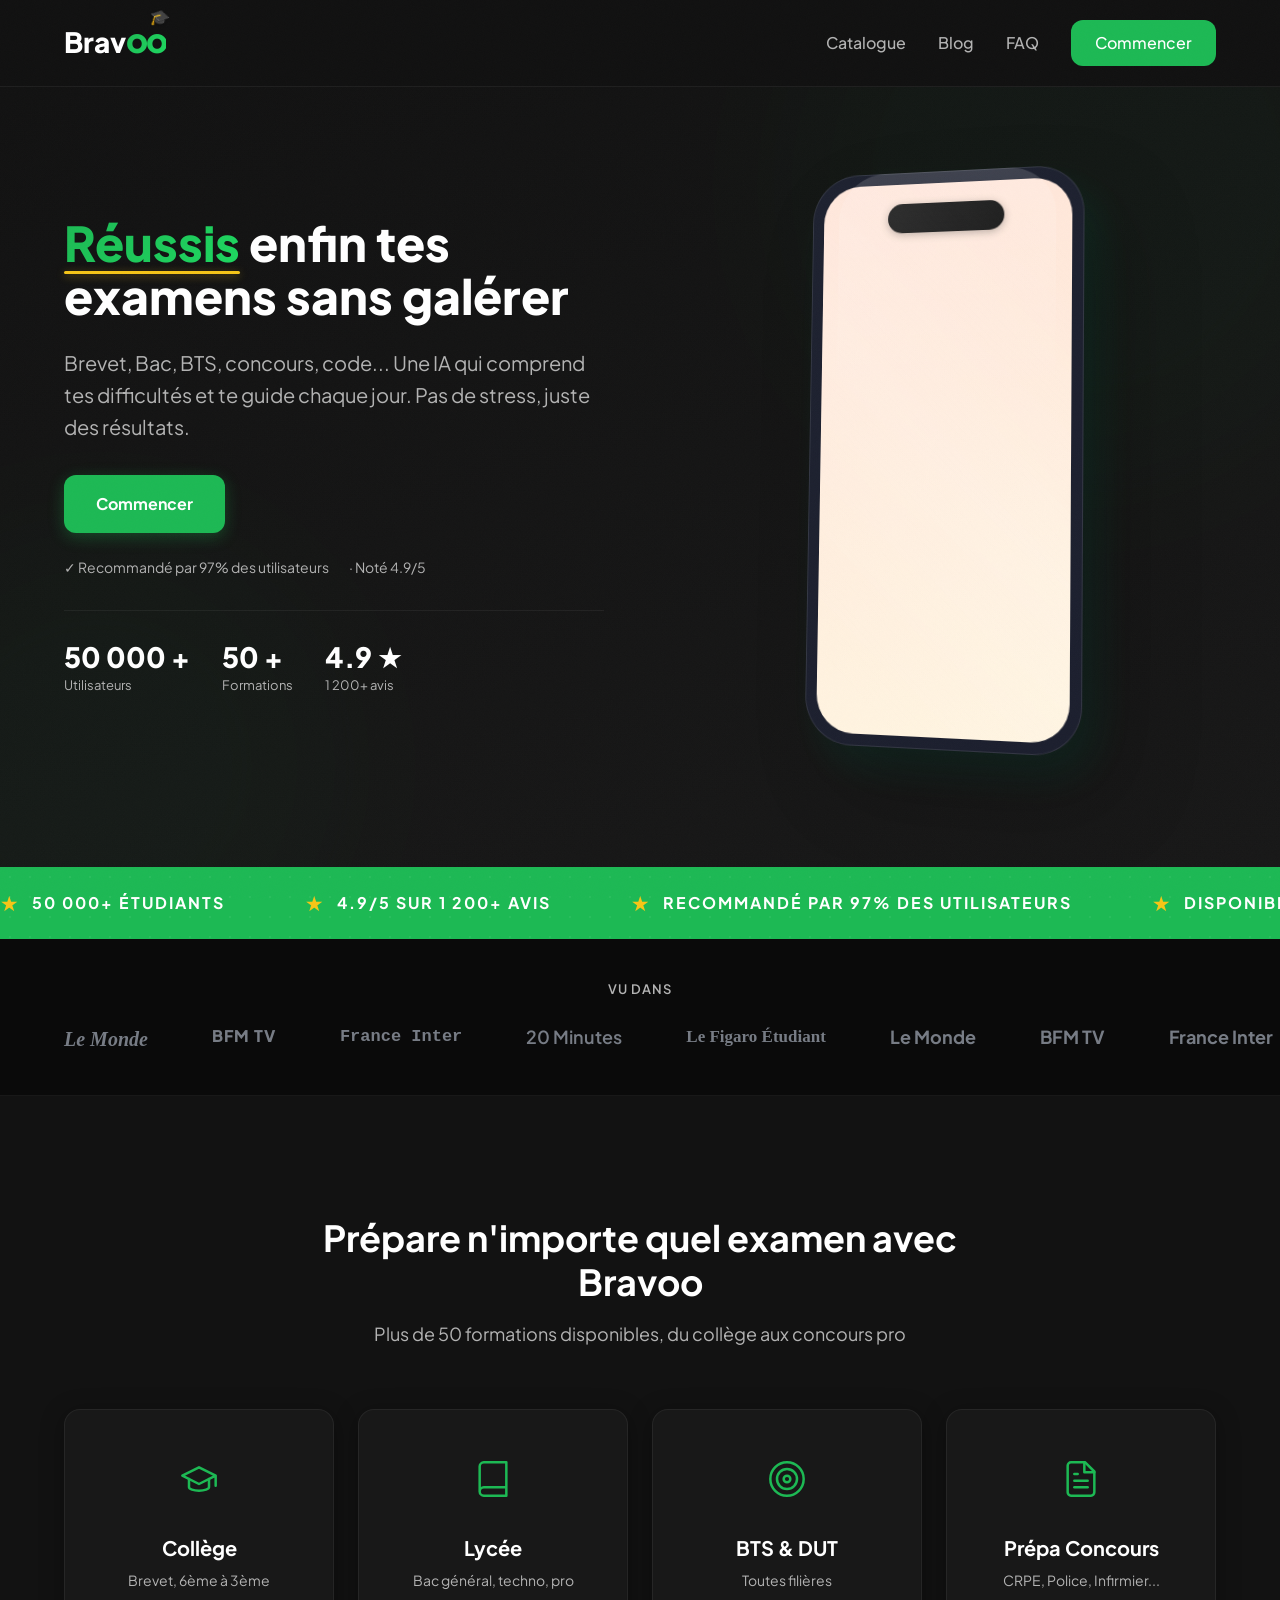
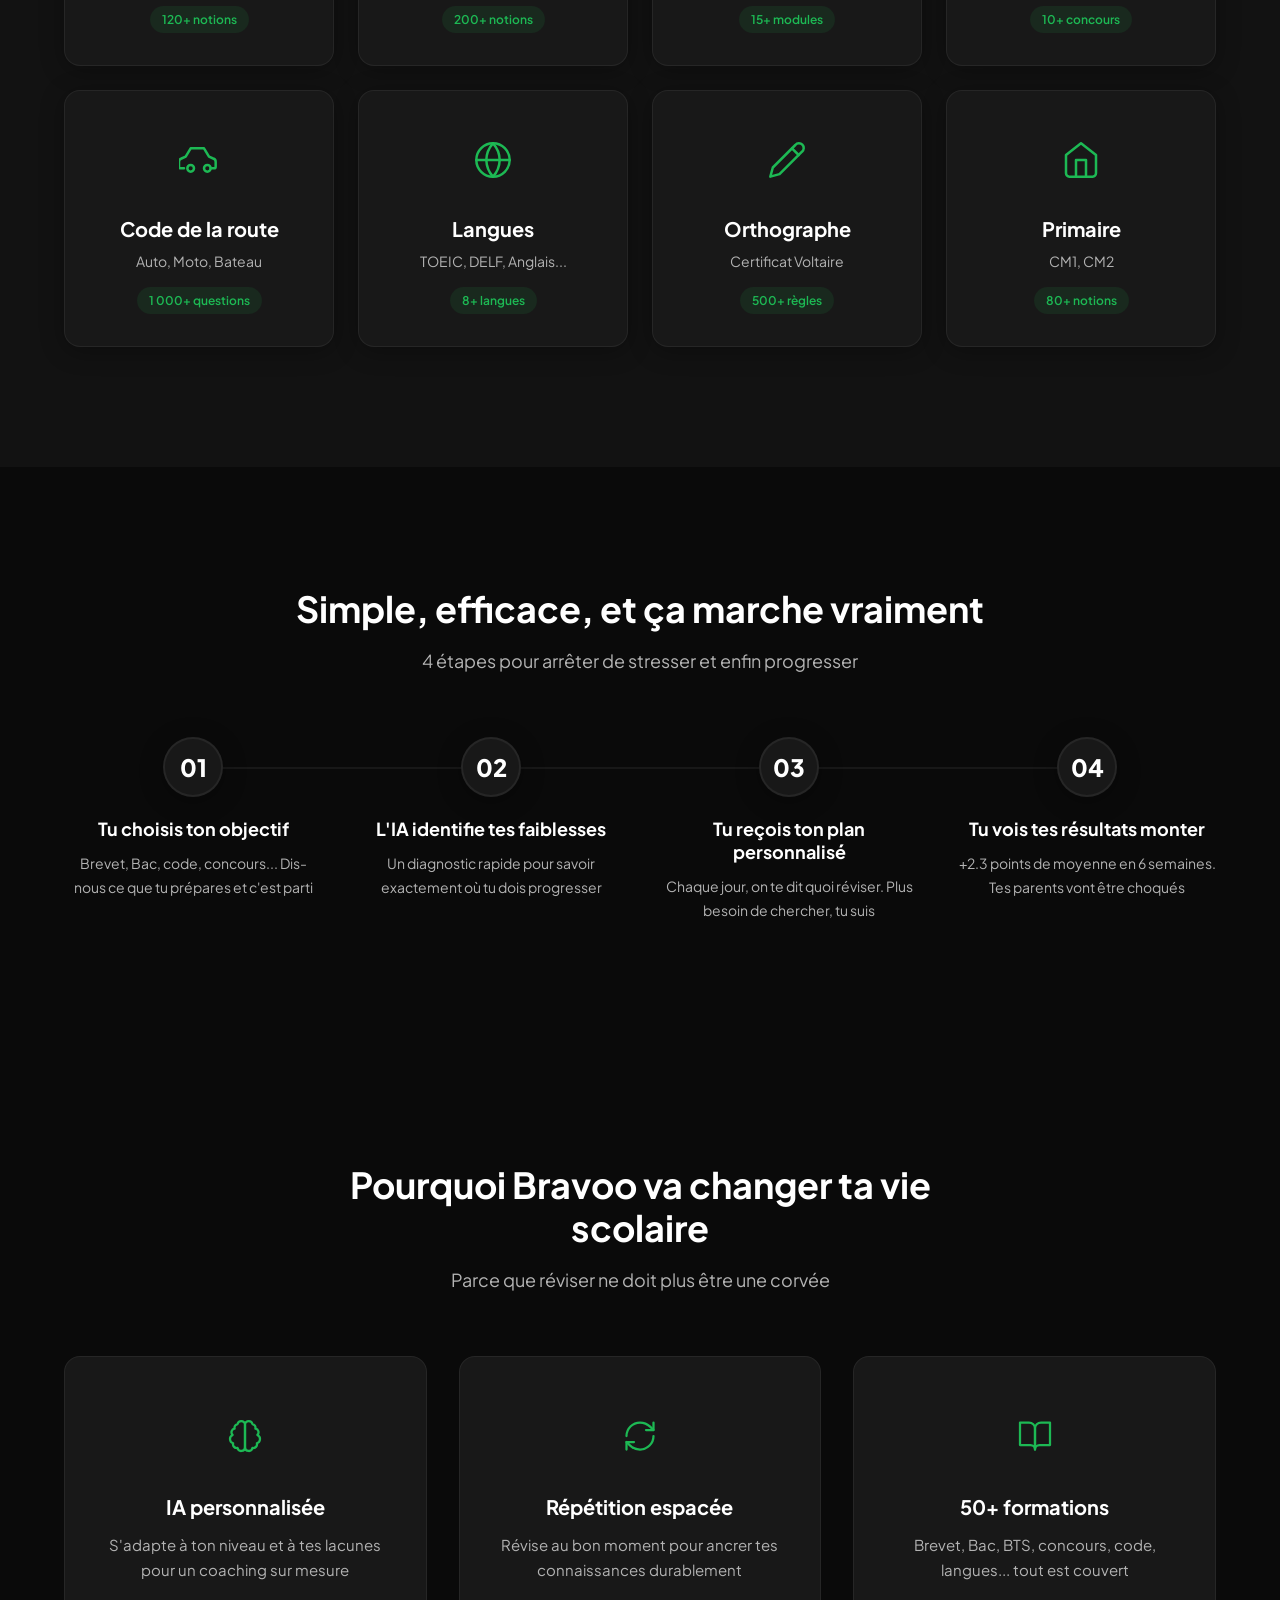
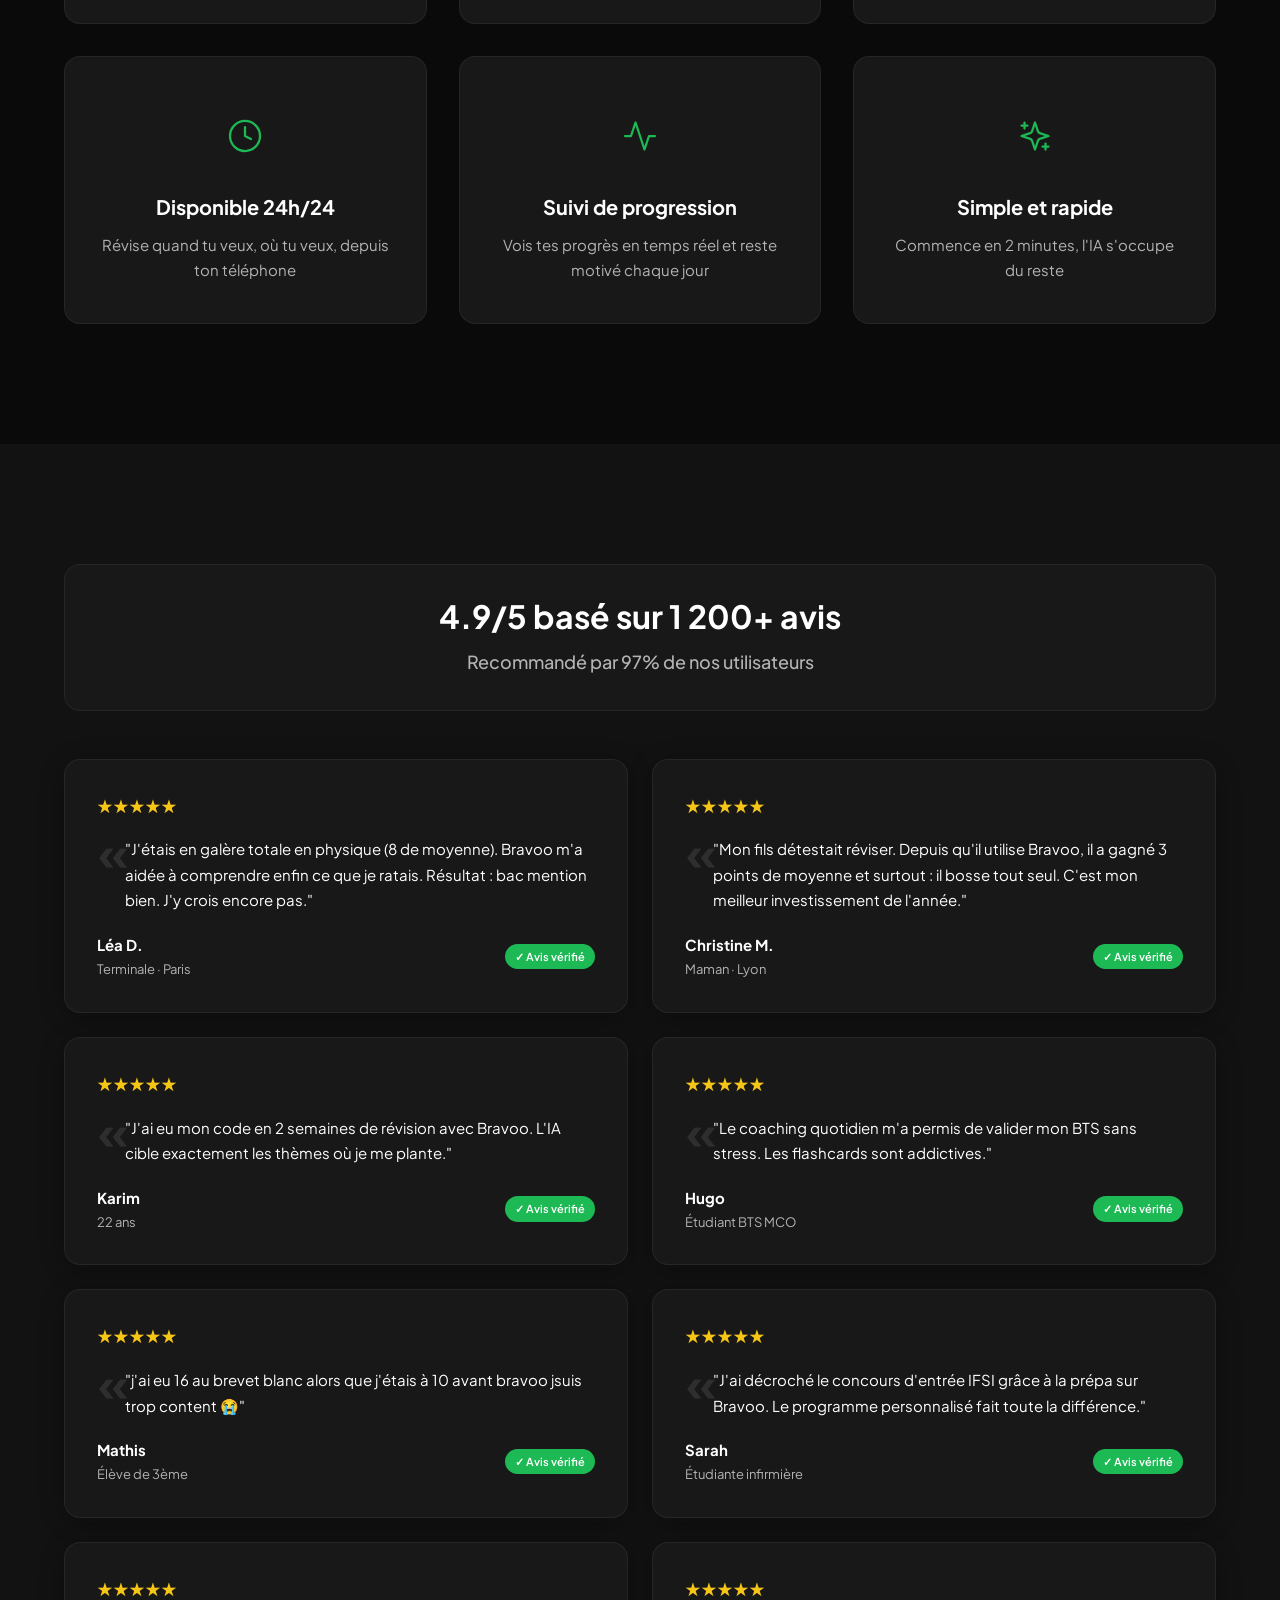
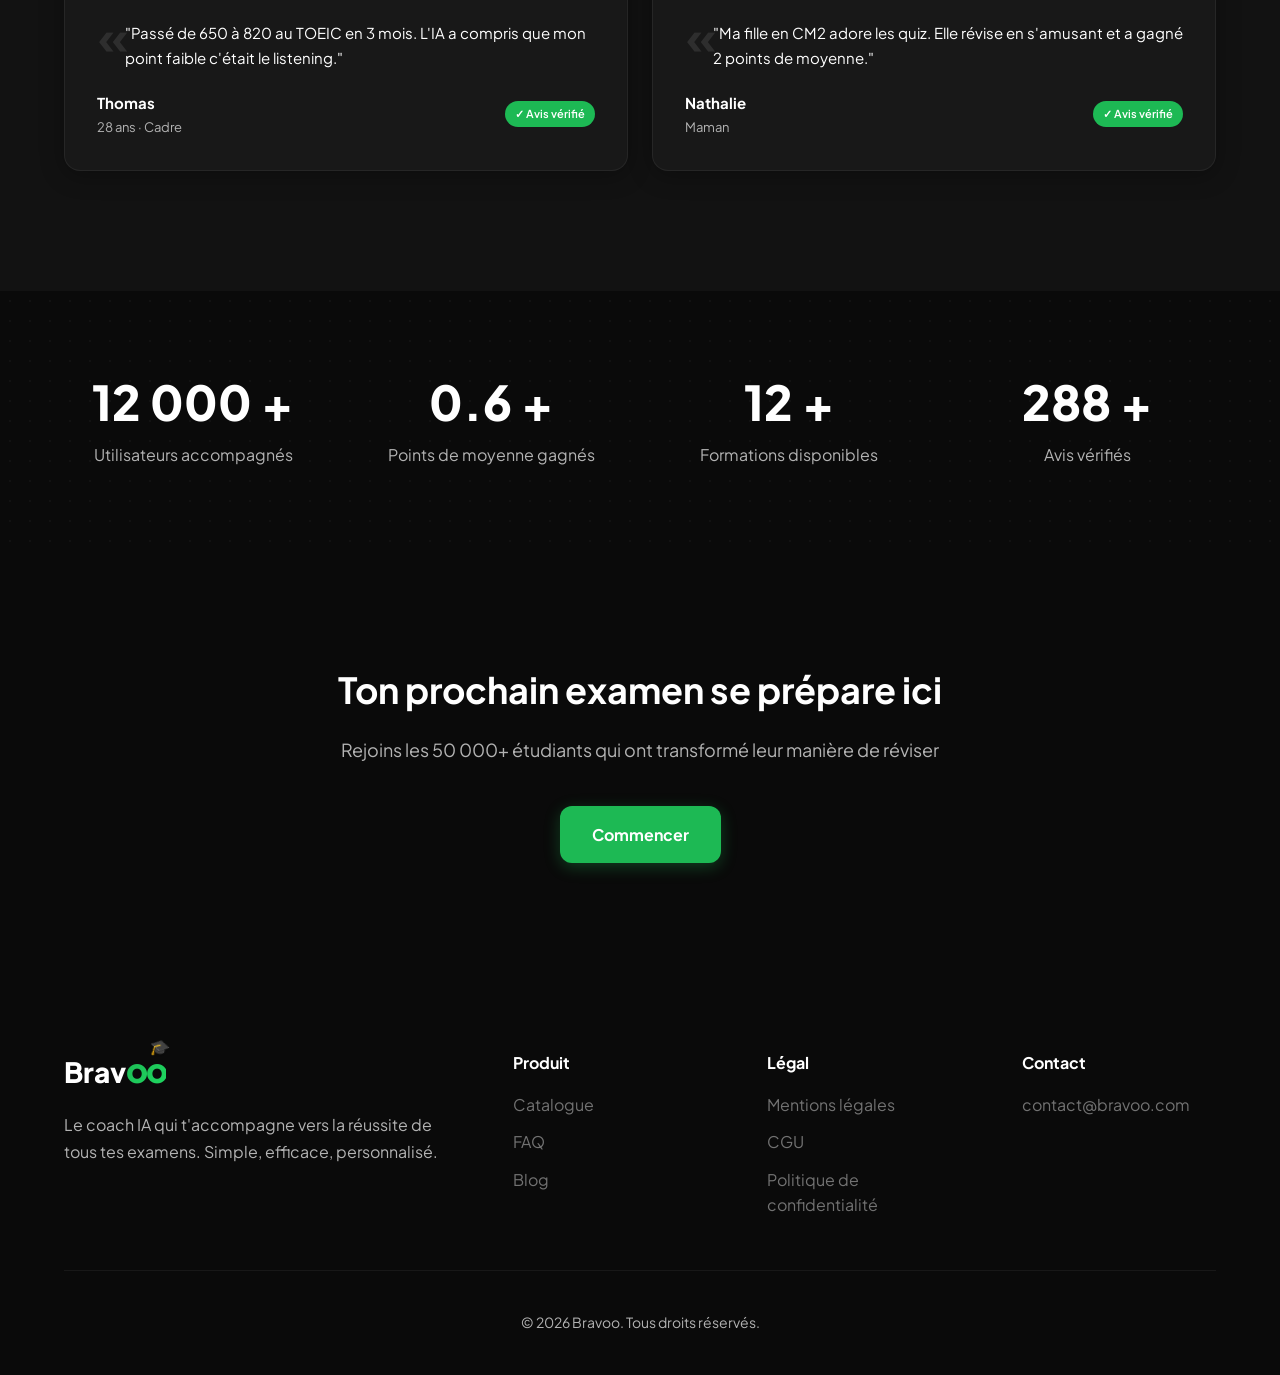
==== index.html @ 1158c328 "Bravoo V4 — Dark mode Spotify, animations WOW, prototype app mockup" ====
<!DOCTYPE html>
<html lang="fr">
<head>
    <meta charset="UTF-8">
    <meta name="viewport" content="width=device-width, initial-scale=1.0">
    <title>Bravoo - Ton prof IA personnel pour réussir tous tes examens</title>
    <meta name="description" content="Bravoo est le coach IA personnalisé qui t'accompagne vers la réussite : Brevet, Bac, BTS, concours, code de la route... 50 000+ utilisateurs, 4.9/5 sur 1 200+ avis.">
    <link rel="preconnect" href="https://fonts.googleapis.com">
    <link rel="preconnect" href="https://fonts.gstatic.com" crossorigin>
    <link href="https://fonts.googleapis.com/css2?family=Plus+Jakarta+Sans:wght@400;500;600;700;800;900&display=swap" rel="stylesheet">
    <link rel="stylesheet" href="styles.css">
    <link rel="stylesheet" href="phone-animation.css">
    <script type="application/ld+json">
    {
      "@context": "https://schema.org",
      "@type": "SoftwareApplication",
      "name": "Bravoo",
      "applicationCategory": "EducationalApplication",
      "aggregateRating": {
        "@type": "AggregateRating",
        "ratingValue": "4.9",
        "ratingCount": "1200"
      },
      "offers": {
        "@type": "Offer",
        "price": "3.99",
        "priceCurrency": "EUR"
      }
    }
    </script>
</head>
<body>

    <!-- Navigation -->
    <nav class="nav">
        <div class="container">
            <div class="nav-content">
                <a href="index.html" class="logo">
                    <span class="logo-brav">Brav</span><span class="logo-oo">oo</span>
                </a>
                <div class="nav-links" id="navLinks">
                    <a href="catalogue.html">Catalogue</a>
                    <a href="blog.html">Blog</a>
                    <a href="faq.html">FAQ</a>
                    <a href="#" class="cta-nav">Commencer</a>
                </div>
                <button class="menu-toggle" id="menuToggle">☰</button>
            </div>
        </div>
    </nav>

    <!-- Hero Section -->
    <section class="hero">
        <div class="container">
            <div class="hero-grid">
                <div class="hero-content">
                    <h1>Réussis enfin tes examens sans galérer</h1>
                    <p class="hero-subtitle">Brevet, Bac, BTS, concours, code... Une IA qui comprend tes difficultés et te guide chaque jour. Pas de stress, juste des résultats.</p>
                    
                    <div class="hero-ctas">
                        <a href="#" class="btn btn-primary">Commencer</a>
                    </div>

                    <div class="trust-badges">
                        <span>✓ Recommandé par 97% des utilisateurs</span>
                        <span>· Noté 4.9/5</span>
                    </div>

                    <div class="hero-stats">
                        <div class="stat-item">
                            <span class="stat-number">50 000+</span>
                            <span class="stat-label">Utilisateurs</span>
                        </div>
                        <div class="stat-item">
                            <span class="stat-number">50+</span>
                            <span class="stat-label">Formations</span>
                        </div>
                        <div class="stat-item">
                            <span class="stat-number">4.9★</span>
                            <span class="stat-label">1 200+ avis</span>
                        </div>
                    </div>
                </div>

                <div class="phone-3d-container">
                    <div class="phone-3d">
                        <div class="phone-screen">
                            <div class="dynamic-island"></div>
                            <div class="phone-content">
                                
                                <!-- ÉCRAN 1 (0-3s) : ACCUEIL PERSONNALISÉ -->
                                <div class="screen-state screen-home">
                                    <div class="app-header">
                                        <div class="app-logo">Bravoo</div>
                                        <div class="app-profile-icon">👤</div>
                                    </div>

                                    <div class="greeting-text">Salut Manon ! 👋</div>
                                    <div class="section-title">Ton programme du jour :</div>

                                    <div class="subject-cards">
                                        <div class="subject-card card-1">
                                            <div class="subject-header">
                                                <span class="subject-emoji">📐</span>
                                                <span class="subject-name">Maths</span>
                                            </div>
                                            <div class="subject-topic">Théorème de Pythagore</div>
                                            <div class="progress-wrapper">
                                                <div class="progress-fill" style="width: 60%;"></div>
                                            </div>
                                        </div>

                                        <div class="subject-card card-2">
                                            <div class="subject-header">
                                                <span class="subject-emoji">🔬</span>
                                                <span class="subject-name">Physique</span>
                                            </div>
                                            <div class="subject-topic">Forces et mouvements</div>
                                            <div class="progress-wrapper">
                                                <div class="progress-fill" style="width: 30%;"></div>
                                            </div>
                                        </div>

                                        <div class="subject-card card-3">
                                            <div class="subject-header">
                                                <span class="subject-emoji">📖</span>
                                                <span class="subject-name">Français</span>
                                            </div>
                                            <div class="subject-topic">Les figures de style</div>
                                            <div class="progress-wrapper">
                                                <div class="progress-fill" style="width: 85%;"></div>
                                            </div>
                                        </div>
                                    </div>

                                    <div class="streak-badge">🔥 Série de 12 jours</div>
                                </div>

                                <!-- ÉCRAN 2 (3-6s) : COACHING IA (CHAT) -->
                                <div class="screen-state screen-chat">
                                    <div class="chat-header">📐 Mathématiques</div>

                                    <div class="chat-messages">
                                        <div class="chat-bubble ai-bubble bubble-1">
                                            <div class="bubble-content">Le théorème de Pythagore dit que dans un triangle rectangle : a² + b² = c²</div>
                                        </div>

                                        <div class="chat-triangle-illus">
                                            <svg width="60" height="60" viewBox="0 0 60 60" fill="none">
                                                <path d="M10 50 L10 10 L50 50 Z" stroke="#1DB954" stroke-width="2" fill="rgba(29,185,84,0.1)"/>
                                                <text x="8" y="32" font-size="9" fill="#1DB954" font-weight="600">a</text>
                                                <text x="28" y="58" font-size="9" fill="#1DB954" font-weight="600">b</text>
                                                <text x="32" y="32" font-size="9" fill="#1DB954" font-weight="600">c</text>
                                            </svg>
                                        </div>

                                        <div class="chat-bubble user-bubble bubble-2">
                                            <div class="bubble-content">Et si c = 5 et a = 3 ?</div>
                                        </div>

                                        <div class="chat-typing bubble-3">
                                            <div class="typing-dot"></div>
                                            <div class="typing-dot"></div>
                                            <div class="typing-dot"></div>
                                        </div>
                                    </div>
                                </div>

                                <!-- ÉCRAN 3 (6-9s) : QUIZ INTERACTIF -->
                                <div class="screen-state screen-quiz">
                                    <div class="quiz-progress-header">
                                        <span class="quiz-count">Question 3/10</span>
                                        <div class="quiz-progress-bar">
                                            <div class="quiz-progress-fill"></div>
                                        </div>
                                    </div>

                                    <div class="quiz-question-text">Si a = 3 et b = 4, combien vaut c ?</div>

                                    <div class="quiz-options">
                                        <div class="quiz-option opt-1 correct">5</div>
                                        <div class="quiz-option opt-2">6</div>
                                        <div class="quiz-option opt-3">7</div>
                                        <div class="quiz-option opt-4">12</div>
                                    </div>

                                    <div class="quiz-feedback">✅ Bravo ! c = √(9+16) = √25 = 5</div>
                                </div>

                                <!-- ÉCRAN 4 (9-12s) : FLASHCARD (FLIP 3D) -->
                                <div class="screen-state screen-flashcard">
                                    <div class="flashcard-wrapper">
                                        <div class="flashcard">
                                            <div class="flashcard-front">
                                                <div class="flashcard-question">Qu'est-ce que l'hypoténuse ?</div>
                                            </div>
                                            <div class="flashcard-back">
                                                <div class="flashcard-answer">Le côté le plus long d'un triangle rectangle, opposé à l'angle droit</div>
                                            </div>
                                        </div>
                                    </div>

                                    <div class="flashcard-actions">
                                        <button class="fc-btn fc-hard">😕 À revoir</button>
                                        <button class="fc-btn fc-good">👍 Compris</button>
                                        <button class="fc-btn fc-easy">🔥 Facile</button>
                                    </div>
                                </div>

                                <!-- ÉCRAN 5 (12-15s) : RÉSULTATS / PROGRESSION -->
                                <div class="screen-state screen-results">
                                    <div class="results-container">
                                        <div class="results-emoji">🎉</div>
                                        <div class="results-title">Session terminée !</div>
                                        
                                        <div class="xp-badge">+25 XP</div>

                                        <div class="results-stats">
                                            <div class="stat-line">8/10 bonnes réponses</div>
                                            <div class="stat-line">Niveau 7 → Niveau 8</div>
                                            <div class="level-progress-bar">
                                                <div class="level-progress-fill"></div>
                                            </div>
                                            <div class="stat-line streak">🔥 Série : 12 jours</div>
                                        </div>

                                        <button class="continue-btn">Continuer →</button>
                                    </div>
                                </div>

                            </div>
                        </div>
                    </div>
                </div>
            </div>
        </div>
    </section>

    <!-- Ticker/Marquee Section -->
    <section class="ticker-section">
        <div class="ticker-content">
            <span class="ticker-item">50 000+ étudiants</span>
            <span class="ticker-item">4.9/5 sur 1 200+ avis</span>
            <span class="ticker-item">Recommandé par 97% des utilisateurs</span>
            <span class="ticker-item">Disponible 24h/24</span>
            <span class="ticker-item">50 000+ étudiants</span>
            <span class="ticker-item">4.9/5 sur 1 200+ avis</span>
            <span class="ticker-item">Recommandé par 97% des utilisateurs</span>
            <span class="ticker-item">Disponible 24h/24</span>
        </div>
    </section>

    <!-- Press Logos -->
    <section class="press-section">
        <div class="container">
            <div class="press-label">Vu dans</div>
            <div class="press-logos">
                <span class="press-logo">Le Monde</span>
                <span class="press-logo">BFM TV</span>
                <span class="press-logo">France Inter</span>
                <span class="press-logo">20 Minutes</span>
                <span class="press-logo">Le Figaro Étudiant</span>
            </div>
        </div>
    </section>

    <!-- Catalogue Section -->
    <section class="catalogue-section" id="catalogue">
        <div class="container">
            <div class="section-header fade-in">
                <h2>Prépare n'importe quel examen avec Bravoo</h2>
                <p>Plus de 50 formations disponibles, du collège aux concours pro</p>
            </div>

            <div class="catalogue-grid">
                <div class="catalogue-card fade-in">
                    <div class="catalogue-icon"><svg xmlns="http://www.w3.org/2000/svg" width="40" height="40" viewBox="0 0 24 24" fill="none" stroke="currentColor" stroke-width="1.5" stroke-linecap="round" stroke-linejoin="round"><path d="M22 10v6M2 10l10-5 10 5-10 5z"/><path d="M6 12v5c0 1.1 2.7 2 6 2s6-.9 6-2v-5"/></svg></div>
                    <h3>Collège</h3>
                    <p>Brevet, 6ème à 3ème</p>
                    <span class="catalogue-badge">120+ notions</span>
                </div>

                <div class="catalogue-card fade-in">
                    <div class="catalogue-icon"><svg xmlns="http://www.w3.org/2000/svg" width="40" height="40" viewBox="0 0 24 24" fill="none" stroke="currentColor" stroke-width="1.5" stroke-linecap="round" stroke-linejoin="round"><path d="M4 19.5v-15A2.5 2.5 0 0 1 6.5 2H20v20H6.5a2.5 2.5 0 0 1 0-5H20"/></svg></div>
                    <h3>Lycée</h3>
                    <p>Bac général, techno, pro</p>
                    <span class="catalogue-badge">200+ notions</span>
                </div>

                <div class="catalogue-card fade-in">
                    <div class="catalogue-icon"><svg xmlns="http://www.w3.org/2000/svg" width="40" height="40" viewBox="0 0 24 24" fill="none" stroke="currentColor" stroke-width="1.5" stroke-linecap="round" stroke-linejoin="round"><circle cx="12" cy="12" r="10"/><circle cx="12" cy="12" r="6"/><circle cx="12" cy="12" r="2"/></svg></div>
                    <h3>BTS & DUT</h3>
                    <p>Toutes filières</p>
                    <span class="catalogue-badge">15+ modules</span>
                </div>

                <div class="catalogue-card fade-in">
                    <div class="catalogue-icon"><svg xmlns="http://www.w3.org/2000/svg" width="40" height="40" viewBox="0 0 24 24" fill="none" stroke="currentColor" stroke-width="1.5" stroke-linecap="round" stroke-linejoin="round"><path d="M14.5 2H6a2 2 0 0 0-2 2v16a2 2 0 0 0 2 2h12a2 2 0 0 0 2-2V7.5L14.5 2z"/><polyline points="14 2 14 8 20 8"/><line x1="16" x2="8" y1="13" y2="13"/><line x1="16" x2="8" y1="17" y2="17"/><line x1="10" x2="8" y1="9" y2="9"/></svg></div>
                    <h3>Prépa Concours</h3>
                    <p>CRPE, Police, Infirmier...</p>
                    <span class="catalogue-badge">10+ concours</span>
                </div>

                <div class="catalogue-card fade-in">
                    <div class="catalogue-icon"><svg xmlns="http://www.w3.org/2000/svg" width="40" height="40" viewBox="0 0 24 24" fill="none" stroke="currentColor" stroke-width="1.5" stroke-linecap="round" stroke-linejoin="round"><path d="M19 17h2c.6 0 1-.4 1-1v-3c0-.9-.7-1.7-1.5-1.9L18 10l-3-5H7L4 10l-2.5 1.1C.7 11.3 0 12.1 0 13v3c0 .6.4 1 1 1h2"/><circle cx="7" cy="17" r="2"/><circle cx="17" cy="17" r="2"/></svg></div>
                    <h3>Code de la route</h3>
                    <p>Auto, Moto, Bateau</p>
                    <span class="catalogue-badge">1 000+ questions</span>
                </div>

                <div class="catalogue-card fade-in">
                    <div class="catalogue-icon"><svg xmlns="http://www.w3.org/2000/svg" width="40" height="40" viewBox="0 0 24 24" fill="none" stroke="currentColor" stroke-width="1.5" stroke-linecap="round" stroke-linejoin="round"><circle cx="12" cy="12" r="10"/><line x1="2" x2="22" y1="12" y2="12"/><path d="M12 2a15.3 15.3 0 0 1 4 10 15.3 15.3 0 0 1-4 10 15.3 15.3 0 0 1-4-10 15.3 15.3 0 0 1 4-10z"/></svg></div>
                    <h3>Langues</h3>
                    <p>TOEIC, DELF, Anglais...</p>
                    <span class="catalogue-badge">8+ langues</span>
                </div>

                <div class="catalogue-card fade-in">
                    <div class="catalogue-icon"><svg xmlns="http://www.w3.org/2000/svg" width="40" height="40" viewBox="0 0 24 24" fill="none" stroke="currentColor" stroke-width="1.5" stroke-linecap="round" stroke-linejoin="round"><path d="M17 3a2.85 2.83 0 1 1 4 4L7.5 20.5 2 22l1.5-5.5Z"/><path d="m15 5 4 4"/></svg></div>
                    <h3>Orthographe</h3>
                    <p>Certificat Voltaire</p>
                    <span class="catalogue-badge">500+ règles</span>
                </div>

                <div class="catalogue-card fade-in">
                    <div class="catalogue-icon"><svg xmlns="http://www.w3.org/2000/svg" width="40" height="40" viewBox="0 0 24 24" fill="none" stroke="currentColor" stroke-width="1.5" stroke-linecap="round" stroke-linejoin="round"><path d="M3 9l9-7 9 7v11a2 2 0 0 1-2 2H5a2 2 0 0 1-2-2z"/><polyline points="9 22 9 12 15 12 15 22"/></svg></div>
                    <h3>Primaire</h3>
                    <p>CM1, CM2</p>
                    <span class="catalogue-badge">80+ notions</span>
                </div>
            </div>
        </div>
    </section>

    <!-- Comment ça marche -->
    <section class="how-section" id="comment-ca-marche">
        <div class="container">
            <div class="section-header fade-in">
                <h2>Simple, efficace, et ça marche vraiment</h2>
                <p>4 étapes pour arrêter de stresser et enfin progresser</p>
            </div>

            <div class="steps-container">
                <div class="step-card fade-in">
                    <div class="step-number">01</div>
                    <h3>Tu choisis ton objectif</h3>
                    <p>Brevet, Bac, code, concours... Dis-nous ce que tu prépares et c'est parti</p>
                </div>

                <div class="step-card fade-in">
                    <div class="step-number">02</div>
                    <h3>L'IA identifie tes faiblesses</h3>
                    <p>Un diagnostic rapide pour savoir exactement où tu dois progresser</p>
                </div>

                <div class="step-card fade-in">
                    <div class="step-number">03</div>
                    <h3>Tu reçois ton plan personnalisé</h3>
                    <p>Chaque jour, on te dit quoi réviser. Plus besoin de chercher, tu suis</p>
                </div>

                <div class="step-card fade-in">
                    <div class="step-number">04</div>
                    <h3>Tu vois tes résultats monter</h3>
                    <p>+2.3 points de moyenne en 6 semaines. Tes parents vont être choqués</p>
                </div>
            </div>
        </div>
    </section>

    <!-- Section app en action supprimée — le mockup hero suffit -->

    <!-- Features -->
    <section class="features-section">
        <div class="container">
            <div class="section-header fade-in">
                <h2>Pourquoi Bravoo va changer ta vie scolaire</h2>
                <p>Parce que réviser ne doit plus être une corvée</p>
            </div>

            <div class="features-grid">
                <div class="feature-card fade-in">
                    <div class="feature-icon"><svg xmlns="http://www.w3.org/2000/svg" width="36" height="36" viewBox="0 0 24 24" fill="none" stroke="currentColor" stroke-width="1.5" stroke-linecap="round" stroke-linejoin="round"><path d="M9.5 2A2.5 2.5 0 0 1 12 4.5v15a2.5 2.5 0 0 1-4.96.44 2.5 2.5 0 0 1-2.96-3.08 3 3 0 0 1-.34-5.58 2.5 2.5 0 0 1 1.32-4.24 2.5 2.5 0 0 1 1.98-3A2.5 2.5 0 0 1 9.5 2Z"/><path d="M14.5 2A2.5 2.5 0 0 0 12 4.5v15a2.5 2.5 0 0 0 4.96.44 2.5 2.5 0 0 0 2.96-3.08 3 3 0 0 0 .34-5.58 2.5 2.5 0 0 0-1.32-4.24 2.5 2.5 0 0 0-1.98-3A2.5 2.5 0 0 0 14.5 2Z"/></svg></div>
                    <h3>IA personnalisée</h3>
                    <p>S'adapte à ton niveau et à tes lacunes pour un coaching sur mesure</p>
                </div>

                <div class="feature-card fade-in">
                    <div class="feature-icon"><svg xmlns="http://www.w3.org/2000/svg" width="36" height="36" viewBox="0 0 24 24" fill="none" stroke="currentColor" stroke-width="1.5" stroke-linecap="round" stroke-linejoin="round"><path d="M3 12a9 9 0 0 1 9-9 9.75 9.75 0 0 1 6.74 2.74L21 8"/><path d="M21 3v5h-5"/><path d="M21 12a9 9 0 0 1-9 9 9.75 9.75 0 0 1-6.74-2.74L3 16"/><path d="M3 21v-5h5"/></svg></div>
                    <h3>Répétition espacée</h3>
                    <p>Révise au bon moment pour ancrer tes connaissances durablement</p>
                </div>

                <div class="feature-card fade-in">
                    <div class="feature-icon"><svg xmlns="http://www.w3.org/2000/svg" width="36" height="36" viewBox="0 0 24 24" fill="none" stroke="currentColor" stroke-width="1.5" stroke-linecap="round" stroke-linejoin="round"><path d="M2 3h6a4 4 0 0 1 4 4v14a3 3 0 0 0-3-3H2z"/><path d="M22 3h-6a4 4 0 0 0-4 4v14a3 3 0 0 1 3-3h7z"/></svg></div>
                    <h3>50+ formations</h3>
                    <p>Brevet, Bac, BTS, concours, code, langues... tout est couvert</p>
                </div>

                <div class="feature-card fade-in">
                    <div class="feature-icon"><svg xmlns="http://www.w3.org/2000/svg" width="36" height="36" viewBox="0 0 24 24" fill="none" stroke="currentColor" stroke-width="1.5" stroke-linecap="round" stroke-linejoin="round"><circle cx="12" cy="12" r="10"/><polyline points="12 6 12 12 16 14"/></svg></div>
                    <h3>Disponible 24h/24</h3>
                    <p>Révise quand tu veux, où tu veux, depuis ton téléphone</p>
                </div>

                <div class="feature-card fade-in">
                    <div class="feature-icon"><svg xmlns="http://www.w3.org/2000/svg" width="36" height="36" viewBox="0 0 24 24" fill="none" stroke="currentColor" stroke-width="1.5" stroke-linecap="round" stroke-linejoin="round"><polyline points="22 12 18 12 15 21 9 3 6 12 2 12"/></svg></div>
                    <h3>Suivi de progression</h3>
                    <p>Vois tes progrès en temps réel et reste motivé chaque jour</p>
                </div>

                <div class="feature-card fade-in">
                    <div class="feature-icon"><svg xmlns="http://www.w3.org/2000/svg" width="36" height="36" viewBox="0 0 24 24" fill="none" stroke="currentColor" stroke-width="1.5" stroke-linecap="round" stroke-linejoin="round"><path d="m12 3-1.912 5.813a2 2 0 0 1-1.275 1.275L3 12l5.813 1.912a2 2 0 0 1 1.275 1.275L12 21l1.912-5.813a2 2 0 0 1 1.275-1.275L21 12l-5.813-1.912a2 2 0 0 1-1.275-1.275L12 3Z"/><path d="M5 3v4"/><path d="M19 17v4"/><path d="M3 5h4"/><path d="M17 19h4"/></svg></div>
                    <h3>Simple et rapide</h3>
                    <p>Commence en 2 minutes, l'IA s'occupe du reste</p>
                </div>
            </div>
        </div>
    </section>

    <!-- Testimonials -->
    <section class="testimonials-section">
        <div class="container">
            <div class="testimonials-banner fade-in">
                <h2>4.9/5 basé sur 1 200+ avis</h2>
                <p>Recommandé par 97% de nos utilisateurs</p>
            </div>

            <div class="testimonials-grid">
                <div class="testimonial-card fade-in">
                    <div class="stars">★★★★★</div>
                    <p class="testimonial-text">"J'étais en galère totale en physique (8 de moyenne). Bravoo m'a aidée à comprendre enfin ce que je ratais. Résultat : bac mention bien. J'y crois encore pas."</p>
                    <div class="testimonial-author">
                        <div class="author-info">
                            <span class="author-name">Léa D.</span>
                            <span class="author-context">Terminale · Paris</span>
                        </div>
                        <span class="verified-badge">✓ Avis vérifié</span>
                    </div>
                </div>

                <div class="testimonial-card fade-in">
                    <div class="stars">★★★★★</div>
                    <p class="testimonial-text">"Mon fils détestait réviser. Depuis qu'il utilise Bravoo, il a gagné 3 points de moyenne et surtout : il bosse tout seul. C'est mon meilleur investissement de l'année."</p>
                    <div class="testimonial-author">
                        <div class="author-info">
                            <span class="author-name">Christine M.</span>
                            <span class="author-context">Maman · Lyon</span>
                        </div>
                        <span class="verified-badge">✓ Avis vérifié</span>
                    </div>
                </div>

                <div class="testimonial-card fade-in">
                    <div class="stars">★★★★★</div>
                    <p class="testimonial-text">"J'ai eu mon code en 2 semaines de révision avec Bravoo. L'IA cible exactement les thèmes où je me plante."</p>
                    <div class="testimonial-author">
                        <div class="author-info">
                            <span class="author-name">Karim</span>
                            <span class="author-context">22 ans</span>
                        </div>
                        <span class="verified-badge">✓ Avis vérifié</span>
                    </div>
                </div>

                <div class="testimonial-card fade-in">
                    <div class="stars">★★★★★</div>
                    <p class="testimonial-text">"Le coaching quotidien m'a permis de valider mon BTS sans stress. Les flashcards sont addictives."</p>
                    <div class="testimonial-author">
                        <div class="author-info">
                            <span class="author-name">Hugo</span>
                            <span class="author-context">Étudiant BTS MCO</span>
                        </div>
                        <span class="verified-badge">✓ Avis vérifié</span>
                    </div>
                </div>

                <div class="testimonial-card fade-in">
                    <div class="stars">★★★★★</div>
                    <p class="testimonial-text">"j'ai eu 16 au brevet blanc alors que j'étais à 10 avant bravoo jsuis trop content 😭"</p>
                    <div class="testimonial-author">
                        <div class="author-info">
                            <span class="author-name">Mathis</span>
                            <span class="author-context">Élève de 3ème</span>
                        </div>
                        <span class="verified-badge">✓ Avis vérifié</span>
                    </div>
                </div>

                <div class="testimonial-card fade-in">
                    <div class="stars">★★★★★</div>
                    <p class="testimonial-text">"J'ai décroché le concours d'entrée IFSI grâce à la prépa sur Bravoo. Le programme personnalisé fait toute la différence."</p>
                    <div class="testimonial-author">
                        <div class="author-info">
                            <span class="author-name">Sarah</span>
                            <span class="author-context">Étudiante infirmière</span>
                        </div>
                        <span class="verified-badge">✓ Avis vérifié</span>
                    </div>
                </div>

                <div class="testimonial-card fade-in">
                    <div class="stars">★★★★★</div>
                    <p class="testimonial-text">"Passé de 650 à 820 au TOEIC en 3 mois. L'IA a compris que mon point faible c'était le listening."</p>
                    <div class="testimonial-author">
                        <div class="author-info">
                            <span class="author-name">Thomas</span>
                            <span class="author-context">28 ans · Cadre</span>
                        </div>
                        <span class="verified-badge">✓ Avis vérifié</span>
                    </div>
                </div>

                <div class="testimonial-card fade-in">
                    <div class="stars">★★★★★</div>
                    <p class="testimonial-text">"Ma fille en CM2 adore les quiz. Elle révise en s'amusant et a gagné 2 points de moyenne."</p>
                    <div class="testimonial-author">
                        <div class="author-info">
                            <span class="author-name">Nathalie</span>
                            <span class="author-context">Maman</span>
                        </div>
                        <span class="verified-badge">✓ Avis vérifié</span>
                    </div>
                </div>
            </div>
        </div>
    </section>

    <!-- Stats Section -->
    <section class="stats-section">
        <div class="container">
            <div class="stats-grid">
                <div class="stats-item fade-in">
                    <h3>50 000+</h3>
                    <p>Utilisateurs accompagnés</p>
                </div>
                <div class="stats-item fade-in">
                    <h3>+2.3</h3>
                    <p>Points de moyenne gagnés</p>
                </div>
                <div class="stats-item fade-in">
                    <h3>50+</h3>
                    <p>Formations disponibles</p>
                </div>
                <div class="stats-item fade-in">
                    <h3>1 200+</h3>
                    <p>Avis vérifiés</p>
                </div>
            </div>
        </div>
    </section>

    <!-- CTA Final -->
    <section class="final-cta-section">
        <div class="container fade-in">
            <h2>Ton prochain examen se prépare ici</h2>
            <p>Rejoins les 50 000+ étudiants qui ont transformé leur manière de réviser</p>
            <a href="#" class="btn btn-primary">Commencer</a>
        </div>
    </section>

    <!-- Footer -->
    <footer class="footer">
        <div class="container">
            <div class="footer-grid">
                <div class="footer-brand">
                    <div class="logo">
                        <span class="logo-brav">Brav</span><span class="logo-oo">oo</span>
                    </div>
                    <p>Le coach IA qui t'accompagne vers la réussite de tous tes examens. Simple, efficace, personnalisé.</p>
                </div>

                <div class="footer-col">
                    <h4>Produit</h4>
                    <ul>
                        <li><a href="catalogue.html">Catalogue</a></li>
                        <!-- Tarifs supprimés du site — prix uniquement dans l'app -->
                        <li><a href="faq.html">FAQ</a></li>
                        <li><a href="blog.html">Blog</a></li>
                    </ul>
                </div>

                <div class="footer-col">
                    <h4>Légal</h4>
                    <ul>
                        <li><a href="#">Mentions légales</a></li>
                        <li><a href="#">CGU</a></li>
                        <li><a href="#">Politique de confidentialité</a></li>
                    </ul>
                </div>

                <div class="footer-col">
                    <h4>Contact</h4>
                    <ul>
                        <li><a href="mailto:contact@bravoo.com">contact@bravoo.com</a></li>
                    </ul>
                </div>
            </div>

            <div class="footer-bottom">
                <p>© 2026 Bravoo. Tous droits réservés.</p>
            </div>
        </div>
    </footer>

    <script src="script.js"></script>
</body>
</html>
---- styles.css ----
/* BRAVOO V4 - NIVEAU AGENCE PREMIUM */
/* Refonte complète par Viktor — Mars 2026 */

/* ========================================
   RESET & BASE
   ======================================== */
* {
  margin: 0;
  padding: 0;
  box-sizing: border-box;
}

:root {
  /* PALETTE DARK MODE SPOTIFY */
  --primary: #1DB954;              /* Vert Spotify — CTAs, accents */
  --primary-light: #1ED760;        /* Vert clair — hover */
  --primary-dark: #169C46;         /* Vert foncé */
  
  /* Couleurs secondaires */
  --success: #1DB954;
  --accent: #F5C518;               /* Jaune doré — accents secondaires, étoiles */
  --white: #FFFFFF;
  
  /* Texte */
  --text-primary: #FFFFFF;         /* Texte principal — blanc */
  --text-secondary: #B3B3B3;      /* Texte secondaire — gris clair */
  --text-muted: #727272;           /* Texte tertiaire */
  
  /* Backgrounds */
  --bg-page: #121212;              /* Fond principal — noir Spotify */
  --bg-surface: #181818;           /* Cartes, surfaces élevées */
  --bg-surface-hover: #282828;     /* Hover sur les cartes */
  --bg-section-alt: #0A0A0A;      /* Sections alternées — noir plus profond */
  --bg-gradient-hero: linear-gradient(165deg, #121212 0%, #181818 100%);
  
  /* Typography */
  --font-family: 'Plus Jakarta Sans', -apple-system, BlinkMacSystemFont, sans-serif;
  --h1-size: 48px;
  --h1-weight: 800;
  --h2-size: 36px;
  --h2-weight: 700;
  --body-size: 16px;
  --body-weight: 400;
  
  /* Spacing */
  --section-spacing: 120px;
  
  /* Effects */
  --card-shadow: 0 4px 24px rgba(0, 0, 0, 0.3);
  --card-shadow-hover: 0 12px 48px rgba(0, 0, 0, 0.5);
  --border-subtle: rgba(255, 255, 255, 0.06);
  --border-radius-card: 16px;
  --border-radius-button: 12px;
  --border-radius-pill: 9999px;
  
  /* Grain texture */
  --grain-opacity: 0.02;
}

html {
  scroll-behavior: smooth;
}

body {
  font-family: var(--font-family);
  font-size: var(--body-size);
  font-weight: var(--body-weight);
  color: var(--text-primary);
  background: var(--bg-page);
  line-height: 1.6;
  -webkit-font-smoothing: antialiased;
  -moz-osx-font-smoothing: grayscale;
  position: relative;
}

/* Grain texture globale */
body::before {
  content: '';
  position: fixed;
  top: 0;
  left: 0;
  width: 100%;
  height: 100%;
  pointer-events: none;
  opacity: var(--grain-opacity);
  z-index: 9999;
  background-image: url("data:image/svg+xml,%3Csvg viewBox='0 0 400 400' xmlns='http://www.w3.org/2000/svg'%3E%3Cfilter id='noiseFilter'%3E%3CfeTurbulence type='fractalNoise' baseFrequency='2.5' numOctaves='4' stitchTiles='stitch'/%3E%3C/filter%3E%3Crect width='100%25' height='100%25' filter='url(%23noiseFilter)' fill='%23FFF'/%3E%3C/svg%3E");
}

.container {
  max-width: 1200px;
  margin: 0 auto;
  padding: 0 24px;
}

/* ========================================
   TYPOGRAPHY
   ======================================== */
h1 {
  font-size: var(--h1-size);
  font-weight: var(--h1-weight);
  line-height: 1.1;
  color: var(--text-primary);
}

h2 {
  font-size: var(--h2-size);
  font-weight: var(--h2-weight);
  line-height: 1.2;
  color: var(--text-primary);
}

h3 {
  font-size: 24px;
  font-weight: 700;
  line-height: 1.3;
  color: var(--text-primary);
}

p {
  color: var(--text-secondary);
  line-height: 1.7;
}

/* ========================================
   NAVIGATION
   ======================================== */
.nav {
  position: sticky;
  top: 0;
  background: rgba(18, 18, 18, 0.95);
  backdrop-filter: blur(12px);
  border-bottom: 1px solid var(--border-subtle);
  z-index: 1000;
  padding: 20px 0;
  transition: box-shadow 0.3s ease;
}

.nav-content {
  display: flex;
  justify-content: space-between;
  align-items: center;
}

.logo {
  font-size: 28px;
  font-weight: 800;
  text-decoration: none;
  color: var(--text-primary);
  transition: transform 0.2s ease;
}

.logo:hover {
  transform: scale(1.02);
}

.logo-brav {
  color: var(--text-primary);
}

.logo-oo {
  background: linear-gradient(135deg, var(--primary) 0%, var(--primary-light) 100%);
  -webkit-background-clip: text;
  -webkit-text-fill-color: transparent;
  background-clip: text;
  position: relative;
  display: inline-block;
  font-size: 34px;
  vertical-align: baseline;
  line-height: 1;
  letter-spacing: -2px;
  font-weight: 900;
}

/* Graduation cap sur le dernier "o" */
.logo-oo::after {
  content: '🎓';
  position: absolute;
  top: -14px;
  right: -2px;
  font-size: 16px;
  -webkit-text-fill-color: initial;
  transform: rotate(12deg);
  filter: drop-shadow(0 1px 2px rgba(0,0,0,0.3));
}

.nav-links {
  display: flex;
  gap: 32px;
  align-items: center;
}

.nav-links a {
  text-decoration: none;
  color: var(--text-secondary);
  font-weight: 500;
  position: relative;
  transition: color 0.3s ease;
}

/* Underline animé qui grandit depuis la gauche */
.nav-links a:not(.cta-nav)::after {
  content: '';
  position: absolute;
  bottom: -4px;
  left: 0;
  width: 0;
  height: 2px;
  background: var(--white);
  transition: width 0.3s ease;
}

.nav-links a:not(.cta-nav):hover::after {
  width: 100%;
}

.nav-links a:not(.cta-nav):hover {
  color: var(--white);
}

.cta-nav {
  background: var(--primary);
  color: var(--white) !important;
  padding: 10px 24px;
  border-radius: var(--border-radius-button);
  font-weight: 700;
  position: relative;
  overflow: hidden;
  transition: all 0.3s ease;
}

/* Hover */
.cta-nav:hover {
  background: var(--primary-light);
  transform: translateY(-2px);
  box-shadow: 0 8px 24px rgba(29, 185, 84, 0.3);
}

/* Glow pulsant subtil */
.cta-nav::before {
  content: '';
  position: absolute;
  top: 50%;
  left: 50%;
  width: 100%;
  height: 100%;
  background: radial-gradient(circle, rgba(255,255,255,0.3) 0%, transparent 70%);
  transform: translate(-50%, -50%) scale(0);
  opacity: 0;
  transition: all 0.5s ease;
}

.cta-nav:hover::before {
  transform: translate(-50%, -50%) scale(1.5);
  opacity: 1;
}

.menu-toggle {
  display: none;
  background: none;
  border: none;
  font-size: 24px;
  cursor: pointer;
  color: var(--text-primary);
}

/* ========================================
   BUTTONS
   ======================================== */
.btn {
  display: inline-block;
  padding: 16px 32px;
  border-radius: var(--border-radius-button);
  font-weight: 600;
  text-decoration: none;
  cursor: pointer;
  border: none;
  font-family: var(--font-family);
  font-size: 16px;
  position: relative;
  overflow: hidden;
  transition: all 0.3s ease;
}

.btn-primary {
  background: var(--primary);
  color: var(--white);
  font-weight: 700;
  box-shadow: 0 4px 16px rgba(29, 185, 84, 0.3);
  animation: gentleGlow 3s ease-in-out infinite;
}

/* Glow pulsant subtil pour les CTA principaux */
@keyframes gentleGlow {
  0%, 100% {
    box-shadow: 0 4px 16px rgba(29, 185, 84, 0.3);
  }
  50% {
    box-shadow: 0 4px 24px rgba(29, 185, 84, 0.4);
  }
}

.btn-primary:hover {
  background: var(--primary-light);
  transform: translateY(-4px) scale(1.02);
  box-shadow: 0 8px 32px rgba(29, 185, 84, 0.4);
}

.btn-secondary {
  background: transparent;
  color: var(--white);
  border: 2px solid var(--white);
}

.btn-secondary:hover {
  background: var(--white);
  color: var(--bg-page);
  transform: translateY(-2px);
  box-shadow: 0 8px 24px rgba(255, 255, 255, 0.2);
}

/* ========================================
   HERO SECTION
   ======================================== */
.hero {
  padding: 80px 0 var(--section-spacing);
  background: var(--bg-gradient-hero);
  overflow: hidden;
  position: relative;
}

/* Blobs/shapes décoratives animées lentement — vert à faible opacité */
.hero::before,
.hero::after {
  content: '';
  position: absolute;
  border-radius: 50%;
  background: var(--primary);
  opacity: 0.03;
  filter: blur(80px);
  pointer-events: none;
}

.hero::before {
  width: 600px;
  height: 600px;
  top: -200px;
  right: -100px;
  animation: floatBlob1 20s ease-in-out infinite;
}

.hero::after {
  width: 500px;
  height: 500px;
  bottom: -150px;
  left: -150px;
  animation: floatBlob2 25s ease-in-out infinite;
}

@keyframes floatBlob1 {
  0%, 100% {
    transform: translate(0, 0) scale(1);
  }
  33% {
    transform: translate(50px, -30px) scale(1.1);
  }
  66% {
    transform: translate(-30px, 40px) scale(0.9);
  }
}

@keyframes floatBlob2 {
  0%, 100% {
    transform: translate(0, 0) scale(1);
  }
  50% {
    transform: translate(-40px, -50px) scale(1.15);
  }
}

.hero-grid {
  display: grid;
  grid-template-columns: 1fr 1fr;
  gap: 60px;
  align-items: center;
  position: relative;
  z-index: 1;
}

.hero-content {
  max-width: 540px;
}

/* Mot-clé en gradient dans le h1 avec highlight décoratif */
.hero h1 {
  margin-bottom: 24px;
  position: relative;
  display: inline-block;
}

/* Animation mot par mot pour le titre hero */
.hero h1 .word {
  display: inline-block;
  opacity: 0;
  transform: translateY(20px);
  animation: wordReveal 0.6s cubic-bezier(0.25, 0.46, 0.45, 0.94) forwards;
}

.hero h1 .word.highlight {
  position: relative;
  background: linear-gradient(135deg, var(--primary), var(--primary-light));
  -webkit-background-clip: text;
  -webkit-text-fill-color: transparent;
  background-clip: text;
}

/* Soulignement décoratif qui se DESSINE sous "Réussis" */
.hero h1 .word.highlight::after {
  content: '';
  position: absolute;
  bottom: -4px;
  left: 0;
  width: 0;
  height: 3px;
  background: var(--accent);
  border-radius: 2px;
  box-shadow: 0 2px 8px rgba(245, 197, 24, 0.4);
  animation: underlineDraw 0.8s 0.6s cubic-bezier(0.25, 0.46, 0.45, 0.94) forwards;
}

@keyframes wordReveal {
  to {
    opacity: 1;
    transform: translateY(0);
  }
}

@keyframes underlineDraw {
  to {
    width: 100%;
  }
}

.hero-subtitle {
  font-size: 20px;
  color: var(--text-secondary);
  margin-bottom: 32px;
  line-height: 1.6;
  opacity: 0;
  animation: fadeInUp 0.8s 0.6s cubic-bezier(0.25, 0.46, 0.45, 0.94) forwards;
}

@keyframes fadeInUp {
  from {
    opacity: 0;
    transform: translateY(20px);
  }
  to {
    opacity: 1;
    transform: translateY(0);
  }
}

.hero-ctas {
  display: flex;
  gap: 16px;
  margin-bottom: 24px;
  opacity: 0;
  animation: ctaEntrance 0.8s 0.9s cubic-bezier(0.68, -0.55, 0.27, 1.55) forwards;
}

@keyframes ctaEntrance {
  from {
    opacity: 0;
    transform: scale(0.8);
  }
  to {
    opacity: 1;
    transform: scale(1);
  }
}

/* Vibration subtile au load pour attirer l'attention */
.hero-ctas .btn-primary {
  animation: ctaEntrance 0.8s 0.9s cubic-bezier(0.68, -0.55, 0.27, 1.55) forwards,
             vibrate 0.3s 1.8s ease-in-out;
}

@keyframes vibrate {
  0%, 100% { transform: translateX(0); }
  25% { transform: translateX(-2px); }
  75% { transform: translateX(2px); }
}

.trust-badges {
  display: flex;
  gap: 20px;
  margin-bottom: 32px;
  font-size: 14px;
  color: var(--text-secondary);
  opacity: 0;
  animation: fadeIn 0.8s 0.75s cubic-bezier(0.25, 0.46, 0.45, 0.94) forwards;
}

@keyframes fadeIn {
  to {
    opacity: 1;
  }
}

.trust-badges span {
  display: flex;
  align-items: center;
  gap: 6px;
}

.hero-stats {
  display: flex;
  gap: 32px;
  padding-top: 32px;
  border-top: 1px solid var(--border-subtle);
  opacity: 0;
  animation: fadeInUp 0.8s 1.2s cubic-bezier(0.25, 0.46, 0.45, 0.94) forwards;
}

.stat-item {
  display: flex;
  flex-direction: column;
}

.stat-number {
  font-size: 28px;
  font-weight: 800;
  color: var(--text-primary);
  line-height: 1;
  margin-bottom: 4px;
}

.stat-label {
  font-size: 13px;
  color: var(--text-secondary);
}

/* ========================================
   MOCKUP iPHONE 3D (LE HÉROS)
   ======================================== */
.phone-3d-container {
  perspective: 1200px;
  display: flex;
  justify-content: center;
  align-items: center;
  opacity: 0;
  animation: phoneSlideIn 1s 0.5s cubic-bezier(0.25, 0.46, 0.45, 0.94) forwards;
}

@keyframes phoneSlideIn {
  from {
    opacity: 0;
    transform: translateX(100px);
  }
  to {
    opacity: 1;
    transform: translateX(0);
  }
}

.phone-3d {
  width: 280px;
  height: 580px;
  background: linear-gradient(145deg, #1E2230 0%, #1C1F2E 100%);
  border-radius: 48px;
  padding: 12px;
  position: relative;
  transform: rotateY(-12deg) rotateX(3deg);
  box-shadow: 
    30px 40px 80px rgba(0, 0, 0, 0.25),
    15px 20px 40px rgba(5, 150, 105, 0.15),
    0 0 0 1px rgba(255, 255, 255, 0.1) inset;
  transition: transform 0.5s ease, box-shadow 0.5s ease;
  
  /* FLOTTEMENT PERMANENT */
  animation: phoneFloat 6s ease-in-out infinite;
}

/* Animation de flottement permanent avec ombre qui bouge */
@keyframes phoneFloat {
  0%, 100% {
    transform: rotateY(-12deg) rotateX(3deg) translateY(-8px);
    box-shadow: 
      30px 48px 90px rgba(0, 0, 0, 0.3),
      15px 24px 50px rgba(5, 150, 105, 0.18),
      0 0 0 1px rgba(255, 255, 255, 0.1) inset;
  }
  50% {
    transform: rotateY(-12deg) rotateX(3deg) translateY(8px);
    box-shadow: 
      30px 35px 70px rgba(0, 0, 0, 0.2),
      15px 18px 35px rgba(5, 150, 105, 0.12),
      0 0 0 1px rgba(255, 255, 255, 0.1) inset;
  }
}

/* Reflet brillant en haut du phone */
.phone-3d::before {
  content: '';
  position: absolute;
  top: 0;
  left: 50%;
  transform: translateX(-50%);
  width: 80%;
  height: 40%;
  background: linear-gradient(180deg, rgba(255,255,255,0.15) 0%, transparent 100%);
  border-radius: 48px 48px 0 0;
  pointer-events: none;
  z-index: 2;
}

.phone-3d:hover {
  transform: rotateY(-8deg) rotateX(2deg) scale(1.02);
}

.phone-screen {
  width: 100%;
  height: 100%;
  border-radius: 38px;
  overflow: hidden;
  background: linear-gradient(
    165deg,
    #FFE5D9 0%,
    #FFF5E1 25%,
    #E8F4F8 50%,
    #FFF0F5 75%,
    #FFE8CC 100%
  );
  background-size: 400% 400%;
  animation: gradientShift 12s ease infinite;
  position: relative;
  padding: 20px 16px;
}

/* Gradient pastel animé qui shift colors lentement */
@keyframes gradientShift {
  0%, 100% {
    background-position: 0% 50%;
  }
  50% {
    background-position: 100% 50%;
  }
}

/* Reflet de lumière qui se déplace lentement sur l'écran */
.phone-screen::before {
  content: '';
  position: absolute;
  top: -50%;
  left: -50%;
  width: 200%;
  height: 200%;
  background: linear-gradient(
    45deg,
    transparent 30%,
    rgba(255, 255, 255, 0.15) 50%,
    transparent 70%
  );
  animation: lightSweep 8s ease-in-out infinite;
  pointer-events: none;
  z-index: 10;
}

@keyframes lightSweep {
  0%, 100% {
    transform: translate(-100%, -100%);
  }
  50% {
    transform: translate(50%, 50%);
  }
}

.dynamic-island {
  width: 120px;
  height: 30px;
  background: #000;
  border-radius: 20px;
  margin: 0 auto 20px;
  box-shadow: 0 2px 8px rgba(0, 0, 0, 0.3);
}

.phone-content {
  display: flex;
  flex-direction: column;
  gap: 16px;
  position: relative;
  z-index: 5;
}

/* ========================================
   PRESS LOGOS
   ======================================== */
.press-section {
  padding: 40px 0;
  background: var(--bg-section-alt);
  border-bottom: 1px solid var(--border-subtle);
  overflow: hidden;
}

.press-label {
  text-align: center;
  font-size: 13px;
  color: var(--text-secondary);
  margin-bottom: 24px;
  text-transform: uppercase;
  letter-spacing: 1px;
  font-weight: 600;
}

.press-logos {
  display: flex;
  gap: 64px;
  animation: marqueeScroll 30s linear infinite;
  width: max-content;
}

/* Marquee CSS infini */
@keyframes marqueeScroll {
  0% {
    transform: translateX(0);
  }
  100% {
    transform: translateX(-50%);
  }
}

/* Styles typographiques différents pour simuler des logos */
.press-logo {
  font-size: 18px;
  font-weight: 700;
  color: #9CA3AF;
  opacity: 0.75;
  white-space: nowrap;
  transition: opacity 0.3s ease;
}

.press-logo:hover {
  opacity: 1;
}

.press-logo:nth-child(1) {
  font-family: 'Georgia', serif;
  font-style: italic;
  font-size: 20px;
}

.press-logo:nth-child(2) {
  font-weight: 900;
  text-transform: uppercase;
  letter-spacing: 1px;
  font-size: 16px;
}

.press-logo:nth-child(3) {
  font-family: 'Courier New', monospace;
  font-weight: 700;
  font-size: 17px;
}

.press-logo:nth-child(4) {
  font-weight: 600;
  font-size: 18px;
}

.press-logo:nth-child(5) {
  font-family: 'Georgia', serif;
  font-weight: 600;
  font-size: 17px;
}

/* ========================================
   MARQUEE/TICKER - BANDEAU DÉFILANT
   ======================================== */
.ticker-section {
  background: var(--primary);
  padding: 20px 0;
  overflow: hidden;
  position: relative;
}

.ticker-section::before {
  content: '';
  position: absolute;
  top: 0;
  left: 0;
  width: 100%;
  height: 100%;
  background-image: radial-gradient(circle, rgba(255, 255, 255, 0.05) 1px, transparent 1px);
  background-size: 20px 20px;
  pointer-events: none;
}

.ticker-content {
  display: flex;
  gap: 80px;
  animation: tickerScroll 30s linear infinite;
  width: max-content;
}

@keyframes tickerScroll {
  0% {
    transform: translateX(0);
  }
  100% {
    transform: translateX(-50%);
  }
}

.ticker-item {
  font-size: 16px;
  font-weight: 700;
  color: var(--white);
  text-transform: uppercase;
  letter-spacing: 2px;
  white-space: nowrap;
  display: flex;
  align-items: center;
  gap: 12px;
}

.ticker-item::before {
  content: '★';
  color: var(--accent);
  font-size: 20px;
}

/* ========================================
   CATALOGUE SECTION
   ======================================== */
.catalogue-section {
  padding: var(--section-spacing) 0;
  background: var(--bg-page);
}

.section-header {
  text-align: center;
  max-width: 700px;
  margin: 0 auto 60px;
}

.section-header h2 {
  margin-bottom: 16px;
}

.section-header p {
  font-size: 18px;
}

.catalogue-grid {
  display: grid;
  grid-template-columns: repeat(4, 1fr);
  gap: 24px;
}

.catalogue-card {
  background: var(--bg-surface);
  border: 1px solid var(--border-subtle);
  border-radius: var(--border-radius-card);
  padding: 32px 24px;
  text-align: center;
  box-shadow: var(--card-shadow);
  transition: all 0.4s cubic-bezier(0.25, 0.46, 0.45, 0.94);
  cursor: pointer;
  position: relative;
}

.catalogue-card::before {
  content: '';
  position: absolute;
  top: 0;
  left: 0;
  width: 3px;
  height: 0;
  background: var(--primary);
  border-radius: 16px 0 0 16px;
  transition: height 0.4s ease;
}

.catalogue-card:hover::before {
  height: 100%;
}

.catalogue-card:hover {
  background: var(--bg-surface-hover);
  transform: translateY(-4px);
  box-shadow: var(--card-shadow-hover);
  border-color: var(--border-subtle);
}

.catalogue-icon {
  font-size: 48px;
  margin-bottom: 16px;
  transition: transform 0.4s ease;
  color: var(--primary);
}

.catalogue-icon svg {
  width: 40px;
  height: 40px;
}

.catalogue-card:hover .catalogue-icon {
  transform: scale(1.1) rotate(-5deg);
}

.catalogue-card h3 {
  font-size: 20px;
  margin-bottom: 8px;
}

.catalogue-card p {
  font-size: 14px;
  margin-bottom: 12px;
}

.catalogue-badge {
  display: inline-block;
  background: rgba(29, 185, 84, 0.1);
  color: var(--primary);
  font-size: 12px;
  font-weight: 600;
  padding: 4px 12px;
  border-radius: var(--border-radius-pill);
}

/* ========================================
   HOW IT WORKS
   ======================================== */
.how-section {
  padding: var(--section-spacing) 0;
  background: var(--bg-section-alt);
}

.steps-container {
  display: grid;
  grid-template-columns: repeat(4, 1fr);
  gap: 40px;
  margin-top: 60px;
  position: relative;
}

.steps-container::before {
  content: '';
  position: absolute;
  top: 30px;
  left: 10%;
  right: 10%;
  height: 2px;
  background: var(--border-subtle);
  z-index: 0;
}

.step-card {
  position: relative;
  z-index: 1;
  text-align: center;
}

.step-number {
  width: 60px;
  height: 60px;
  border-radius: 50%;
  background: var(--bg-surface);
  border: 2px solid var(--border-subtle);
  color: var(--text-primary);
  font-size: 24px;
  font-weight: 800;
  display: flex;
  align-items: center;
  justify-content: center;
  margin: 0 auto 20px;
  box-shadow: var(--card-shadow);
  transition: transform 0.3s ease, border-color 0.3s ease;
}

.step-card:hover .step-number {
  transform: scale(1.1);
  border-color: var(--primary);
}

.step-card h3 {
  font-size: 18px;
  margin-bottom: 12px;
}

.step-card p {
  font-size: 14px;
}

/* ========================================
   APP IN ACTION
   ======================================== */
.app-action-section {
  padding: var(--section-spacing) 0;
  background: var(--bg-page);
}

.mockups-row {
  display: flex;
  justify-content: center;
  gap: 40px;
  margin-top: 60px;
}

.phone-mini {
  width: 200px;
  height: 420px;
  background: linear-gradient(145deg, #1E2230 0%, #1C1F2E 100%);
  border-radius: 36px;
  padding: 10px;
  box-shadow: 20px 30px 60px rgba(0, 0, 0, 0.2);
  transition: transform 0.3s ease;
}

.phone-mini:hover {
  transform: translateY(-8px);
}

.phone-mini-screen {
  width: 100%;
  height: 100%;
  border-radius: 28px;
  overflow: hidden;
  background: #FFFFFF;
  display: flex;
  align-items: center;
  justify-content: center;
  font-size: 12px;
  color: #6B7280;
  padding: 16px;
  text-align: center;
}

/* ========================================
   FEATURES
   ======================================== */
.features-section {
  padding: var(--section-spacing) 0;
  background: var(--bg-section-alt);
}

.features-grid {
  display: grid;
  grid-template-columns: repeat(3, 1fr);
  gap: 32px;
  margin-top: 60px;
}

.feature-card {
  background: var(--bg-surface);
  border: 1px solid var(--border-subtle);
  border-radius: var(--border-radius-card);
  padding: 40px 32px;
  text-align: center;
  transition: all 0.4s ease;
}

.feature-card:hover {
  background: var(--bg-surface-hover);
  box-shadow: var(--card-shadow-hover);
  transform: translateY(-6px);
  border-color: var(--border-subtle);
}

.feature-icon {
  font-size: 48px;
  margin-bottom: 20px;
  transition: transform 0.3s ease;
  color: var(--primary);
}

.feature-icon svg {
  width: 36px;
  height: 36px;
}

.feature-card:hover .feature-icon {
  transform: scale(1.15) rotate(-8deg);
}

.feature-card h3 {
  font-size: 20px;
  margin-bottom: 12px;
}

.feature-card p {
  font-size: 15px;
}

/* ========================================
   TESTIMONIALS
   ======================================== */
.testimonials-section {
  padding: var(--section-spacing) 0;
  background: var(--bg-page);
}

.testimonials-banner {
  text-align: center;
  margin-bottom: 48px;
  padding: 32px;
  background: var(--bg-surface);
  border-radius: var(--border-radius-card);
  border: 1px solid var(--border-subtle);
}

.testimonials-banner h2 {
  font-size: 32px;
  margin-bottom: 12px;
  color: var(--text-primary);
}

.testimonials-banner p {
  font-size: 18px;
  color: var(--text-secondary);
  font-weight: 500;
}

.testimonials-grid {
  display: grid;
  grid-template-columns: repeat(2, 1fr);
  gap: 24px;
}

.testimonial-card {
  background: var(--bg-surface);
  border: 1px solid var(--border-subtle);
  border-radius: var(--border-radius-card);
  padding: 32px;
  box-shadow: var(--card-shadow);
  transition: all 0.3s ease;
  position: relative;
}

.testimonial-card::before {
  content: '';
  position: absolute;
  top: 0;
  left: 0;
  width: 0;
  height: 100%;
  background: var(--primary);
  border-radius: var(--border-radius-card) 0 0 var(--border-radius-card);
  transition: width 0.3s ease;
}

.testimonial-card:hover::before {
  width: 4px;
}

.testimonial-card:hover {
  background: var(--bg-surface-hover);
  transform: translateY(-4px);
  box-shadow: var(--card-shadow-hover);
}

.stars {
  color: var(--accent);
  font-size: 18px;
  margin-bottom: 16px;
  position: relative;
  z-index: 1;
}

.testimonial-text {
  font-size: 15px;
  color: var(--text-primary);
  line-height: 1.7;
  margin-bottom: 20px;
  position: relative;
  z-index: 1;
  padding-left: 28px;
}

.testimonial-text::before {
  content: '«';
  position: absolute;
  left: 0;
  top: -8px;
  font-size: 48px;
  font-weight: 700;
  color: var(--text-muted);
  opacity: 0.25;
  line-height: 1;
}

.testimonial-author {
  display: flex;
  justify-content: space-between;
  align-items: center;
  position: relative;
  z-index: 1;
}

.author-info {
  display: flex;
  flex-direction: column;
}

.author-name {
  font-weight: 700;
  color: var(--text-primary);
  font-size: 15px;
}

.author-context {
  font-size: 13px;
  color: var(--text-secondary);
  margin-top: 2px;
}

.verified-badge {
  background: var(--primary);
  color: var(--white);
  font-size: 11px;
  font-weight: 600;
  padding: 4px 10px;
  border-radius: var(--border-radius-pill);
  display: flex;
  align-items: center;
  gap: 4px;
}

/* ========================================
   STATS SECTION
   ======================================== */
.stats-section {
  padding: 80px 0;
  background: var(--bg-section-alt);
  color: var(--white);
  position: relative;
  overflow: hidden;
}

/* Pattern overlay (dots) */
.stats-section::before {
  content: '';
  position: absolute;
  top: 0;
  left: 0;
  width: 100%;
  height: 100%;
  background-image: radial-gradient(circle, rgba(255, 255, 255, 0.03) 1px, transparent 1px);
  background-size: 20px 20px;
  pointer-events: none;
}

.stats-grid {
  display: grid;
  grid-template-columns: repeat(4, 1fr);
  gap: 40px;
  text-align: center;
  position: relative;
  z-index: 1;
}

.stats-item {
  opacity: 0;
  transform: translateY(20px);
  transition: opacity 0.8s cubic-bezier(0.25, 0.46, 0.45, 0.94),
              transform 0.8s cubic-bezier(0.25, 0.46, 0.45, 0.94);
}

.stats-item.visible {
  opacity: 1;
  transform: translateY(0);
}

.stats-item h3 {
  font-size: 48px;
  font-weight: 800;
  color: var(--white);
  margin-bottom: 8px;
  text-shadow: none;
}

.stats-item p {
  font-size: 16px;
  color: var(--text-secondary);
}

/* ========================================
   PRICING
   ======================================== */
.pricing-section {
  padding: var(--section-spacing) 0;
  background: var(--bg-page);
}

.pricing-card {
  max-width: 500px;
  margin: 60px auto 0;
  background: var(--bg-surface);
  border: 1px solid var(--border-subtle);
  border-radius: var(--border-radius-card);
  padding: 48px;
  text-align: center;
  box-shadow: var(--card-shadow);
  transition: all 0.3s ease;
}

.pricing-card:hover {
  background: var(--bg-surface-hover);
  box-shadow: var(--card-shadow-hover);
  transform: translateY(-6px);
}

.price-tag {
  font-size: 56px;
  font-weight: 800;
  color: var(--primary);
  margin-bottom: 8px;
}

.price-period {
  font-size: 18px;
  color: var(--text-secondary);
  margin-bottom: 24px;
}

.price-features {
  list-style: none;
  margin: 32px 0;
  text-align: left;
}

.price-features li {
  padding: 12px 0;
  border-bottom: 1px solid var(--border-subtle);
  display: flex;
  align-items: center;
  gap: 12px;
}

.price-features li::before {
  content: '✓';
  color: var(--primary);
  font-weight: 800;
  font-size: 18px;
}

.guarantee {
  margin-top: 24px;
  font-size: 14px;
  color: var(--text-secondary);
}

/* ========================================
   CTA FINAL
   ======================================== */
.final-cta-section {
  padding: var(--section-spacing) 0;
  background: var(--bg-section-alt);
  text-align: center;
}

.final-cta-section h2 {
  margin-bottom: 24px;
}

.final-cta-section p {
  font-size: 18px;
  margin-bottom: 40px;
}

/* ========================================
   FOOTER
   ======================================== */
.footer {
  padding: 60px 0 40px;
  background: var(--bg-section-alt);
  color: var(--text-muted);
}

.footer-grid {
  display: grid;
  grid-template-columns: 2fr 1fr 1fr 1fr;
  gap: 60px;
  margin-bottom: 40px;
}

.footer-brand p {
  margin: 16px 0;
  line-height: 1.7;
}

.footer-col h4 {
  color: var(--white);
  font-size: 16px;
  font-weight: 700;
  margin-bottom: 16px;
}

.footer-col ul {
  list-style: none;
}

.footer-col ul li {
  margin-bottom: 12px;
}

.footer-col a {
  color: var(--text-muted);
  text-decoration: none;
  transition: color 0.2s;
}

.footer-col a:hover {
  color: var(--white);
}

.footer-bottom {
  padding-top: 40px;
  border-top: 1px solid var(--border-subtle);
  text-align: center;
  font-size: 14px;
}

.footer .logo-brav {
  color: var(--white);
}

.hero-compact {
  padding: 60px 0;
}

.pricing-compact {
  padding-top: 0;
}

/* ========================================
   ANIMATIONS SCROLL
   ======================================== */
.fade-in {
  opacity: 0;
  transform: translateY(30px);
  transition: opacity 0.6s cubic-bezier(0.25, 0.46, 0.45, 0.94), 
              transform 0.6s cubic-bezier(0.25, 0.46, 0.45, 0.94);
}

.fade-in.visible {
  opacity: 1;
  transform: translateY(0);
}

/* Section headers : h2 depuis la gauche, p depuis le bas */
.section-header h2 {
  opacity: 0;
  transform: translateX(-40px);
  transition: opacity 0.8s cubic-bezier(0.25, 0.46, 0.45, 0.94), 
              transform 0.8s cubic-bezier(0.25, 0.46, 0.45, 0.94);
}

.section-header.visible h2 {
  opacity: 1;
  transform: translateX(0);
}

.section-header p {
  opacity: 0;
  transform: translateY(20px);
  transition: opacity 0.8s 0.2s cubic-bezier(0.25, 0.46, 0.45, 0.94), 
              transform 0.8s 0.2s cubic-bezier(0.25, 0.46, 0.45, 0.94);
}

.section-header.visible p {
  opacity: 1;
  transform: translateY(0);
}

/* Catalogue cards : depuis le bas avec scale */
.catalogue-card {
  opacity: 0;
  transform: translateY(30px) scale(0.95);
  transition: opacity 0.6s cubic-bezier(0.25, 0.46, 0.45, 0.94),
              transform 0.6s cubic-bezier(0.25, 0.46, 0.45, 0.94);
}

.catalogue-card.visible {
  opacity: 1;
  transform: translateY(0) scale(1);
}

/* Feature cards : alternent gauche/droite */
.feature-card {
  opacity: 0;
  transition: opacity 0.8s cubic-bezier(0.25, 0.46, 0.45, 0.94),
              transform 0.8s cubic-bezier(0.25, 0.46, 0.45, 0.94),
              background 0.3s ease,
              box-shadow 0.3s ease,
              border-color 0.3s ease;
}

.feature-card:nth-child(odd) {
  transform: translateX(-40px);
}

.feature-card:nth-child(even) {
  transform: translateX(40px);
}

.feature-card.visible {
  opacity: 1;
  transform: translateX(0);
}

/* Testimonial cards : fade-in + scale */
.testimonial-card {
  opacity: 0;
  transform: scale(0.95);
  transition: opacity 0.6s cubic-bezier(0.25, 0.46, 0.45, 0.94),
              transform 0.6s cubic-bezier(0.25, 0.46, 0.45, 0.94);
}

.testimonial-card.visible {
  opacity: 1;
  transform: scale(1);
}

/* Step cards */
.step-card {
  opacity: 0;
  transform: translateY(30px);
  transition: opacity 0.6s cubic-bezier(0.25, 0.46, 0.45, 0.94),
              transform 0.6s cubic-bezier(0.25, 0.46, 0.45, 0.94);
}

.step-card.visible {
  opacity: 1;
  transform: translateY(0);
}

/* ========================================
   RESPONSIVE - 4 BREAKPOINTS
   ======================================== */

/* Grand desktop (>1024px) : déjà défini par défaut */

/* Petit desktop (768px - 1024px) */
@media (max-width: 1024px) {
  :root {
    --h1-size: 40px;
    --h2-size: 32px;
    --section-spacing: 80px;
  }

  .container {
    padding: 0 20px;
  }

  .hero-grid {
    gap: 40px;
  }

  .catalogue-grid {
    grid-template-columns: repeat(3, 1fr);
  }

  .features-grid {
    grid-template-columns: repeat(2, 1fr);
  }

  .stats-grid {
    grid-template-columns: repeat(2, 1fr);
    gap: 32px;
  }

  .footer-grid {
    grid-template-columns: 1fr 1fr;
    gap: 40px;
  }
}

/* Tablette (480px - 768px) */
@media (max-width: 768px) {
  :root {
    --h1-size: 32px;
    --h2-size: 28px;
    --section-spacing: 60px;
  }

  .nav-links {
    display: none;
  }

  .nav-links.active {
    display: flex;
    flex-direction: column;
    position: absolute;
    top: 100%;
    left: 0;
    right: 0;
    background: var(--bg-surface);
    padding: 20px;
    box-shadow: var(--card-shadow-hover);
  }

  .menu-toggle {
    display: block;
  }

  .hero-grid {
    grid-template-columns: 1fr;
    gap: 40px;
  }

  .hero-content {
    text-align: center;
    max-width: 100%;
  }

  .hero-ctas {
    justify-content: center;
    flex-direction: column;
  }

  .trust-badges {
    justify-content: center;
    flex-wrap: wrap;
  }

  .hero-stats {
    justify-content: center;
    flex-wrap: wrap;
  }

  .phone-3d-container {
    order: -1;
  }

  .catalogue-grid {
    grid-template-columns: repeat(2, 1fr);
  }

  .steps-container {
    grid-template-columns: 1fr;
    gap: 32px;
  }

  .steps-container::before {
    display: none;
  }

  .mockups-row {
    flex-direction: column;
    align-items: center;
  }

  .features-grid {
    grid-template-columns: 1fr;
  }

  .testimonials-grid {
    grid-template-columns: 1fr;
  }

  .stats-grid {
    grid-template-columns: 1fr;
    gap: 24px;
  }

  .footer-grid {
    grid-template-columns: 1fr;
    gap: 32px;
  }
}

/* Mobile (<480px) */
@media (max-width: 480px) {
  :root {
    --h1-size: 28px;
    --h2-size: 24px;
    --body-size: 15px;
    --section-spacing: 48px;
  }

  .container {
    padding: 0 16px;
  }

  .btn {
    width: 100%;
    text-align: center;
  }

  .catalogue-grid {
    grid-template-columns: 1fr;
  }

  .phone-3d {
    width: 240px;
    height: 500px;
  }

  .pricing-card {
    padding: 32px 24px;
  }

  .price-tag {
    font-size: 42px;
  }

  .stats-item h3 {
    font-size: 36px;
  }
  
  /* Réduire les animations lourdes sur mobile */
  .phone-3d {
    animation: phoneFloatMobile 8s ease-in-out infinite;
  }
  
  @keyframes phoneFloatMobile {
    0%, 100% {
      transform: rotateY(-8deg) rotateX(2deg) translateY(-4px);
    }
    50% {
      transform: rotateY(-8deg) rotateX(2deg) translateY(4px);
    }
  }
  
  .hero::before,
  .hero::after {
    display: none;
  }
}

/* Respect prefers-reduced-motion */
@media (prefers-reduced-motion: reduce) {
  *,
  *::before,
  *::after {
    animation-duration: 0.01ms !important;
    animation-iteration-count: 1 !important;
    transition-duration: 0.01ms !important;
  }
  
  .phone-3d {
    animation: none;
  }
  
  .ticker-content {
    animation: none;
  }
  
  .press-logos {
    animation: none;
  }
}
---- phone-animation.css ----
/* ========================================
   PHONE MOCKUP APP PROTOTYPE - BRAVOO
   Animations réalistes sur 15s loop (5 écrans × 3s)
   ======================================== */

/* ========================================
   BASE & STRUCTURE
   ======================================== */
.phone-content {
    position: relative;
    height: 100%;
    overflow: hidden;
}

.screen-state {
    position: absolute;
    top: 0;
    left: 0;
    right: 0;
    bottom: 0;
    opacity: 0;
    padding: 14px;
    display: flex;
    flex-direction: column;
    transition: opacity 0.6s ease;
}

/* ========================================
   SÉQUENCE GLOBALE (15s loop)
   ======================================== */

/* Écran 1 : Accueil (0-3s) */
.screen-home {
    animation: showScreen1 15s infinite;
}

@keyframes showScreen1 {
    0%, 18% { opacity: 1; }
    20%, 100% { opacity: 0; }
}

/* Écran 2 : Chat IA (3-6s) */
.screen-chat {
    animation: showScreen2 15s infinite;
}

@keyframes showScreen2 {
    0%, 18% { opacity: 0; }
    20%, 38% { opacity: 1; }
    40%, 100% { opacity: 0; }
}

/* Écran 3 : Quiz (6-9s) */
.screen-quiz {
    animation: showScreen3 15s infinite;
}

@keyframes showScreen3 {
    0%, 38% { opacity: 0; }
    40%, 58% { opacity: 1; }
    60%, 100% { opacity: 0; }
}

/* Écran 4 : Flashcard (9-12s) */
.screen-flashcard {
    animation: showScreen4 15s infinite;
}

@keyframes showScreen4 {
    0%, 58% { opacity: 0; }
    60%, 78% { opacity: 1; }
    80%, 100% { opacity: 0; }
}

/* Écran 5 : Résultats (12-15s) */
.screen-results {
    animation: showScreen5 15s infinite;
}

@keyframes showScreen5 {
    0%, 78% { opacity: 0; }
    80%, 98% { opacity: 1; }
    100% { opacity: 0; }
}

/* ========================================
   ÉCRAN 1 : ACCUEIL PERSONNALISÉ
   ======================================== */

/* Header app */
.app-header {
    display: flex;
    justify-content: space-between;
    align-items: center;
    margin-bottom: 16px;
    animation: fadeInDown 0.5s ease-out;
}

.app-logo {
    font-size: 14px;
    font-weight: 800;
    background: linear-gradient(135deg, #1DB954, #16a34a);
    -webkit-background-clip: text;
    -webkit-text-fill-color: transparent;
    background-clip: text;
}

.app-profile-icon {
    width: 28px;
    height: 28px;
    background: rgba(255,255,255,0.6);
    backdrop-filter: blur(8px);
    border-radius: 50%;
    display: flex;
    align-items: center;
    justify-content: center;
    font-size: 14px;
}

/* Greeting */
.greeting-text {
    font-size: 16px;
    font-weight: 700;
    color: #1f2937;
    margin-bottom: 4px;
    animation: fadeInUp 0.6s 0.2s ease-out backwards;
}

.section-title {
    font-size: 11px;
    color: #6b7280;
    font-weight: 600;
    margin-bottom: 12px;
    animation: fadeIn 0.5s 0.3s ease-out backwards;
}

/* Subject cards (stagger slide-in) */
.subject-cards {
    display: flex;
    flex-direction: column;
    gap: 8px;
    margin-bottom: auto;
}

.subject-card {
    background: rgba(255,255,255,0.7);
    backdrop-filter: blur(12px);
    border-radius: 12px;
    padding: 10px 12px;
    box-shadow: 0 2px 8px rgba(0,0,0,0.06);
    animation: slideInFromBottom 0.5s ease-out backwards;
}

.subject-card.card-1 { animation-delay: 0.4s; }
.subject-card.card-2 { animation-delay: 0.55s; }
.subject-card.card-3 { animation-delay: 0.7s; }

@keyframes slideInFromBottom {
    from {
        opacity: 0;
        transform: translateY(20px);
    }
    to {
        opacity: 1;
        transform: translateY(0);
    }
}

.subject-header {
    display: flex;
    align-items: center;
    gap: 6px;
    margin-bottom: 4px;
}

.subject-emoji {
    font-size: 14px;
}

.subject-name {
    font-size: 12px;
    font-weight: 700;
    color: #1f2937;
}

.subject-topic {
    font-size: 11px;
    color: #6b7280;
    margin-bottom: 6px;
}

.progress-wrapper {
    height: 4px;
    background: rgba(0,0,0,0.08);
    border-radius: 4px;
    overflow: hidden;
}

.progress-fill {
    height: 100%;
    background: linear-gradient(90deg, #1DB954, #16a34a);
    border-radius: 4px;
    transition: width 0.8s ease-out;
}

/* Streak badge */
.streak-badge {
    background: rgba(255,255,255,0.7);
    backdrop-filter: blur(12px);
    border-radius: 20px;
    padding: 8px 14px;
    font-size: 11px;
    font-weight: 700;
    color: #1f2937;
    text-align: center;
    box-shadow: 0 2px 8px rgba(0,0,0,0.06);
    animation: fadeIn 0.5s 0.9s ease-out backwards;
}

/* ========================================
   ÉCRAN 2 : COACHING IA (CHAT)
   ======================================== */

.chat-header {
    background: rgba(255,255,255,0.7);
    backdrop-filter: blur(12px);
    border-radius: 12px;
    padding: 10px 12px;
    font-size: 12px;
    font-weight: 700;
    color: #1f2937;
    margin-bottom: 14px;
    text-align: center;
    animation: fadeInDown 0.4s ease-out;
}

.chat-messages {
    display: flex;
    flex-direction: column;
    gap: 10px;
}

.chat-bubble {
    border-radius: 14px;
    padding: 10px 12px;
    max-width: 85%;
    animation: bubbleAppear 0.5s ease-out backwards;
}

.ai-bubble {
    background: #1DB954;
    color: white;
    align-self: flex-start;
}

.user-bubble {
    background: rgba(255,255,255,0.8);
    backdrop-filter: blur(8px);
    color: #1f2937;
    align-self: flex-end;
}

.bubble-content {
    font-size: 11px;
    line-height: 1.4;
}

.bubble-1 { animation-delay: 0.3s; }
.bubble-2 { animation-delay: 1.2s; }
.bubble-3 { animation-delay: 1.8s; }

@keyframes bubbleAppear {
    from {
        opacity: 0;
        transform: translateY(10px) scale(0.95);
    }
    to {
        opacity: 1;
        transform: translateY(0) scale(1);
    }
}

/* Triangle illustration */
.chat-triangle-illus {
    display: flex;
    justify-content: center;
    margin: 8px 0;
    animation: fadeIn 0.6s 0.8s ease-out backwards;
}

/* Typing indicator */
.chat-typing {
    background: rgba(255,255,255,0.8);
    backdrop-filter: blur(8px);
    border-radius: 14px;
    padding: 10px 14px;
    align-self: flex-start;
    display: flex;
    gap: 4px;
    max-width: 60px;
}

.typing-dot {
    width: 6px;
    height: 6px;
    background: #9ca3af;
    border-radius: 50%;
    animation: typingDot 1.4s infinite;
}

.typing-dot:nth-child(2) { animation-delay: 0.2s; }
.typing-dot:nth-child(3) { animation-delay: 0.4s; }

@keyframes typingDot {
    0%, 60%, 100% {
        transform: translateY(0);
        opacity: 0.4;
    }
    30% {
        transform: translateY(-6px);
        opacity: 1;
    }
}

/* ========================================
   ÉCRAN 3 : QUIZ INTERACTIF
   ======================================== */

.quiz-progress-header {
    margin-bottom: 14px;
    animation: fadeInDown 0.4s ease-out;
}

.quiz-count {
    font-size: 11px;
    font-weight: 700;
    color: #6b7280;
    display: block;
    margin-bottom: 6px;
}

.quiz-progress-bar {
    height: 4px;
    background: rgba(0,0,0,0.1);
    border-radius: 4px;
    overflow: hidden;
}

.quiz-progress-fill {
    height: 100%;
    background: linear-gradient(90deg, #1DB954, #16a34a);
    width: 30%;
    border-radius: 4px;
}

.quiz-question-text {
    background: rgba(255,255,255,0.7);
    backdrop-filter: blur(12px);
    border-radius: 12px;
    padding: 12px;
    font-size: 12px;
    font-weight: 700;
    color: #1f2937;
    margin-bottom: 14px;
    line-height: 1.4;
    animation: fadeIn 0.5s 0.2s ease-out backwards;
}

.quiz-options {
    display: flex;
    flex-direction: column;
    gap: 8px;
    margin-bottom: 14px;
}

.quiz-option {
    background: rgba(255,255,255,0.9);
    backdrop-filter: blur(8px);
    border-radius: 10px;
    padding: 10px 14px;
    font-size: 13px;
    font-weight: 600;
    color: #1f2937;
    border: 2px solid transparent;
    cursor: pointer;
    animation: slideInOption 0.4s ease-out backwards;
}

.quiz-option.opt-1 { animation-delay: 0.4s; }
.quiz-option.opt-2 { animation-delay: 0.5s; }
.quiz-option.opt-3 { animation-delay: 0.6s; }
.quiz-option.opt-4 { animation-delay: 0.7s; }

@keyframes slideInOption {
    from {
        opacity: 0;
        transform: translateX(-15px);
    }
    to {
        opacity: 1;
        transform: translateX(0);
    }
}

/* Bonne réponse s'illumine */
.quiz-option.correct {
    background: linear-gradient(135deg, #D1FAE5, #A7F3D0);
    border-color: #1DB954;
    animation: 
        slideInOption 0.4s 0.4s ease-out backwards,
        correctGlow 0.8s 1.2s ease-out forwards;
}

@keyframes correctGlow {
    0% {
        box-shadow: 0 0 0 rgba(29,185,84,0);
        transform: scale(1);
    }
    50% {
        box-shadow: 0 0 16px rgba(29,185,84,0.5);
        transform: scale(1.02);
    }
    100% {
        box-shadow: 0 0 8px rgba(29,185,84,0.3);
        transform: scale(1);
    }
}

.quiz-feedback {
    background: rgba(255,255,255,0.7);
    backdrop-filter: blur(12px);
    border-radius: 10px;
    padding: 10px 12px;
    font-size: 11px;
    font-weight: 600;
    color: #1DB954;
    text-align: center;
    animation: fadeIn 0.5s 1.4s ease-out backwards;
}

/* ========================================
   ÉCRAN 4 : FLASHCARD (FLIP 3D)
   ======================================== */

.flashcard-wrapper {
    flex: 1;
    display: flex;
    align-items: center;
    justify-content: center;
    perspective: 1000px;
    margin-bottom: 14px;
}

.flashcard {
    width: 100%;
    height: 200px;
    position: relative;
    transform-style: preserve-3d;
    animation: cardFlip 3s 0.5s ease-in-out infinite;
}

@keyframes cardFlip {
    0%, 40% {
        transform: rotateY(0deg);
    }
    50%, 90% {
        transform: rotateY(180deg);
    }
    100% {
        transform: rotateY(180deg);
    }
}

.flashcard-front,
.flashcard-back {
    position: absolute;
    width: 100%;
    height: 100%;
    backface-visibility: hidden;
    background: rgba(255,255,255,0.8);
    backdrop-filter: blur(12px);
    border-radius: 16px;
    display: flex;
    align-items: center;
    justify-content: center;
    padding: 20px;
    box-shadow: 0 4px 12px rgba(0,0,0,0.1);
}

.flashcard-back {
    transform: rotateY(180deg);
    background: linear-gradient(135deg, rgba(29,185,84,0.1), rgba(22,163,74,0.15));
}

.flashcard-question,
.flashcard-answer {
    font-size: 13px;
    font-weight: 600;
    color: #1f2937;
    text-align: center;
    line-height: 1.5;
}

.flashcard-actions {
    display: flex;
    gap: 6px;
    justify-content: space-between;
    animation: fadeIn 0.5s 0.3s ease-out backwards;
}

.fc-btn {
    flex: 1;
    background: rgba(255,255,255,0.8);
    backdrop-filter: blur(8px);
    border: none;
    border-radius: 10px;
    padding: 10px 6px;
    font-size: 10px;
    font-weight: 600;
    color: #1f2937;
    cursor: pointer;
    transition: transform 0.2s;
}

.fc-btn:hover {
    transform: scale(1.02);
}

.fc-btn.fc-good {
    background: linear-gradient(135deg, #D1FAE5, #A7F3D0);
    color: #059669;
}

/* ========================================
   ÉCRAN 5 : RÉSULTATS / PROGRESSION
   ======================================== */

.results-container {
    display: flex;
    flex-direction: column;
    align-items: center;
    justify-content: center;
    height: 100%;
    text-align: center;
}

.results-emoji {
    font-size: 52px;
    animation: emojiPop 0.7s ease-out;
    margin-bottom: 10px;
}

@keyframes emojiPop {
    0% {
        transform: scale(0) rotate(-30deg);
        opacity: 0;
    }
    50% {
        transform: scale(1.15) rotate(10deg);
    }
    100% {
        transform: scale(1) rotate(0deg);
        opacity: 1;
    }
}

.results-title {
    font-size: 18px;
    font-weight: 800;
    color: #1f2937;
    margin-bottom: 12px;
    animation: fadeInUp 0.5s 0.2s ease-out backwards;
}

.xp-badge {
    background: linear-gradient(135deg, #1DB954, #16a34a);
    color: white;
    padding: 10px 20px;
    border-radius: 20px;
    font-size: 16px;
    font-weight: 800;
    margin-bottom: 16px;
    box-shadow: 0 4px 12px rgba(29,185,84,0.3);
    animation: xpBounce 0.6s 0.4s cubic-bezier(0.68, -0.55, 0.27, 1.55) backwards;
}

@keyframes xpBounce {
    0% {
        transform: scale(0);
        opacity: 0;
    }
    100% {
        transform: scale(1);
        opacity: 1;
    }
}

.results-stats {
    background: rgba(255,255,255,0.7);
    backdrop-filter: blur(12px);
    border-radius: 14px;
    padding: 14px;
    width: 100%;
    margin-bottom: 14px;
    animation: fadeIn 0.5s 0.6s ease-out backwards;
}

.stat-line {
    font-size: 11px;
    font-weight: 600;
    color: #1f2937;
    margin-bottom: 6px;
}

.stat-line.streak {
    margin-top: 6px;
    margin-bottom: 0;
    color: #ea580c;
}

.level-progress-bar {
    height: 6px;
    background: rgba(0,0,0,0.1);
    border-radius: 6px;
    overflow: hidden;
    margin: 8px 0;
}

.level-progress-fill {
    height: 100%;
    background: linear-gradient(90deg, #1DB954, #16a34a);
    border-radius: 6px;
    width: 0%;
    animation: progressBarFill 1s 0.9s ease-out forwards;
}

@keyframes progressBarFill {
    from { width: 70%; }
    to { width: 85%; }
}

.continue-btn {
    background: #1DB954;
    color: white;
    border: none;
    border-radius: 12px;
    padding: 12px 24px;
    font-size: 13px;
    font-weight: 700;
    cursor: pointer;
    box-shadow: 0 4px 12px rgba(29,185,84,0.3);
    animation: fadeIn 0.5s 1.2s ease-out backwards;
    transition: transform 0.2s;
}

.continue-btn:hover {
    transform: scale(1.03);
}

/* ========================================
   UTILITAIRES D'ANIMATION
   ======================================== */

@keyframes fadeIn {
    from { opacity: 0; }
    to { opacity: 1; }
}

@keyframes fadeInUp {
    from {
        opacity: 0;
        transform: translateY(12px);
    }
    to {
        opacity: 1;
        transform: translateY(0);
    }
}

@keyframes fadeInDown {
    from {
        opacity: 0;
        transform: translateY(-12px);
    }
    to {
        opacity: 1;
        transform: translateY(0);
    }
}

/* ========================================
   RESPONSIVE (très petits écrans)
   ======================================== */
@media (max-width: 380px) {
    .greeting-text { font-size: 14px; }
    .subject-name { font-size: 11px; }
    .subject-topic { font-size: 10px; }
    .bubble-content { font-size: 10px; }
    .quiz-question-text { font-size: 11px; }
    .quiz-option { font-size: 12px; }
    .flashcard-question, .flashcard-answer { font-size: 12px; }
    .results-title { font-size: 16px; }
    .xp-badge { font-size: 14px; }
}
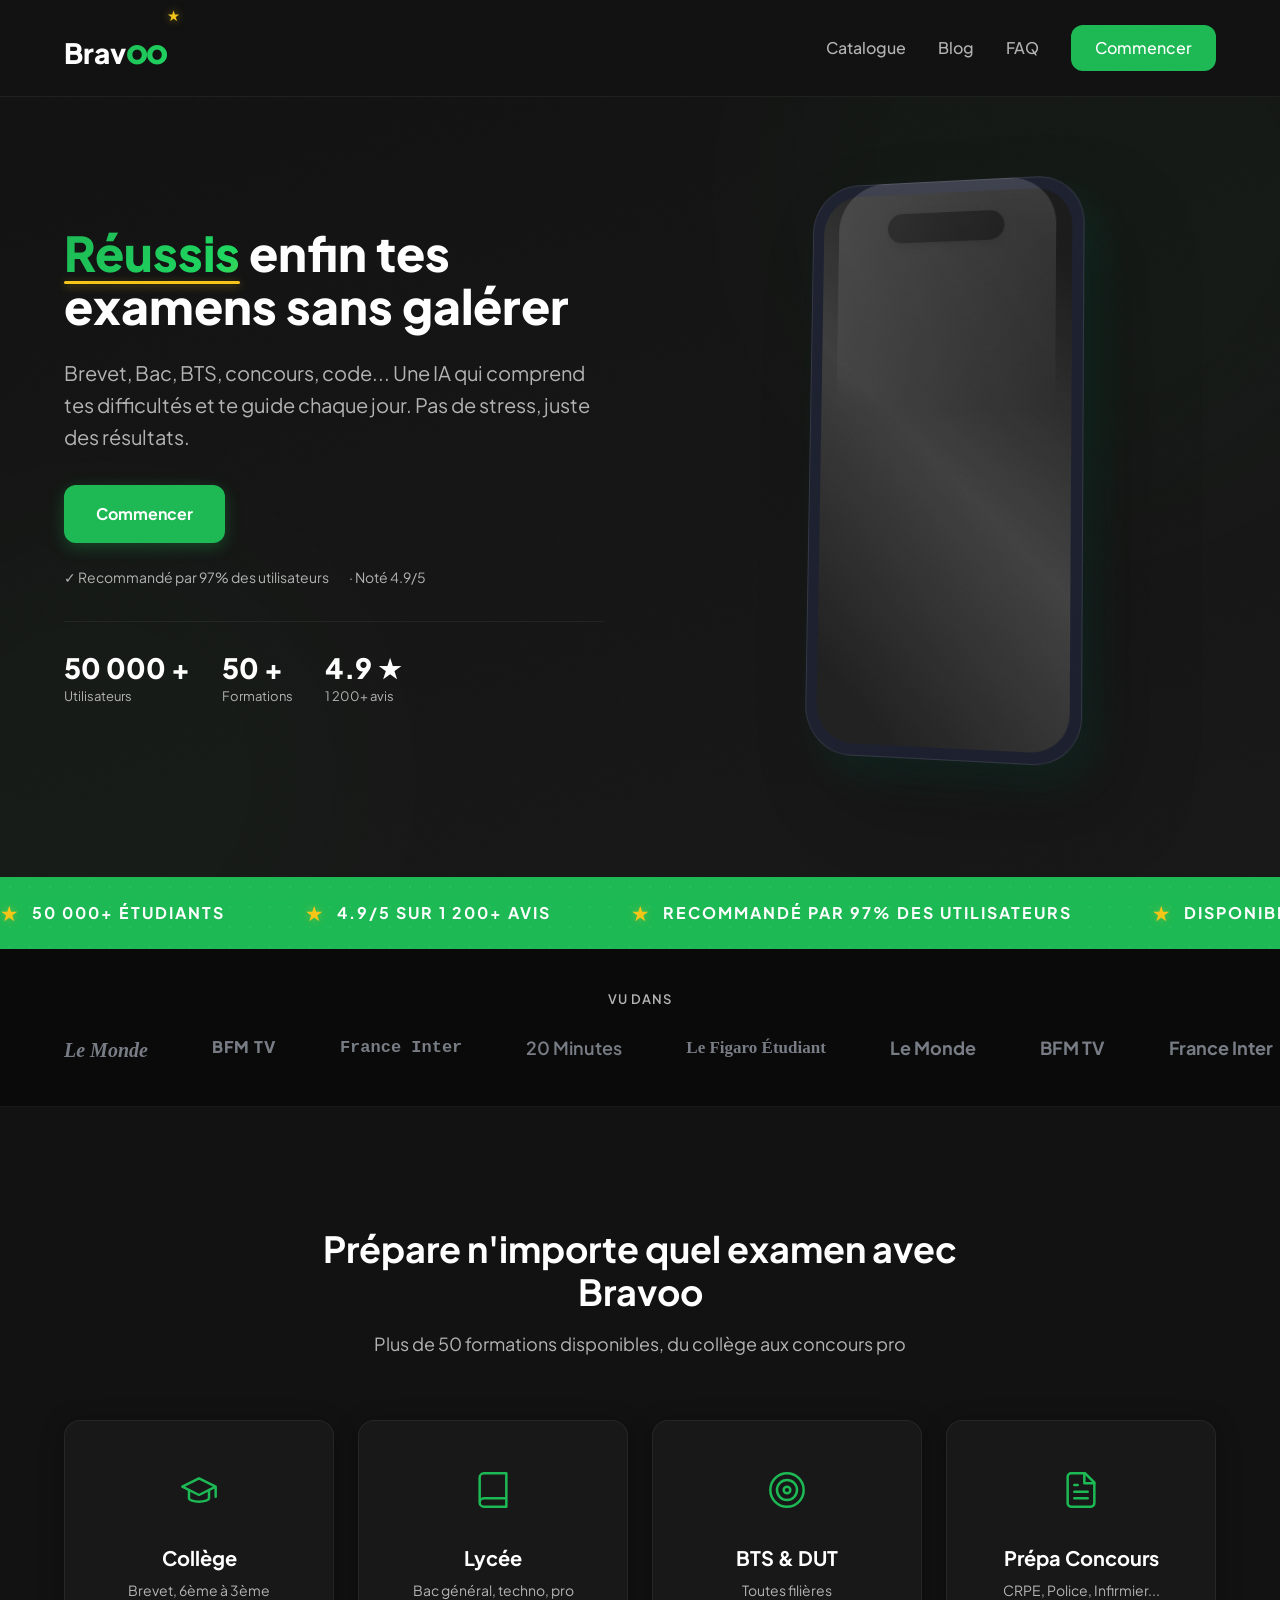
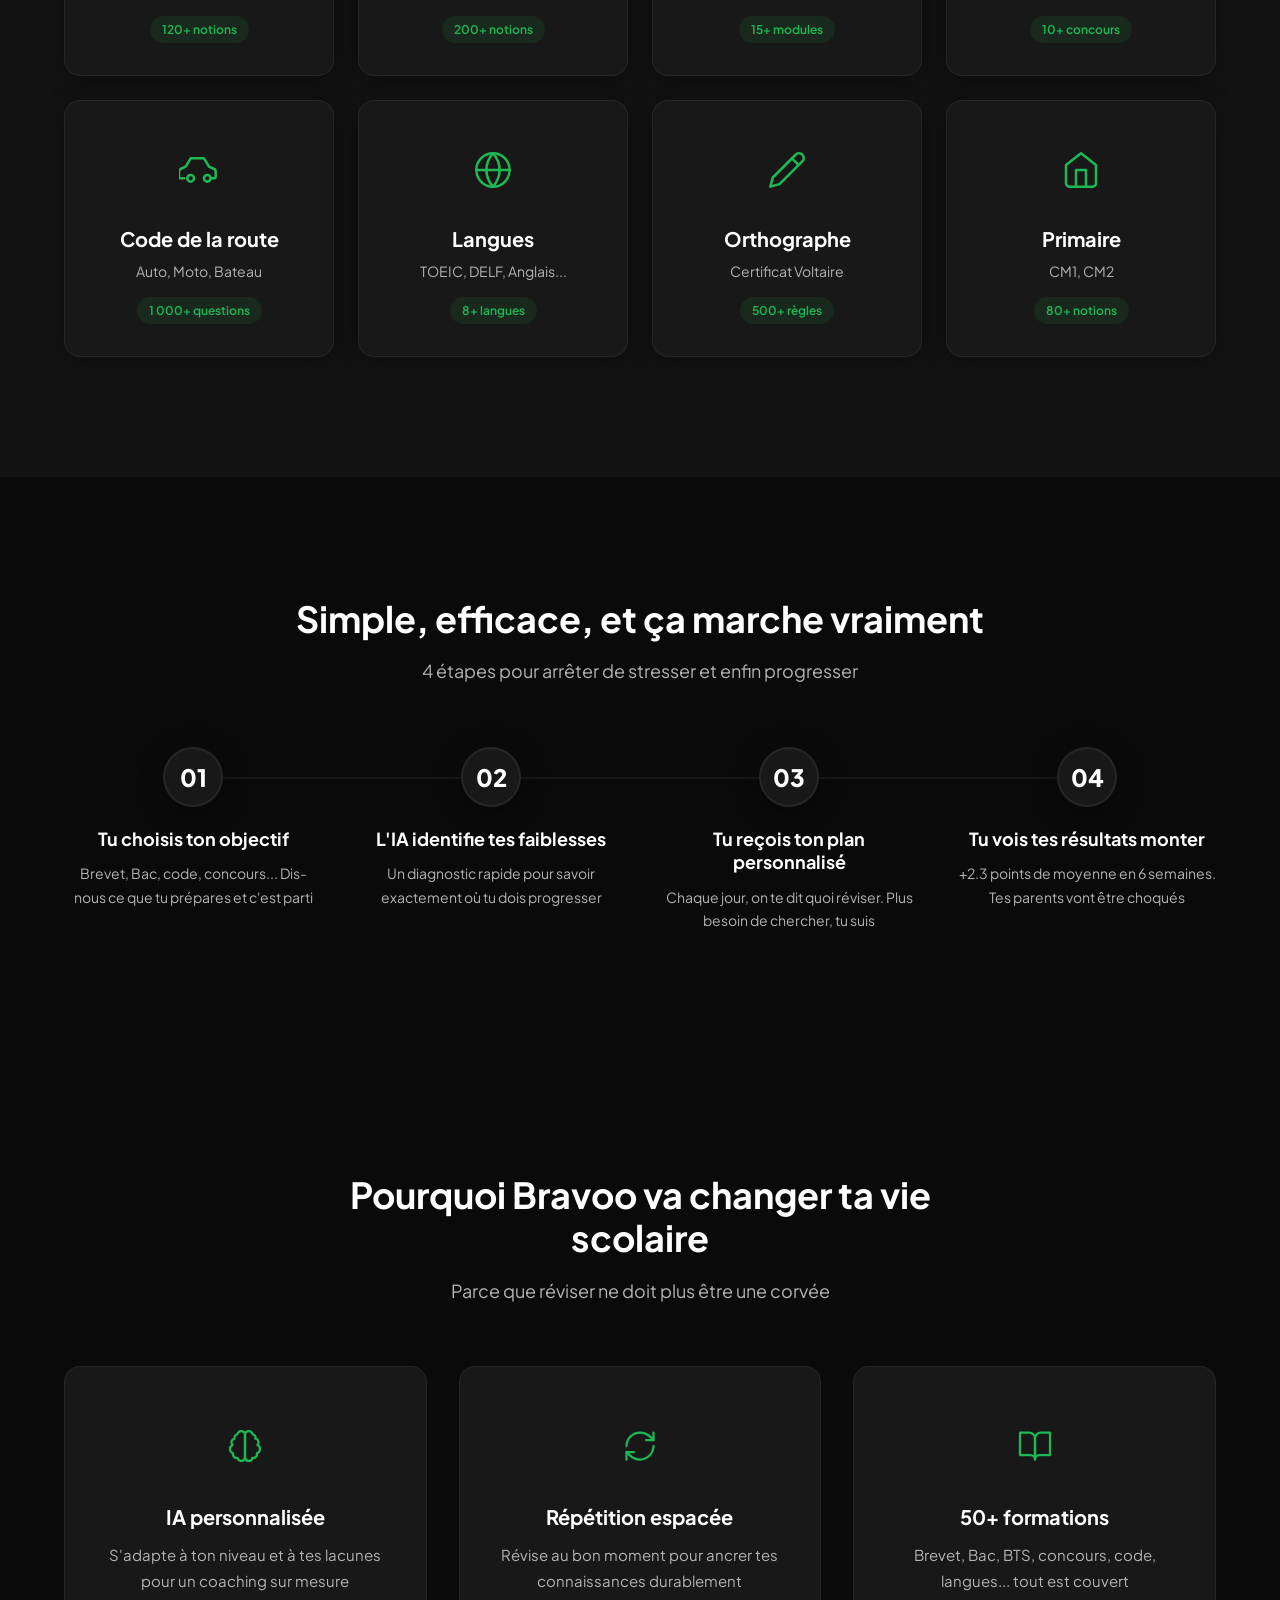
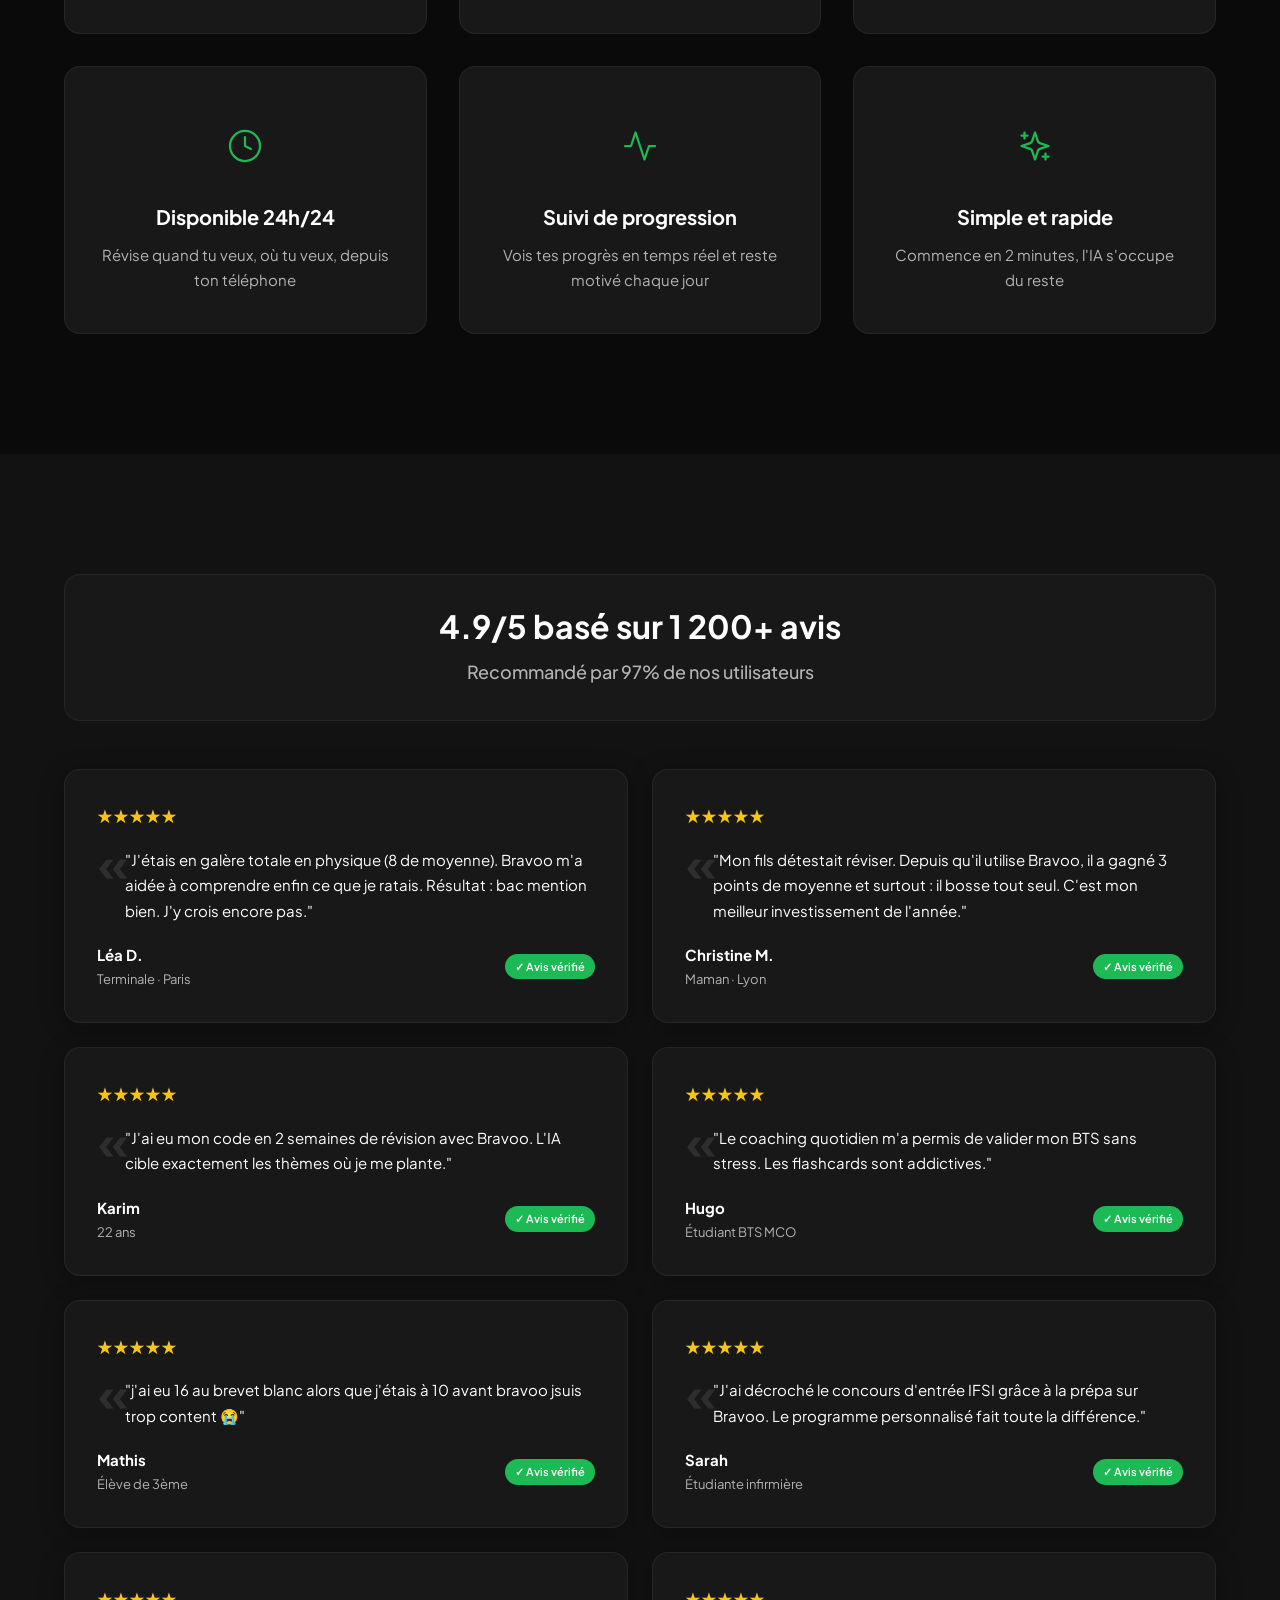
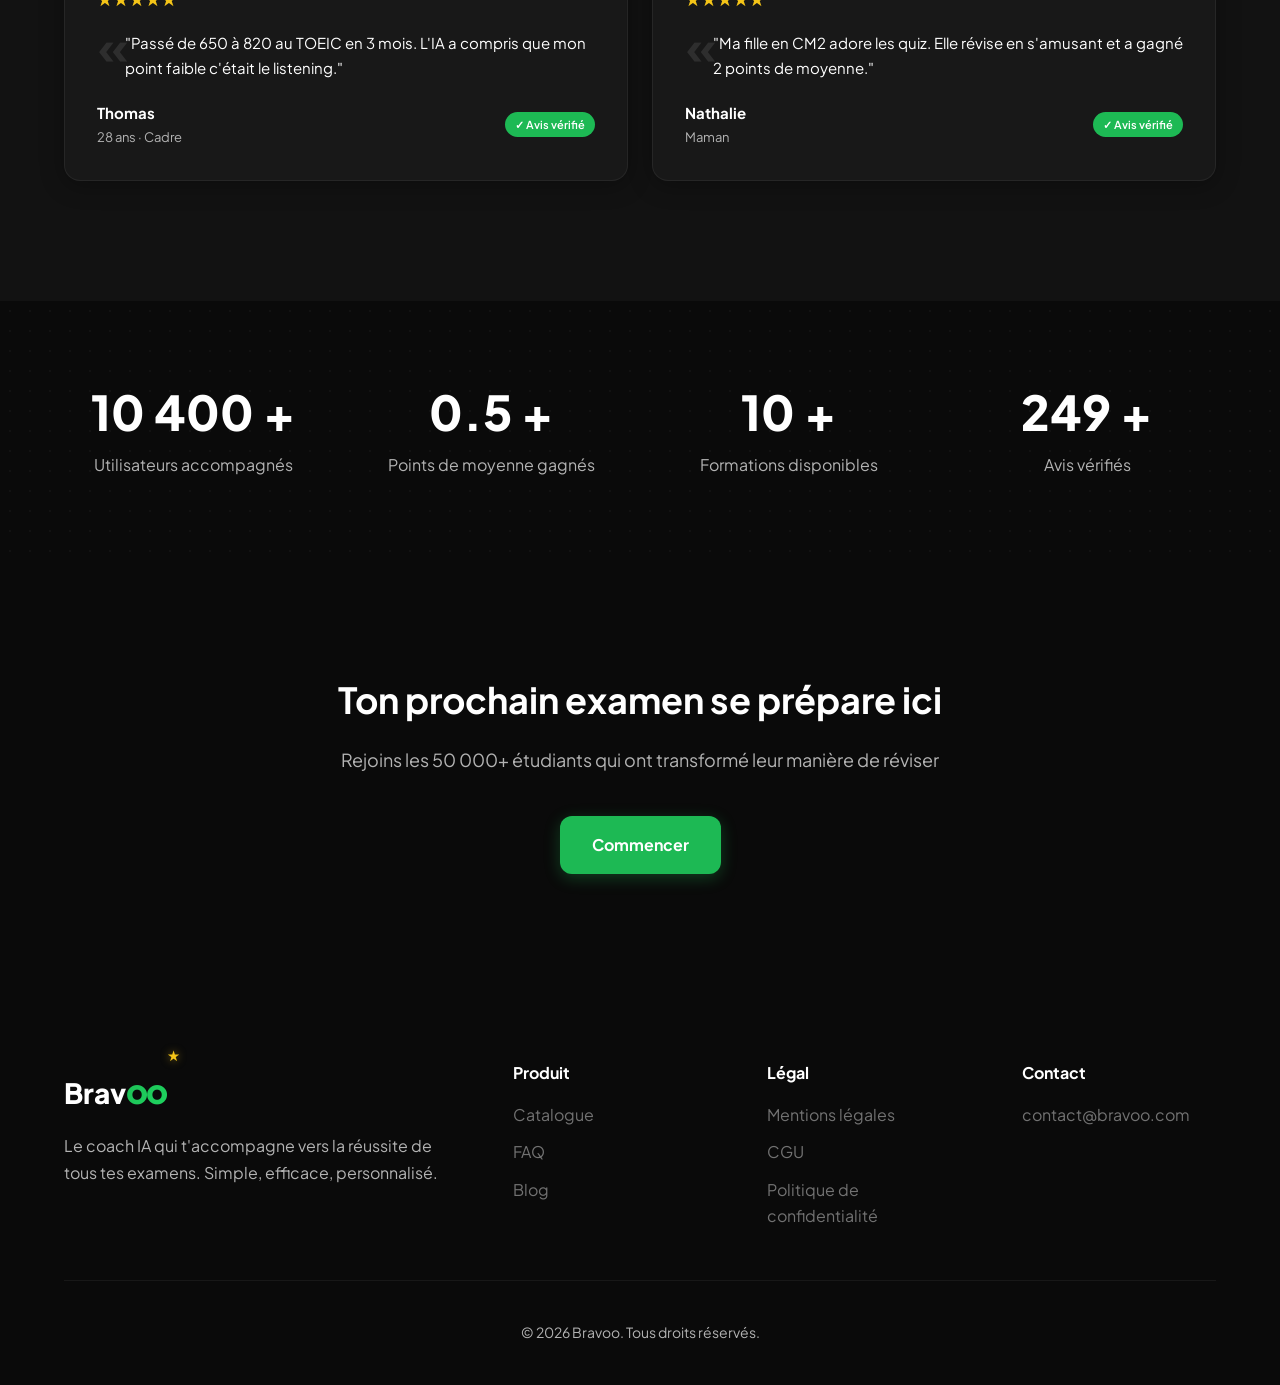
==== commit eb989960: "Fix: tous les CTAs → app.bravoo.fr, blog links corrigés, couleurs blog adaptées" ====
--- a/index.html
+++ b/index.html
@@ -42,7 +42,7 @@
                     <a href="catalogue.html">Catalogue</a>
                     <a href="blog.html">Blog</a>
                     <a href="faq.html">FAQ</a>
-                    <a href="#" class="cta-nav">Commencer</a>
+                    <a href="https://app.bravoo.fr" class="cta-nav">Commencer</a>
                 </div>
                 <button class="menu-toggle" id="menuToggle">☰</button>
             </div>
@@ -58,7 +58,7 @@
                     <p class="hero-subtitle">Brevet, Bac, BTS, concours, code... Une IA qui comprend tes difficultés et te guide chaque jour. Pas de stress, juste des résultats.</p>
                     
                     <div class="hero-ctas">
-                        <a href="#" class="btn btn-primary">Commencer</a>
+                        <a href="https://app.bravoo.fr" class="btn btn-primary">Commencer</a>
                     </div>
 
                     <div class="trust-badges">
@@ -555,7 +555,7 @@
         <div class="container fade-in">
             <h2>Ton prochain examen se prépare ici</h2>
             <p>Rejoins les 50 000+ étudiants qui ont transformé leur manière de réviser</p>
-            <a href="#" class="btn btn-primary">Commencer</a>
+            <a href="https://app.bravoo.fr" class="btn btn-primary">Commencer</a>
         </div>
     </section>
 
--- a/styles.css
+++ b/styles.css
@@ -148,6 +148,7 @@
   text-decoration: none;
   color: var(--text-primary);
   transition: transform 0.2s ease;
+  overflow: visible;
 }
 
 .logo:hover {
@@ -170,18 +171,23 @@
   line-height: 1;
   letter-spacing: -2px;
   font-weight: 900;
-}
-
-/* Graduation cap sur le dernier "o" */
+  overflow: visible;
+  padding-right: 8px;
+  padding-top: 14px;
+}
+
+/* Étoile de réussite sur le logo */
 .logo-oo::after {
-  content: '🎓';
+  content: '★';
   position: absolute;
-  top: -14px;
-  right: -2px;
-  font-size: 16px;
-  -webkit-text-fill-color: initial;
-  transform: rotate(12deg);
-  filter: drop-shadow(0 1px 2px rgba(0,0,0,0.3));
+  top: -12px;
+  right: -4px;
+  font-size: 14px;
+  -webkit-text-fill-color: #F5C518;
+  background: none;
+  -webkit-background-clip: unset;
+  line-height: 1;
+  filter: drop-shadow(0 0 4px rgba(245, 197, 24, 0.5));
 }
 
 .nav-links {
@@ -408,10 +414,22 @@
 
 .hero h1 .word.highlight {
   position: relative;
-  background: linear-gradient(135deg, var(--primary), var(--primary-light));
+  background: linear-gradient(135deg, var(--primary), var(--primary-light), #F5C518, var(--primary));
+  background-size: 300% 100%;
   -webkit-background-clip: text;
   -webkit-text-fill-color: transparent;
   background-clip: text;
+  animation: wordReveal 0.6s cubic-bezier(0.25, 0.46, 0.45, 0.94) forwards,
+             shimmer 3s ease-in-out infinite 0.8s;
+}
+
+@keyframes shimmer {
+  0%, 100% {
+    background-position: 0% center;
+  }
+  50% {
+    background-position: 100% center;
+  }
 }
 
 /* Soulignement décoratif qui se DESSINE sous "Réussis" */
@@ -578,8 +596,18 @@
     0 0 0 1px rgba(255, 255, 255, 0.1) inset;
   transition: transform 0.5s ease, box-shadow 0.5s ease;
   
-  /* FLOTTEMENT PERMANENT */
-  animation: phoneFloat 6s ease-in-out infinite;
+  /* FLOTTEMENT PERMANENT + GLOW PULSANT */
+  animation: phoneFloat 6s ease-in-out infinite, phoneGlow 4s ease-in-out infinite;
+}
+
+/* Glow vert pulsant derrière le phone */
+@keyframes phoneGlow {
+  0%, 100% {
+    filter: drop-shadow(0 20px 40px rgba(29, 185, 84, 0.2));
+  }
+  50% {
+    filter: drop-shadow(0 25px 50px rgba(29, 185, 84, 0.35));
+  }
 }
 
 /* Animation de flottement permanent avec ombre qui bouge */
@@ -626,11 +654,11 @@
   overflow: hidden;
   background: linear-gradient(
     165deg,
-    #FFE5D9 0%,
-    #FFF5E1 25%,
-    #E8F4F8 50%,
-    #FFF0F5 75%,
-    #FFE8CC 100%
+    #1A1A1A 0%,
+    #222222 25%,
+    #1C1C1C 50%,
+    #202020 75%,
+    #1A1A1A 100%
   );
   background-size: 400% 400%;
   animation: gradientShift 12s ease infinite;
@@ -826,8 +854,9 @@
 
 .ticker-item::before {
   content: '★';
-  color: var(--accent);
+  color: #F5C518;
   font-size: 20px;
+  filter: drop-shadow(0 0 4px rgba(245, 197, 24, 0.4));
 }
 
 /* ========================================
@@ -1752,3 +1781,82 @@
     animation: none;
   }
 }
+
+/* ========================================
+   SCROLL PROGRESS BAR
+   ======================================== */
+.scroll-progress {
+  position: fixed;
+  top: 0;
+  left: 0;
+  width: 0%;
+  height: 3px;
+  background: linear-gradient(90deg, var(--primary), var(--primary-light), #F5C518);
+  z-index: 10000;
+  box-shadow: 0 0 10px rgba(29, 185, 84, 0.5);
+  transition: width 0.1s ease-out;
+}
+
+/* ========================================
+   PARTICULES FLOTTANTES HERO
+   ======================================== */
+.hero-particles {
+  position: absolute;
+  top: 0;
+  left: 0;
+  width: 100%;
+  height: 100%;
+  pointer-events: none;
+  z-index: 0;
+  overflow: hidden;
+}
+
+.particle {
+  position: absolute;
+  width: 3px;
+  height: 3px;
+  background: var(--primary);
+  border-radius: 50%;
+  opacity: 0;
+  box-shadow: 0 0 8px rgba(29, 185, 84, 0.6);
+  animation: particleFloat 12s ease-in-out infinite;
+}
+
+@keyframes particleFloat {
+  0% {
+    transform: translate(0, 100vh) scale(0);
+    opacity: 0;
+  }
+  10% {
+    opacity: 1;
+  }
+  90% {
+    opacity: 1;
+  }
+  100% {
+    transform: translate(var(--tx), -100px) scale(1);
+    opacity: 0;
+  }
+}
+
+/* Positions aléatoires des particules */
+.particle:nth-child(1) { left: 10%; animation-delay: 0s; --tx: 20px; }
+.particle:nth-child(2) { left: 20%; animation-delay: 1.5s; --tx: -30px; }
+.particle:nth-child(3) { left: 30%; animation-delay: 3s; --tx: 40px; }
+.particle:nth-child(4) { left: 40%; animation-delay: 4.5s; --tx: -20px; }
+.particle:nth-child(5) { left: 50%; animation-delay: 6s; --tx: 30px; }
+.particle:nth-child(6) { left: 60%; animation-delay: 7.5s; --tx: -40px; }
+.particle:nth-child(7) { left: 70%; animation-delay: 9s; --tx: 25px; }
+.particle:nth-child(8) { left: 80%; animation-delay: 10.5s; --tx: -35px; }
+.particle:nth-child(9) { left: 15%; animation-delay: 2s; --tx: 15px; }
+.particle:nth-child(10) { left: 25%; animation-delay: 3.5s; --tx: -25px; }
+.particle:nth-child(11) { left: 35%; animation-delay: 5s; --tx: 35px; }
+.particle:nth-child(12) { left: 45%; animation-delay: 6.5s; --tx: -15px; }
+.particle:nth-child(13) { left: 55%; animation-delay: 8s; --tx: 20px; }
+.particle:nth-child(14) { left: 65%; animation-delay: 9.5s; --tx: -30px; }
+.particle:nth-child(15) { left: 75%; animation-delay: 11s; --tx: 40px; }
+.particle:nth-child(16) { left: 85%; animation-delay: 0.5s; --tx: -20px; }
+.particle:nth-child(17) { left: 12%; animation-delay: 2.5s; --tx: 25px; }
+.particle:nth-child(18) { left: 42%; animation-delay: 4s; --tx: -35px; }
+.particle:nth-child(19) { left: 62%; animation-delay: 5.5s; --tx: 30px; }
+.particle:nth-child(20) { left: 82%; animation-delay: 7s; --tx: -25px; }
--- a/phone-animation.css
+++ b/phone-animation.css
@@ -108,7 +108,7 @@
 .app-profile-icon {
     width: 28px;
     height: 28px;
-    background: rgba(255,255,255,0.6);
+    background: rgba(255,255,255,0.08);
     backdrop-filter: blur(8px);
     border-radius: 50%;
     display: flex;
@@ -121,14 +121,14 @@
 .greeting-text {
     font-size: 16px;
     font-weight: 700;
-    color: #1f2937;
+    color: #FFFFFF;
     margin-bottom: 4px;
     animation: fadeInUp 0.6s 0.2s ease-out backwards;
 }
 
 .section-title {
     font-size: 11px;
-    color: #6b7280;
+    color: #B3B3B3;
     font-weight: 600;
     margin-bottom: 12px;
     animation: fadeIn 0.5s 0.3s ease-out backwards;
@@ -143,11 +143,12 @@
 }
 
 .subject-card {
-    background: rgba(255,255,255,0.7);
+    background: rgba(255,255,255,0.08);
     backdrop-filter: blur(12px);
     border-radius: 12px;
     padding: 10px 12px;
-    box-shadow: 0 2px 8px rgba(0,0,0,0.06);
+    box-shadow: 0 2px 8px rgba(0,0,0,0.3);
+    border: 1px solid rgba(255,255,255,0.06);
     animation: slideInFromBottom 0.5s ease-out backwards;
 }
 
@@ -180,18 +181,18 @@
 .subject-name {
     font-size: 12px;
     font-weight: 700;
-    color: #1f2937;
+    color: #FFFFFF;
 }
 
 .subject-topic {
     font-size: 11px;
-    color: #6b7280;
+    color: #B3B3B3;
     margin-bottom: 6px;
 }
 
 .progress-wrapper {
     height: 4px;
-    background: rgba(0,0,0,0.08);
+    background: rgba(255,255,255,0.1);
     border-radius: 4px;
     overflow: hidden;
 }
@@ -205,15 +206,16 @@
 
 /* Streak badge */
 .streak-badge {
-    background: rgba(255,255,255,0.7);
+    background: rgba(255,255,255,0.08);
     backdrop-filter: blur(12px);
     border-radius: 20px;
     padding: 8px 14px;
     font-size: 11px;
     font-weight: 700;
-    color: #1f2937;
+    color: #FFFFFF;
     text-align: center;
-    box-shadow: 0 2px 8px rgba(0,0,0,0.06);
+    box-shadow: 0 2px 8px rgba(0,0,0,0.3);
+    border: 1px solid rgba(255,255,255,0.06);
     animation: fadeIn 0.5s 0.9s ease-out backwards;
 }
 
@@ -222,15 +224,16 @@
    ======================================== */
 
 .chat-header {
-    background: rgba(255,255,255,0.7);
+    background: rgba(255,255,255,0.08);
     backdrop-filter: blur(12px);
     border-radius: 12px;
     padding: 10px 12px;
     font-size: 12px;
     font-weight: 700;
-    color: #1f2937;
+    color: #FFFFFF;
     margin-bottom: 14px;
     text-align: center;
+    border: 1px solid rgba(255,255,255,0.06);
     animation: fadeInDown 0.4s ease-out;
 }
 
@@ -254,10 +257,11 @@
 }
 
 .user-bubble {
-    background: rgba(255,255,255,0.8);
+    background: #2A2A2A;
     backdrop-filter: blur(8px);
-    color: #1f2937;
+    color: #FFFFFF;
     align-self: flex-end;
+    border: 1px solid rgba(255,255,255,0.06);
 }
 
 .bubble-content {
@@ -290,7 +294,7 @@
 
 /* Typing indicator */
 .chat-typing {
-    background: rgba(255,255,255,0.8);
+    background: #2A2A2A;
     backdrop-filter: blur(8px);
     border-radius: 14px;
     padding: 10px 14px;
@@ -298,6 +302,7 @@
     display: flex;
     gap: 4px;
     max-width: 60px;
+    border: 1px solid rgba(255,255,255,0.06);
 }
 
 .typing-dot {
@@ -334,14 +339,14 @@
 .quiz-count {
     font-size: 11px;
     font-weight: 700;
-    color: #6b7280;
+    color: #B3B3B3;
     display: block;
     margin-bottom: 6px;
 }
 
 .quiz-progress-bar {
     height: 4px;
-    background: rgba(0,0,0,0.1);
+    background: rgba(255,255,255,0.1);
     border-radius: 4px;
     overflow: hidden;
 }
@@ -354,15 +359,16 @@
 }
 
 .quiz-question-text {
-    background: rgba(255,255,255,0.7);
+    background: rgba(255,255,255,0.08);
     backdrop-filter: blur(12px);
     border-radius: 12px;
     padding: 12px;
     font-size: 12px;
     font-weight: 700;
-    color: #1f2937;
+    color: #FFFFFF;
     margin-bottom: 14px;
     line-height: 1.4;
+    border: 1px solid rgba(255,255,255,0.06);
     animation: fadeIn 0.5s 0.2s ease-out backwards;
 }
 
@@ -374,14 +380,14 @@
 }
 
 .quiz-option {
-    background: rgba(255,255,255,0.9);
+    background: #242424;
     backdrop-filter: blur(8px);
     border-radius: 10px;
     padding: 10px 14px;
     font-size: 13px;
     font-weight: 600;
-    color: #1f2937;
-    border: 2px solid transparent;
+    color: #FFFFFF;
+    border: 2px solid rgba(255,255,255,0.06);
     cursor: pointer;
     animation: slideInOption 0.4s ease-out backwards;
 }
@@ -404,8 +410,9 @@
 
 /* Bonne réponse s'illumine */
 .quiz-option.correct {
-    background: linear-gradient(135deg, #D1FAE5, #A7F3D0);
+    background: rgba(29,185,84,0.2);
     border-color: #1DB954;
+    color: #FFFFFF;
     animation: 
         slideInOption 0.4s 0.4s ease-out backwards,
         correctGlow 0.8s 1.2s ease-out forwards;
@@ -427,7 +434,7 @@
 }
 
 .quiz-feedback {
-    background: rgba(255,255,255,0.7);
+    background: rgba(255,255,255,0.08);
     backdrop-filter: blur(12px);
     border-radius: 10px;
     padding: 10px 12px;
@@ -435,6 +442,7 @@
     font-weight: 600;
     color: #1DB954;
     text-align: center;
+    border: 1px solid rgba(255,255,255,0.06);
     animation: fadeIn 0.5s 1.4s ease-out backwards;
 }
 
@@ -477,26 +485,27 @@
     width: 100%;
     height: 100%;
     backface-visibility: hidden;
-    background: rgba(255,255,255,0.8);
+    background: #242424;
     backdrop-filter: blur(12px);
     border-radius: 16px;
     display: flex;
     align-items: center;
     justify-content: center;
     padding: 20px;
-    box-shadow: 0 4px 12px rgba(0,0,0,0.1);
+    box-shadow: 0 4px 12px rgba(0,0,0,0.3);
+    border: 1px solid rgba(255,255,255,0.06);
 }
 
 .flashcard-back {
     transform: rotateY(180deg);
-    background: linear-gradient(135deg, rgba(29,185,84,0.1), rgba(22,163,74,0.15));
+    background: #1DB954;
 }
 
 .flashcard-question,
 .flashcard-answer {
     font-size: 13px;
     font-weight: 600;
-    color: #1f2937;
+    color: #FFFFFF;
     text-align: center;
     line-height: 1.5;
 }
@@ -510,14 +519,14 @@
 
 .fc-btn {
     flex: 1;
-    background: rgba(255,255,255,0.8);
+    background: #242424;
     backdrop-filter: blur(8px);
-    border: none;
+    border: 1px solid rgba(255,255,255,0.06);
     border-radius: 10px;
     padding: 10px 6px;
     font-size: 10px;
     font-weight: 600;
-    color: #1f2937;
+    color: #FFFFFF;
     cursor: pointer;
     transition: transform 0.2s;
 }
@@ -527,8 +536,9 @@
 }
 
 .fc-btn.fc-good {
-    background: linear-gradient(135deg, #D1FAE5, #A7F3D0);
-    color: #059669;
+    background: rgba(29,185,84,0.2);
+    color: #1DB954;
+    border-color: #1DB954;
 }
 
 /* ========================================
@@ -567,20 +577,20 @@
 .results-title {
     font-size: 18px;
     font-weight: 800;
-    color: #1f2937;
+    color: #FFFFFF;
     margin-bottom: 12px;
     animation: fadeInUp 0.5s 0.2s ease-out backwards;
 }
 
 .xp-badge {
-    background: linear-gradient(135deg, #1DB954, #16a34a);
+    background: #1DB954;
     color: white;
     padding: 10px 20px;
     border-radius: 20px;
     font-size: 16px;
     font-weight: 800;
     margin-bottom: 16px;
-    box-shadow: 0 4px 12px rgba(29,185,84,0.3);
+    box-shadow: 0 4px 12px rgba(29,185,84,0.4);
     animation: xpBounce 0.6s 0.4s cubic-bezier(0.68, -0.55, 0.27, 1.55) backwards;
 }
 
@@ -596,31 +606,32 @@
 }
 
 .results-stats {
-    background: rgba(255,255,255,0.7);
+    background: rgba(255,255,255,0.08);
     backdrop-filter: blur(12px);
     border-radius: 14px;
     padding: 14px;
     width: 100%;
     margin-bottom: 14px;
+    border: 1px solid rgba(255,255,255,0.06);
     animation: fadeIn 0.5s 0.6s ease-out backwards;
 }
 
 .stat-line {
     font-size: 11px;
     font-weight: 600;
-    color: #1f2937;
+    color: #FFFFFF;
     margin-bottom: 6px;
 }
 
 .stat-line.streak {
     margin-top: 6px;
     margin-bottom: 0;
-    color: #ea580c;
+    color: #F5C518;
 }
 
 .level-progress-bar {
     height: 6px;
-    background: rgba(0,0,0,0.1);
+    background: rgba(255,255,255,0.1);
     border-radius: 6px;
     overflow: hidden;
     margin: 8px 0;
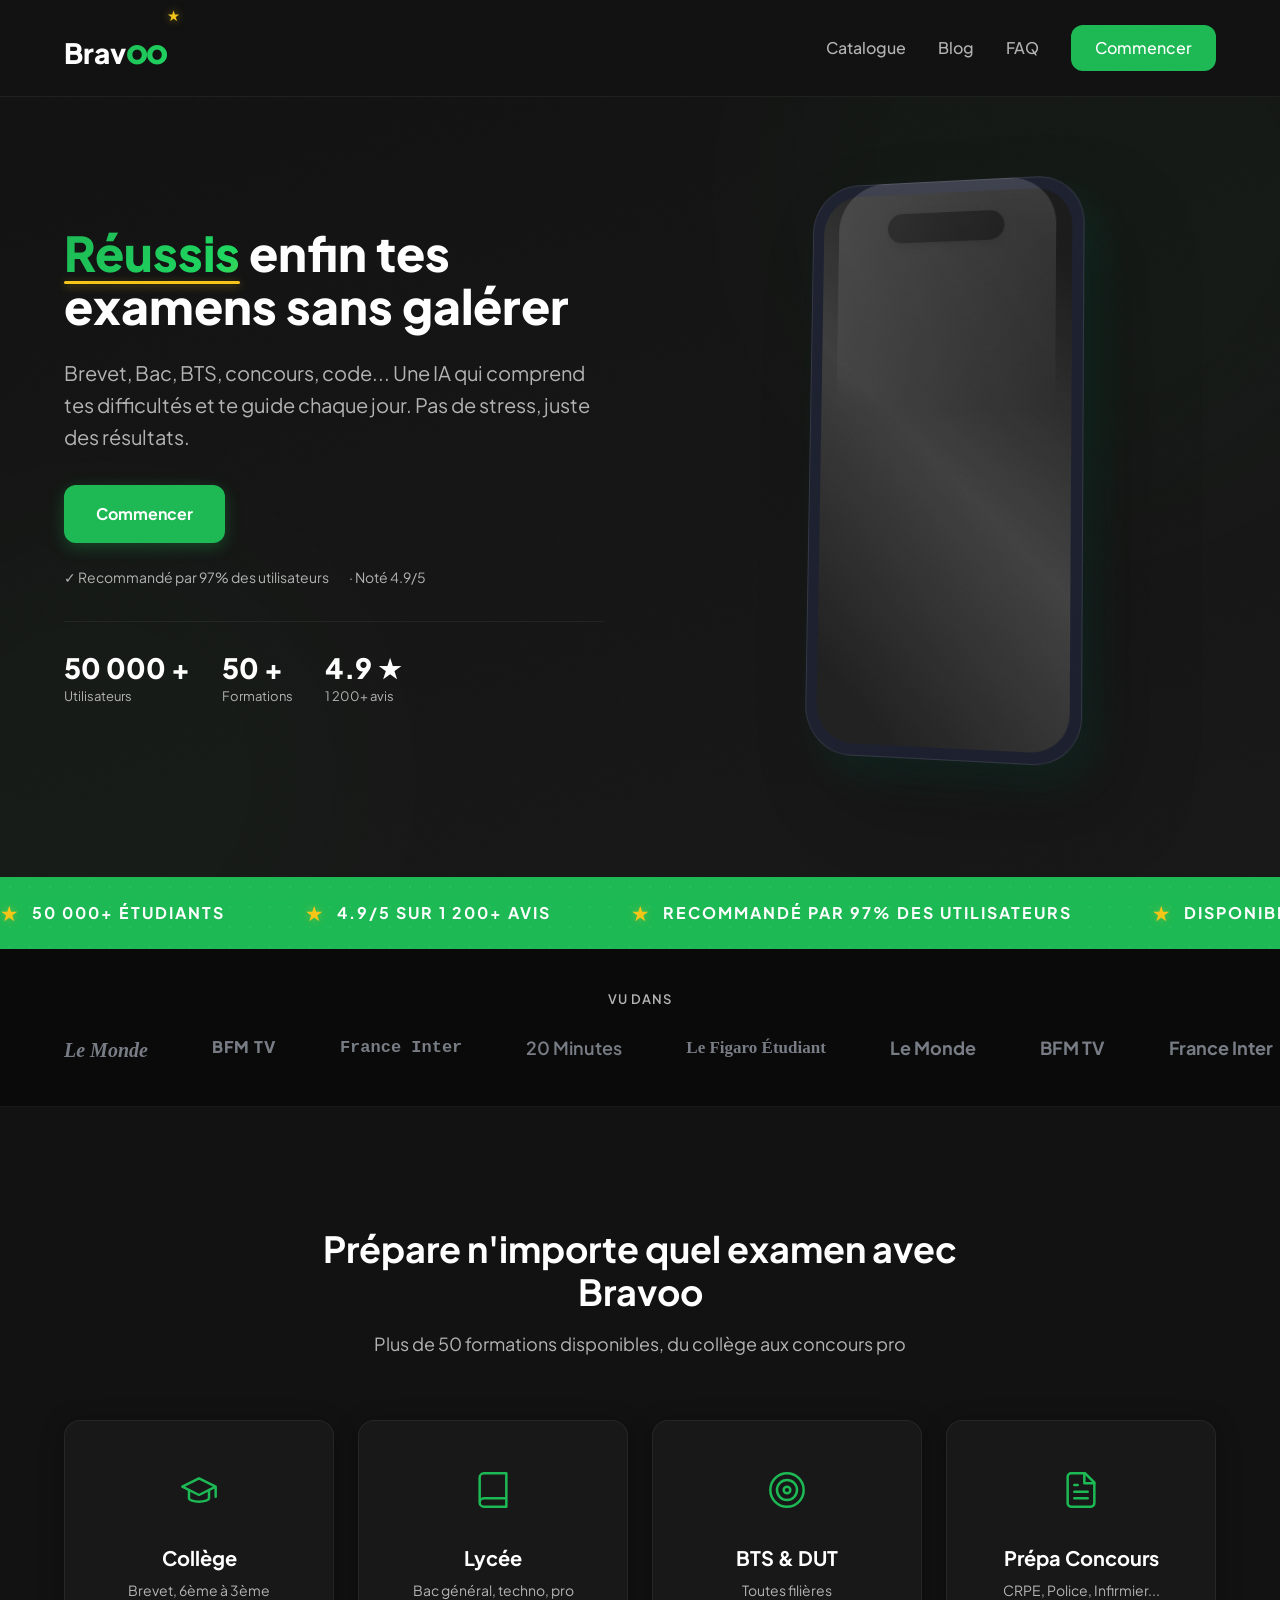
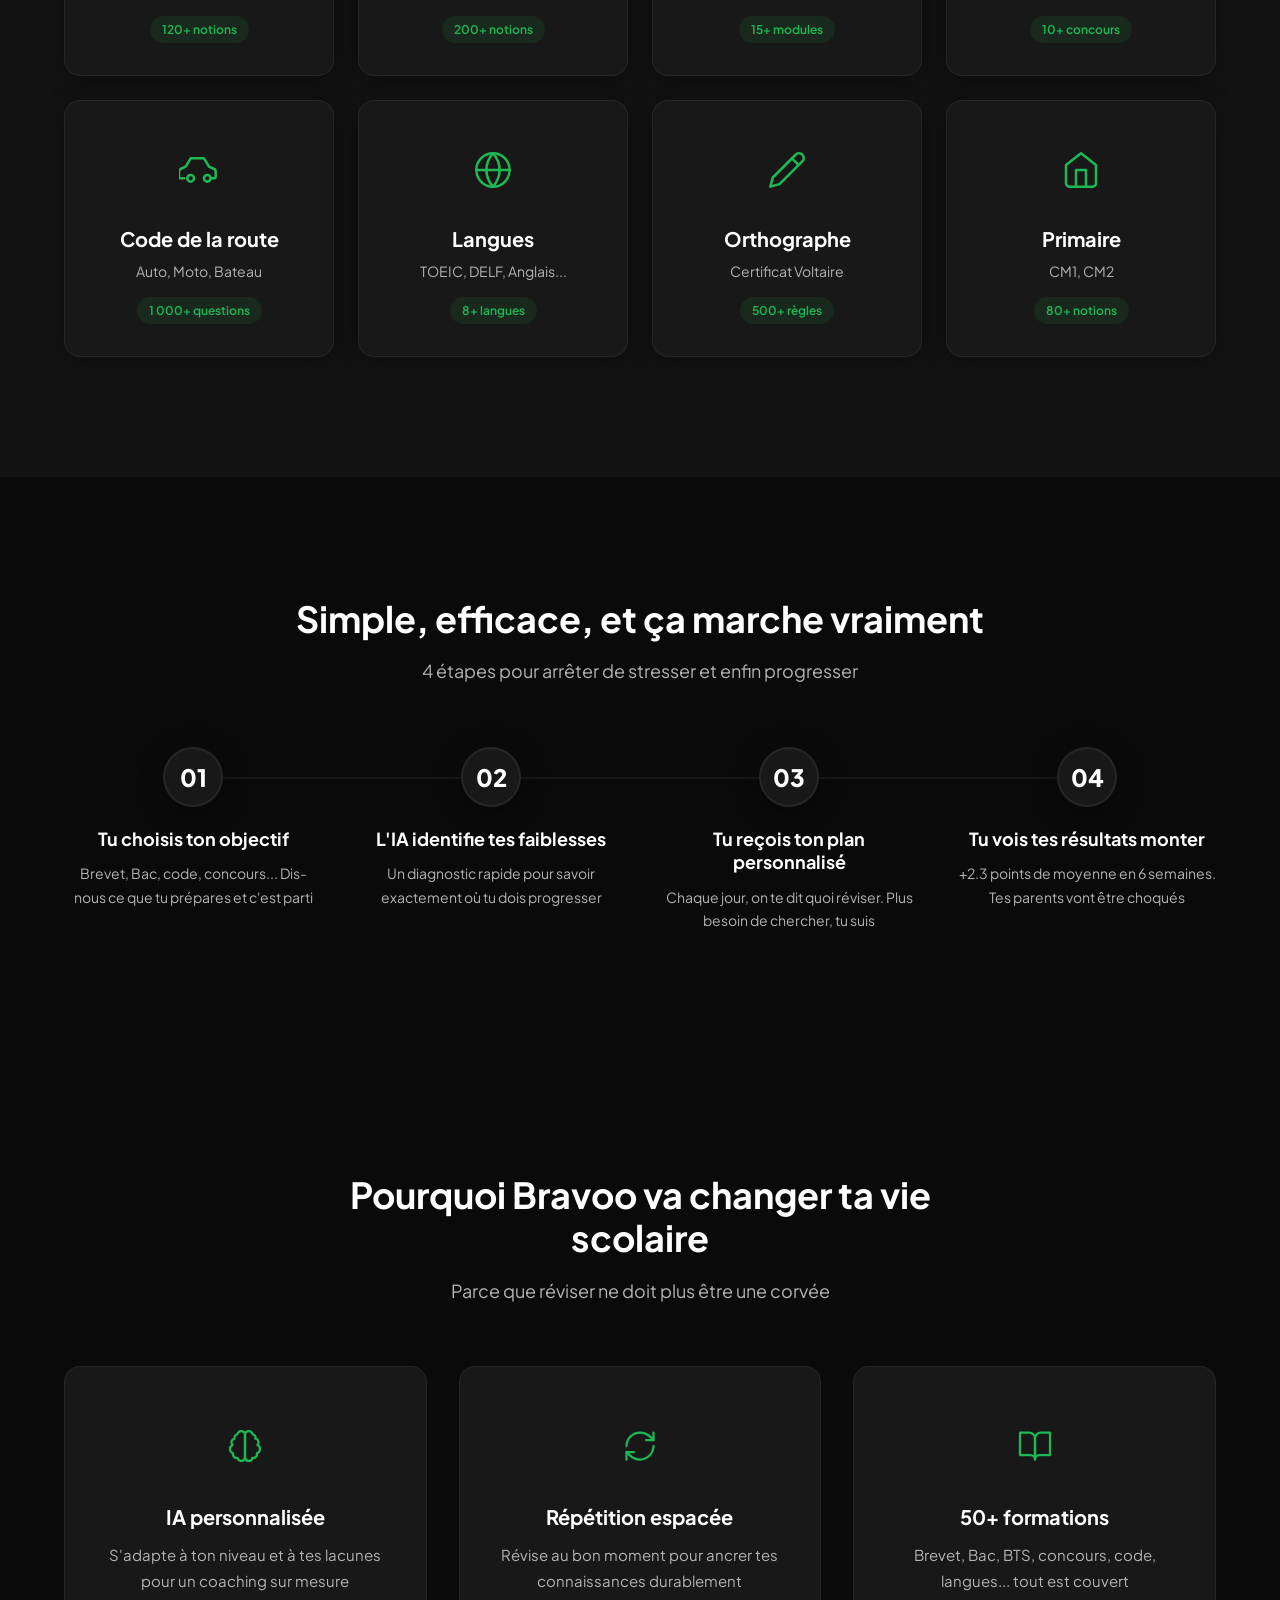
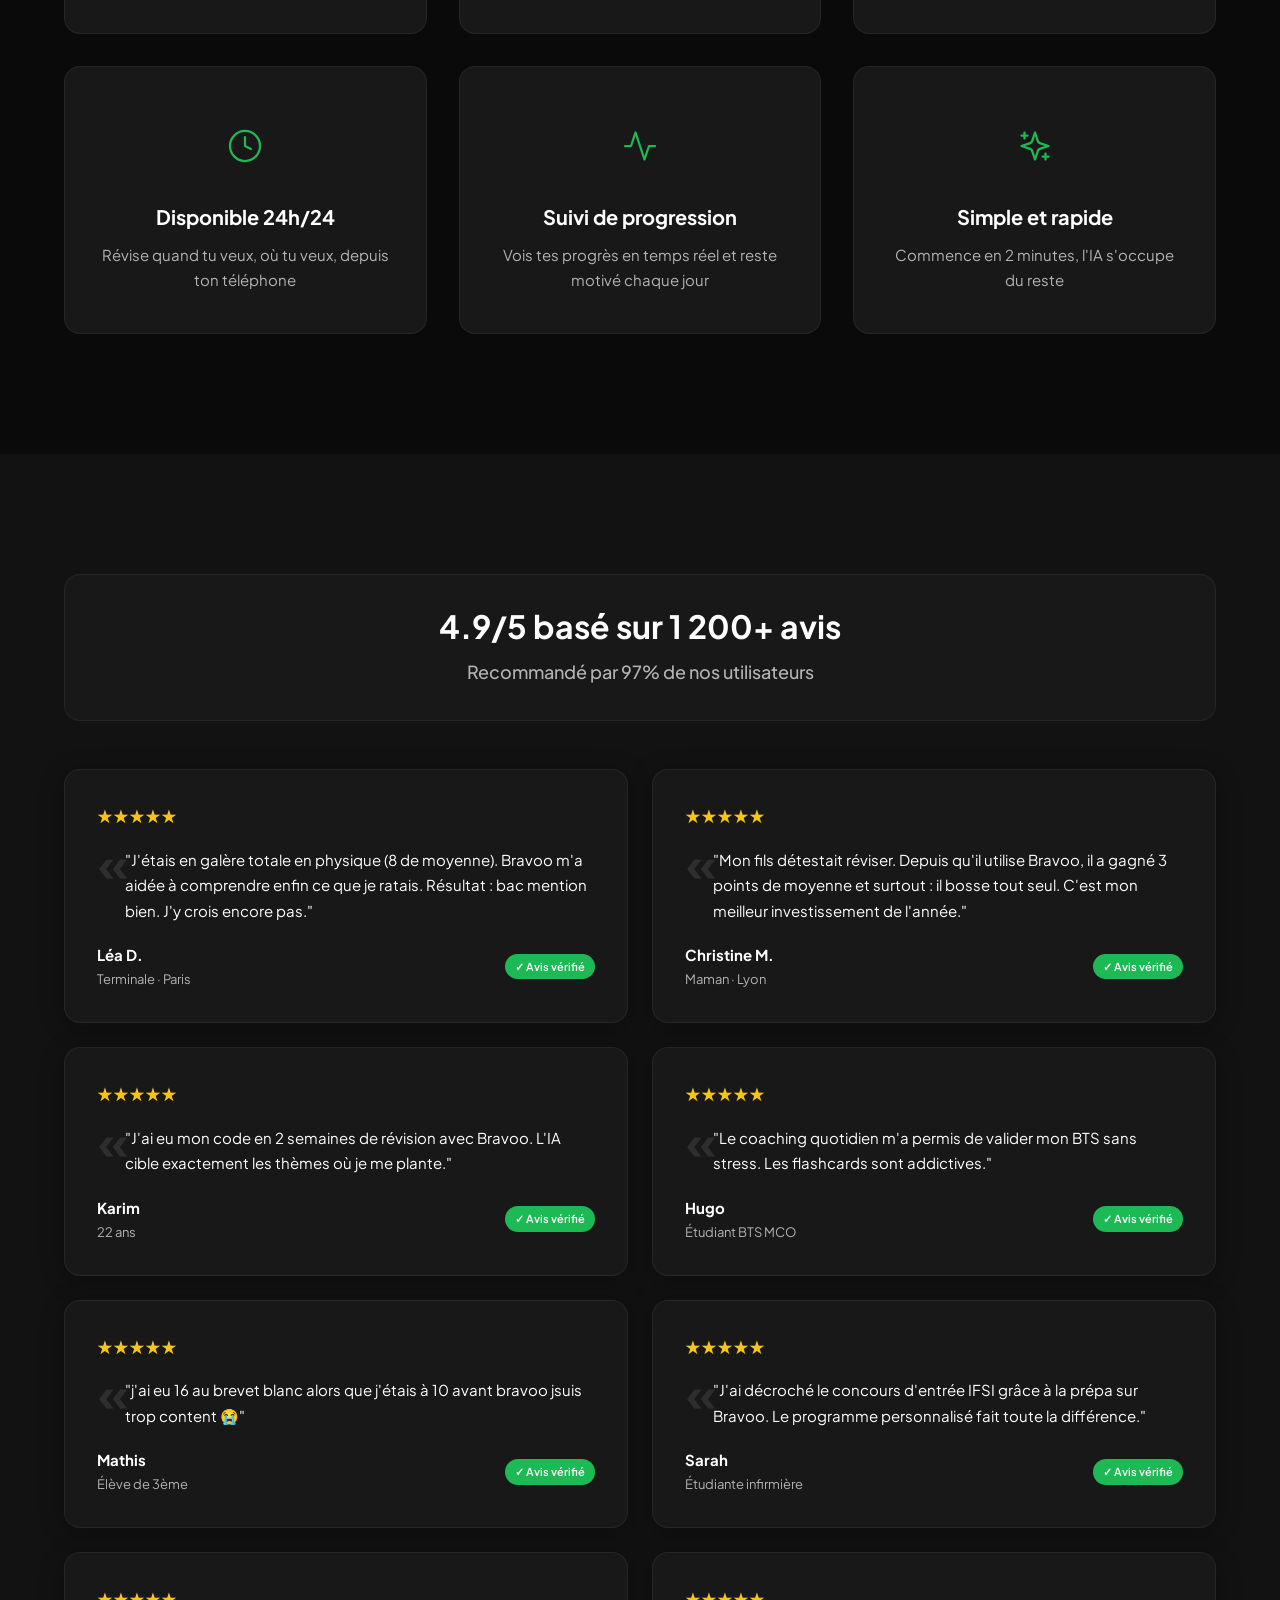
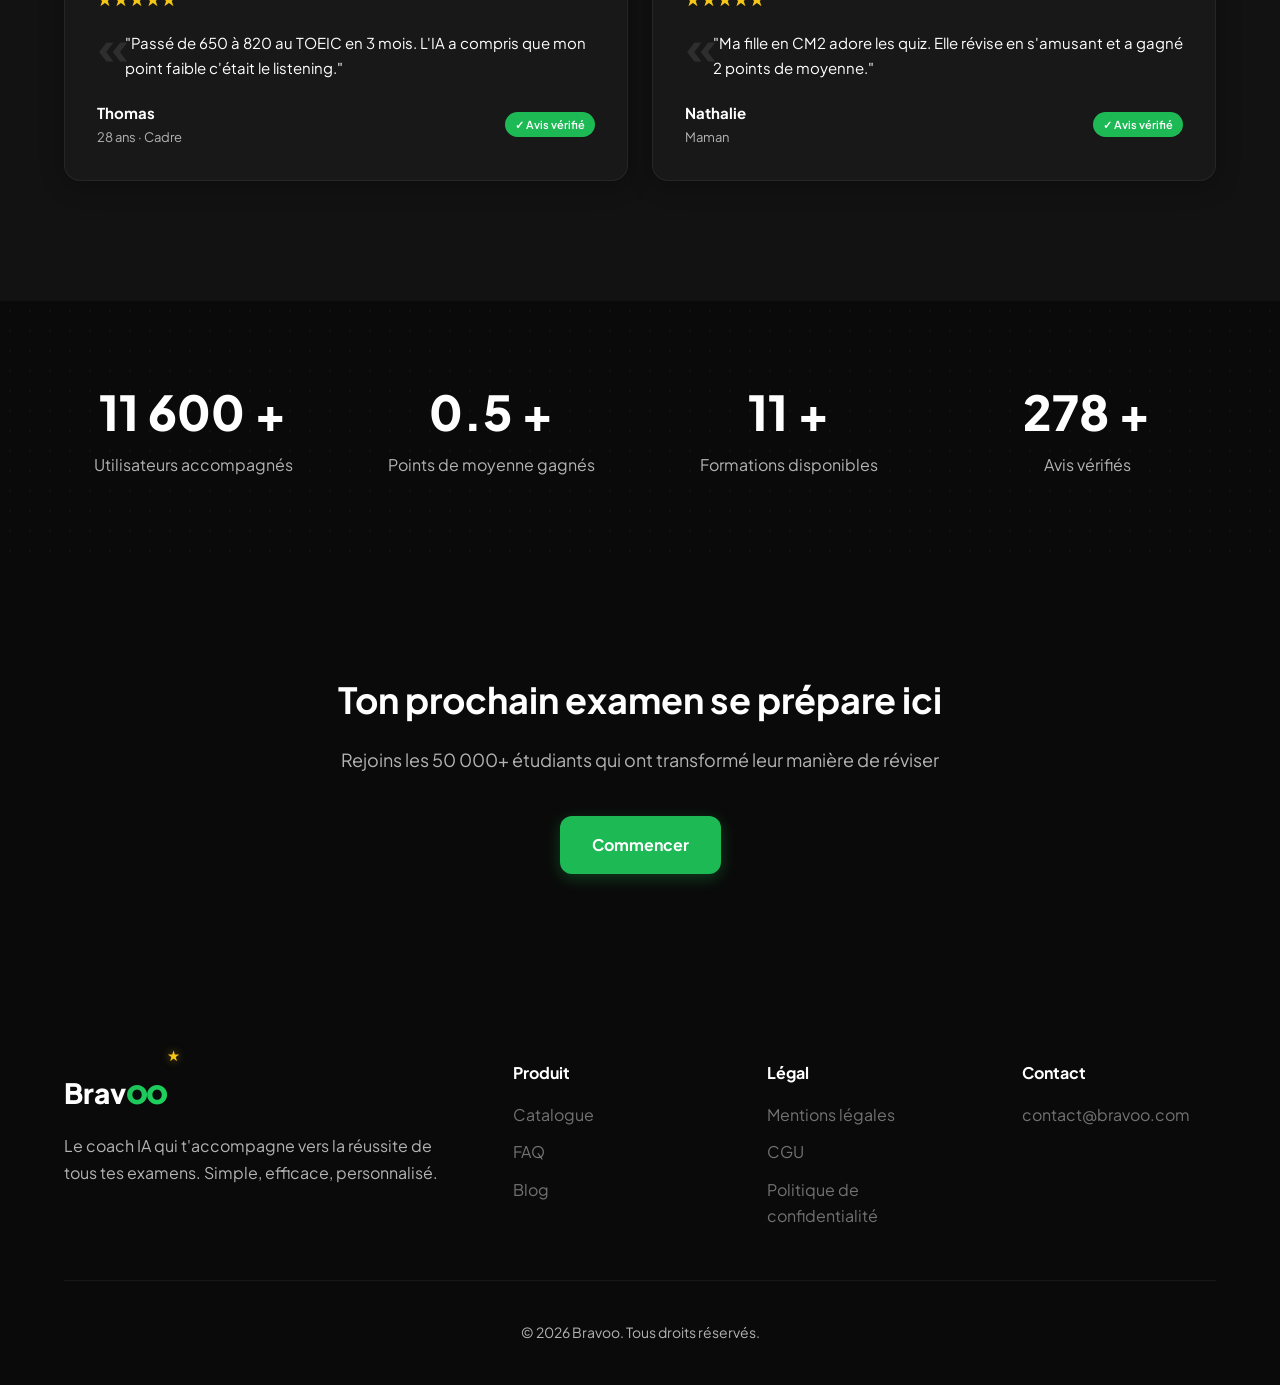
==== commit c4284036: "Fix: ID #avis ajouté, footer links vers pages légales" ====
--- a/index.html
+++ b/index.html
@@ -419,7 +419,7 @@
     </section>
 
     <!-- Testimonials -->
-    <section class="testimonials-section">
+    <section class="testimonials-section" id="avis">
         <div class="container">
             <div class="testimonials-banner fade-in">
                 <h2>4.9/5 basé sur 1 200+ avis</h2>
@@ -583,9 +583,9 @@
                 <div class="footer-col">
                     <h4>Légal</h4>
                     <ul>
-                        <li><a href="#">Mentions légales</a></li>
-                        <li><a href="#">CGU</a></li>
-                        <li><a href="#">Politique de confidentialité</a></li>
+                        <li><a href="mentions-legales.html">Mentions légales</a></li>
+                        <li><a href="cgu.html">CGU</a></li>
+                        <li><a href="confidentialite.html">Politique de confidentialité</a></li>
                     </ul>
                 </div>
 
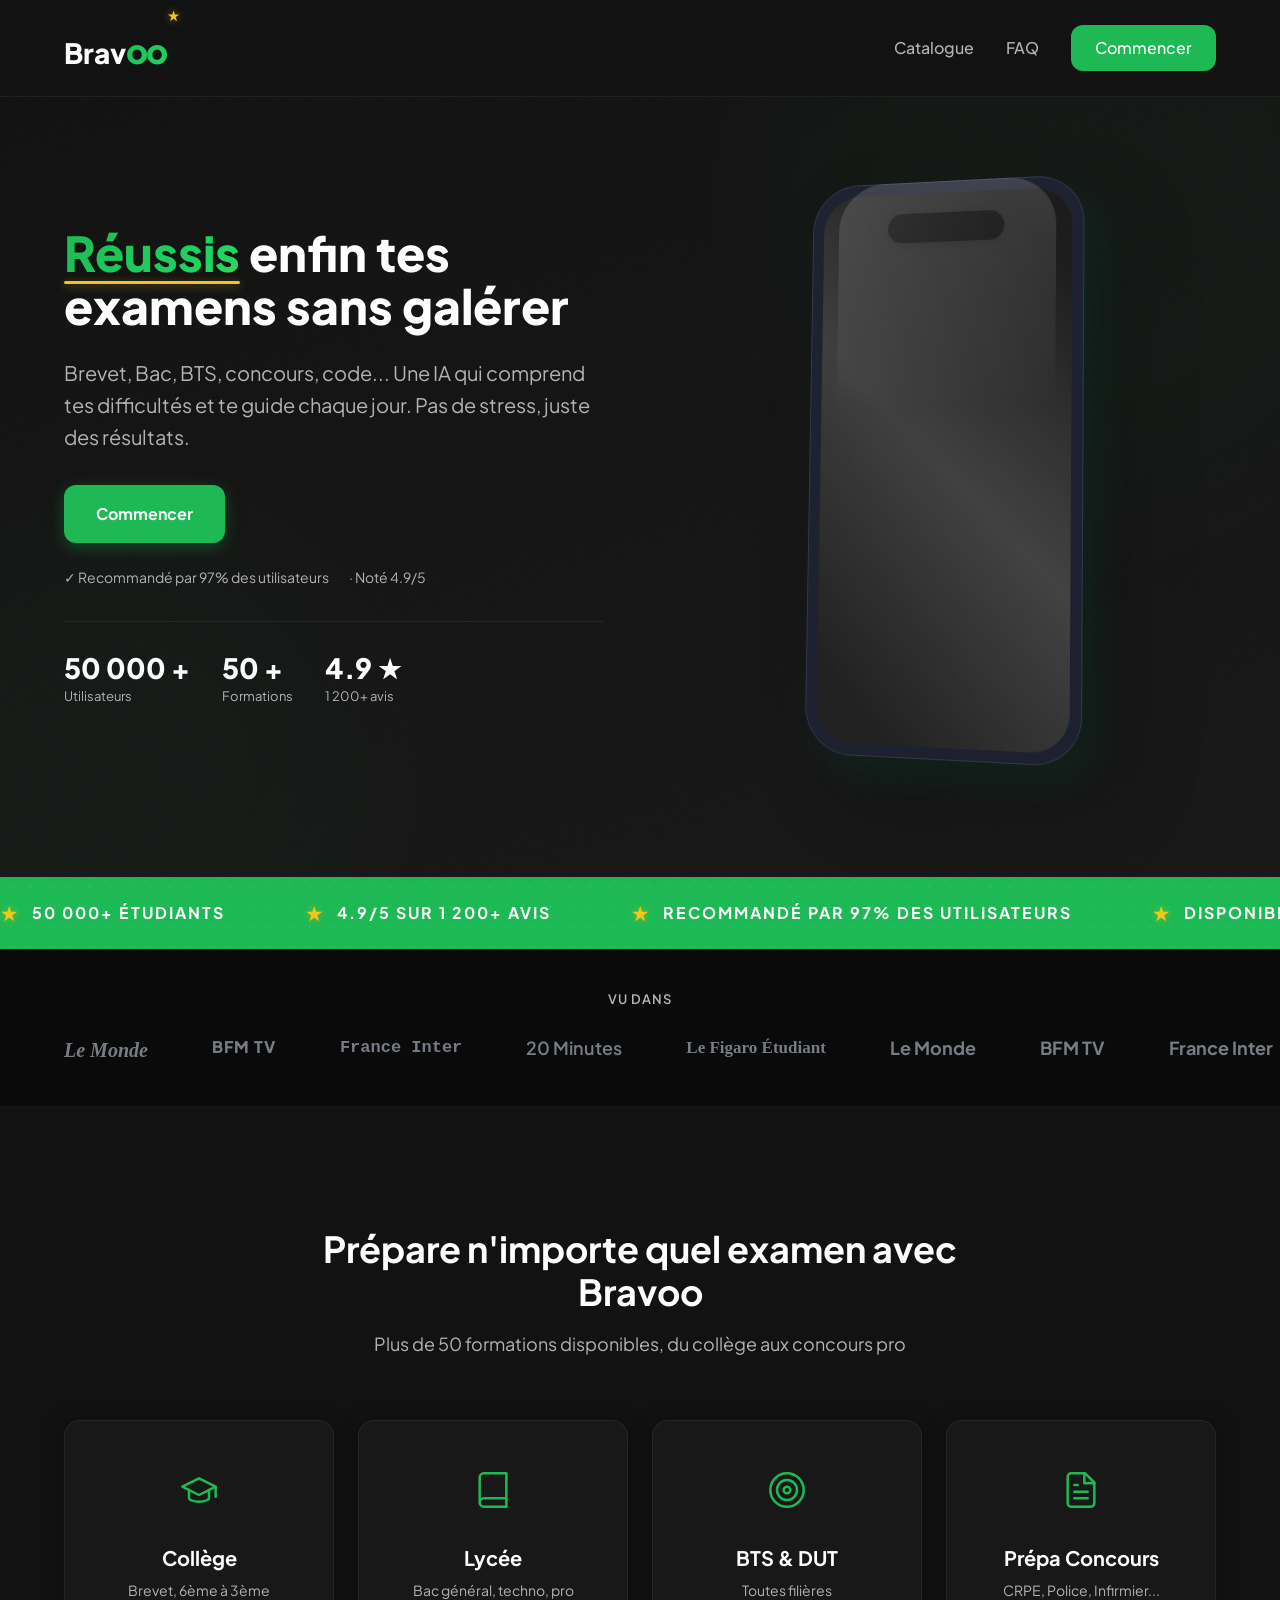
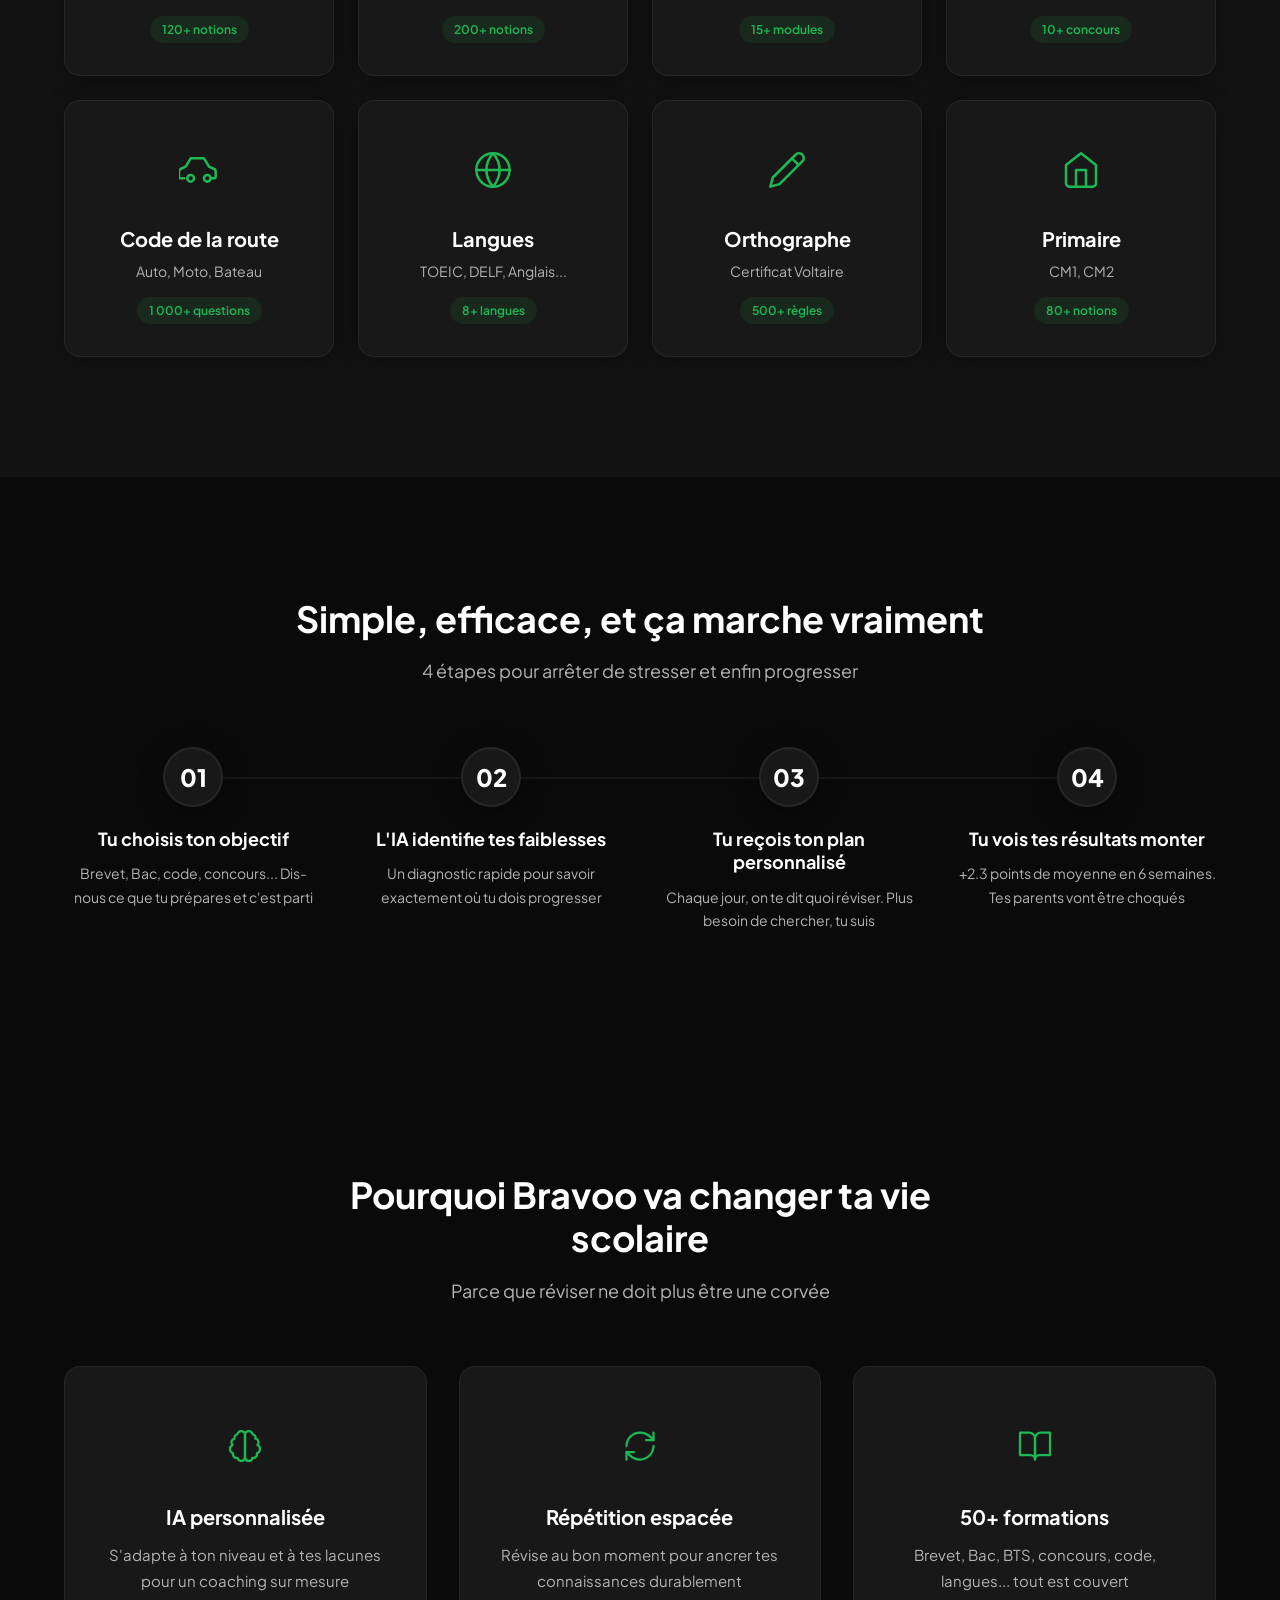
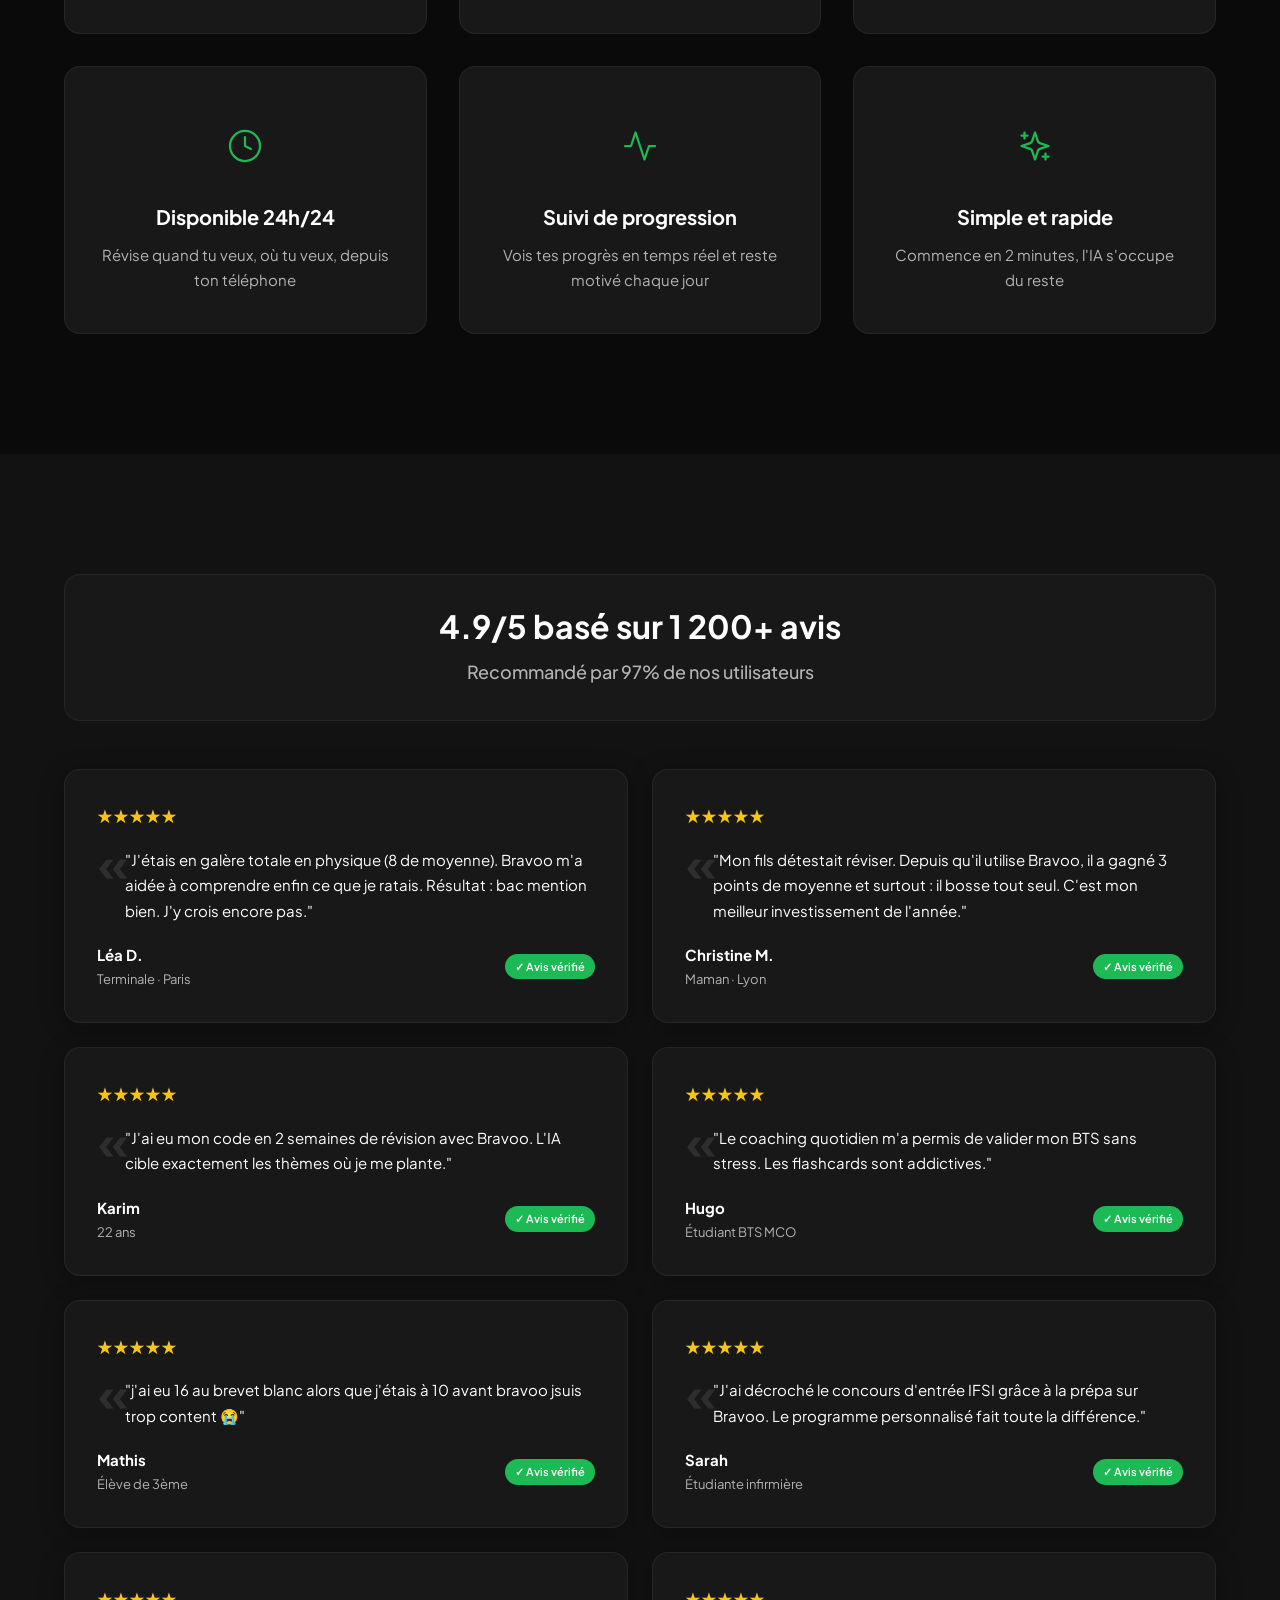
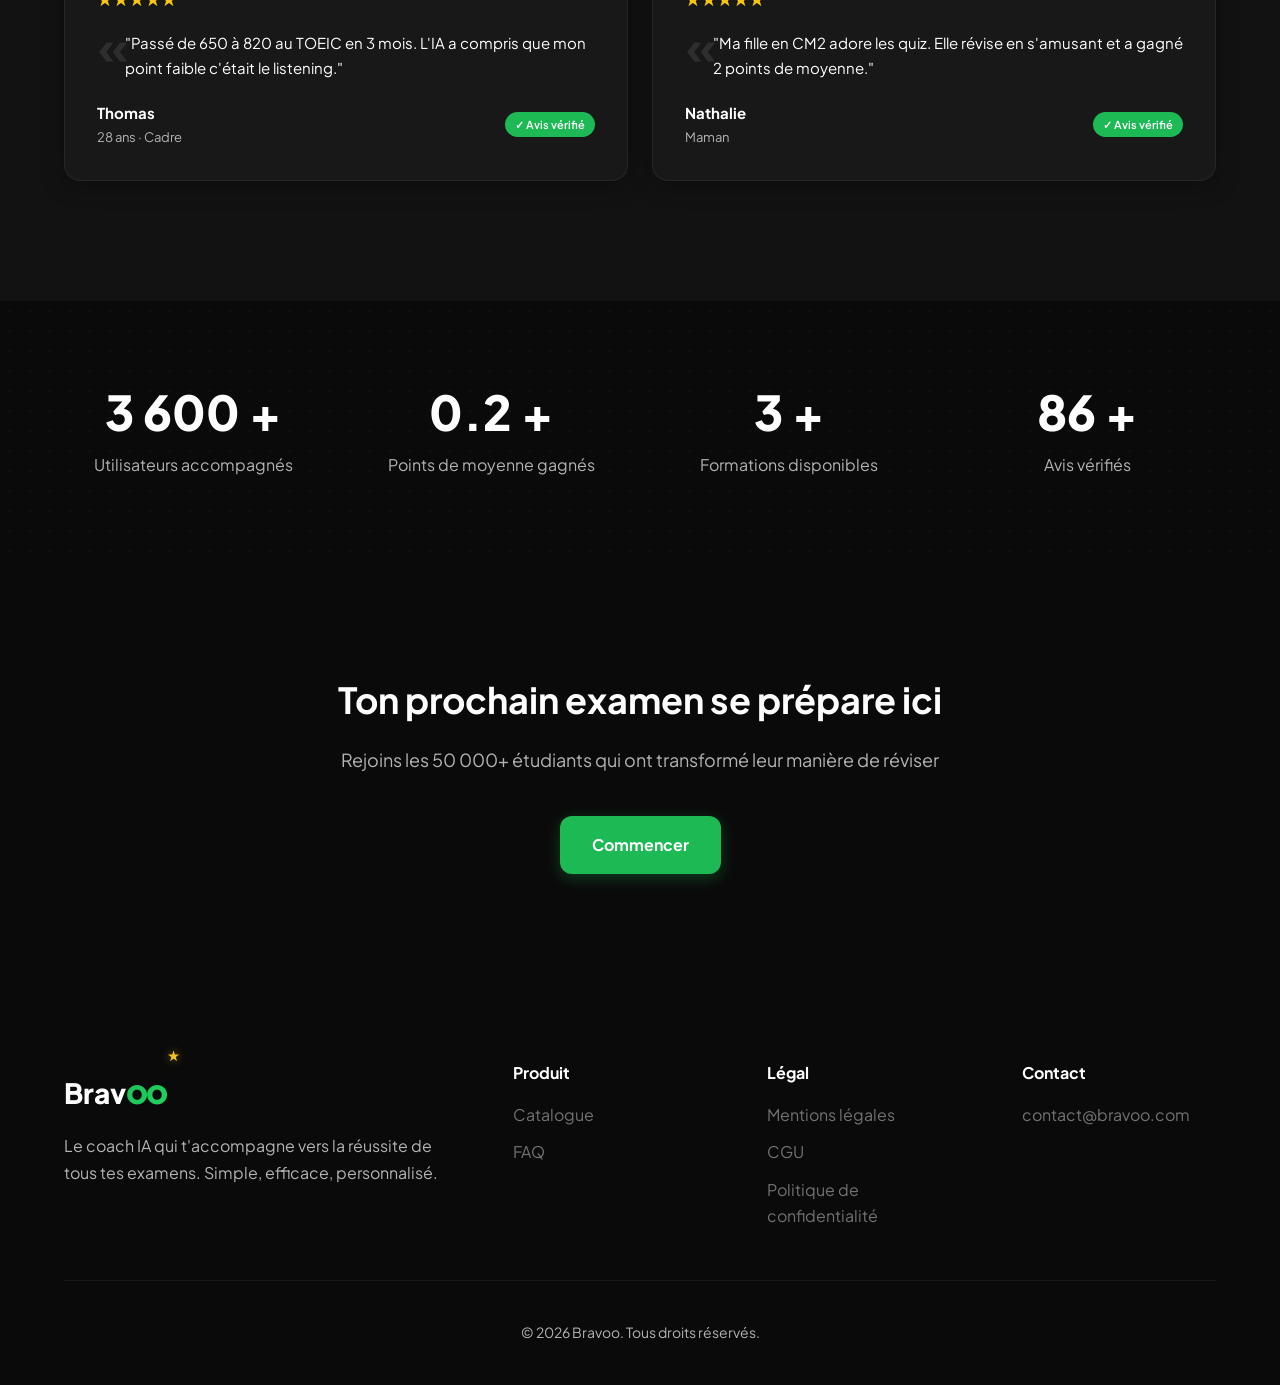
==== commit dff9f3d7: "Suppression du blog de la navigation (header + footer) sur toutes les pages" ====
--- a/index.html
+++ b/index.html
@@ -40,7 +40,6 @@
                 </a>
                 <div class="nav-links" id="navLinks">
                     <a href="catalogue.html">Catalogue</a>
-                    <a href="blog.html">Blog</a>
                     <a href="faq.html">FAQ</a>
                     <a href="https://app.bravoo.fr" class="cta-nav">Commencer</a>
                 </div>
@@ -576,7 +575,6 @@
                         <li><a href="catalogue.html">Catalogue</a></li>
                         <!-- Tarifs supprimés du site — prix uniquement dans l'app -->
                         <li><a href="faq.html">FAQ</a></li>
-                        <li><a href="blog.html">Blog</a></li>
                     </ul>
                 </div>
 
--- a/styles.css
+++ b/styles.css
@@ -1860,3 +1860,96 @@
 .particle:nth-child(18) { left: 42%; animation-delay: 4s; --tx: -35px; }
 .particle:nth-child(19) { left: 62%; animation-delay: 5.5s; --tx: 30px; }
 .particle:nth-child(20) { left: 82%; animation-delay: 7s; --tx: -25px; }
+
+/* ========================================
+   PAGES LÉGALES
+   ======================================== */
+
+.content-section {
+  padding: 80px 0 120px;
+  background: var(--bg-page);
+}
+
+.legal-content {
+  max-width: 900px;
+  margin: 0 auto;
+}
+
+.legal-card {
+  background: var(--bg-surface);
+  border-radius: 16px;
+  padding: 40px;
+  margin-bottom: 24px;
+  transition: all 0.3s ease;
+}
+
+.legal-card:hover {
+  background: var(--bg-surface-hover);
+  box-shadow: var(--card-shadow);
+}
+
+.legal-card h2 {
+  color: var(--text-primary);
+  font-size: 24px;
+  font-weight: 700;
+  margin-bottom: 20px;
+}
+
+.legal-card p {
+  color: var(--text-secondary);
+  font-size: 16px;
+  line-height: 1.7;
+  margin-bottom: 16px;
+}
+
+.legal-card p:last-child {
+  margin-bottom: 0;
+}
+
+.legal-card ul {
+  color: var(--text-secondary);
+  font-size: 16px;
+  line-height: 1.7;
+  margin-left: 20px;
+  margin-bottom: 16px;
+}
+
+.legal-card ul li {
+  margin-bottom: 12px;
+}
+
+.legal-card a {
+  color: var(--primary);
+  text-decoration: none;
+  transition: color 0.2s ease;
+}
+
+.legal-card a:hover {
+  color: var(--primary-light);
+  text-decoration: underline;
+}
+
+.legal-card strong {
+  color: var(--text-primary);
+  font-weight: 600;
+}
+
+@media (max-width: 768px) {
+  .content-section {
+    padding: 60px 0 80px;
+  }
+  
+  .legal-card {
+    padding: 24px;
+    margin-bottom: 16px;
+  }
+  
+  .legal-card h2 {
+    font-size: 20px;
+  }
+  
+  .legal-card p,
+  .legal-card ul {
+    font-size: 15px;
+  }
+}
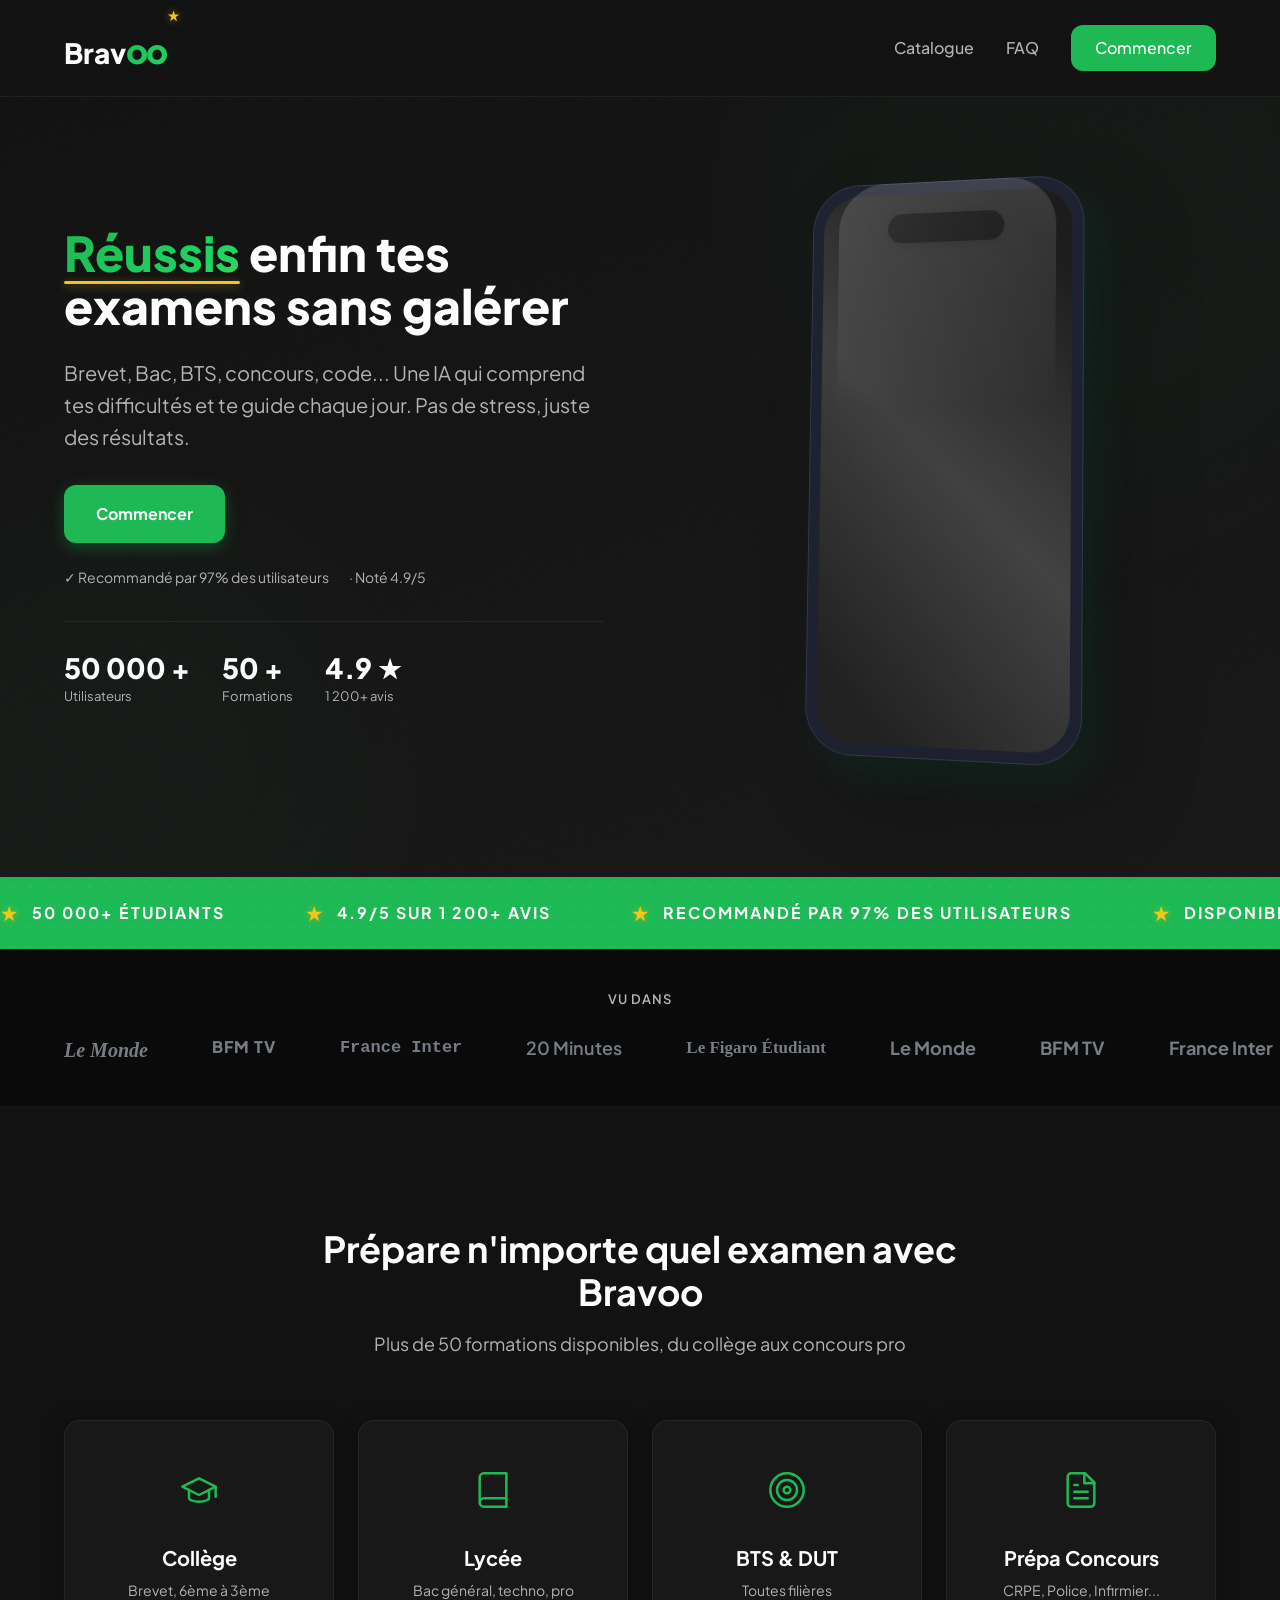
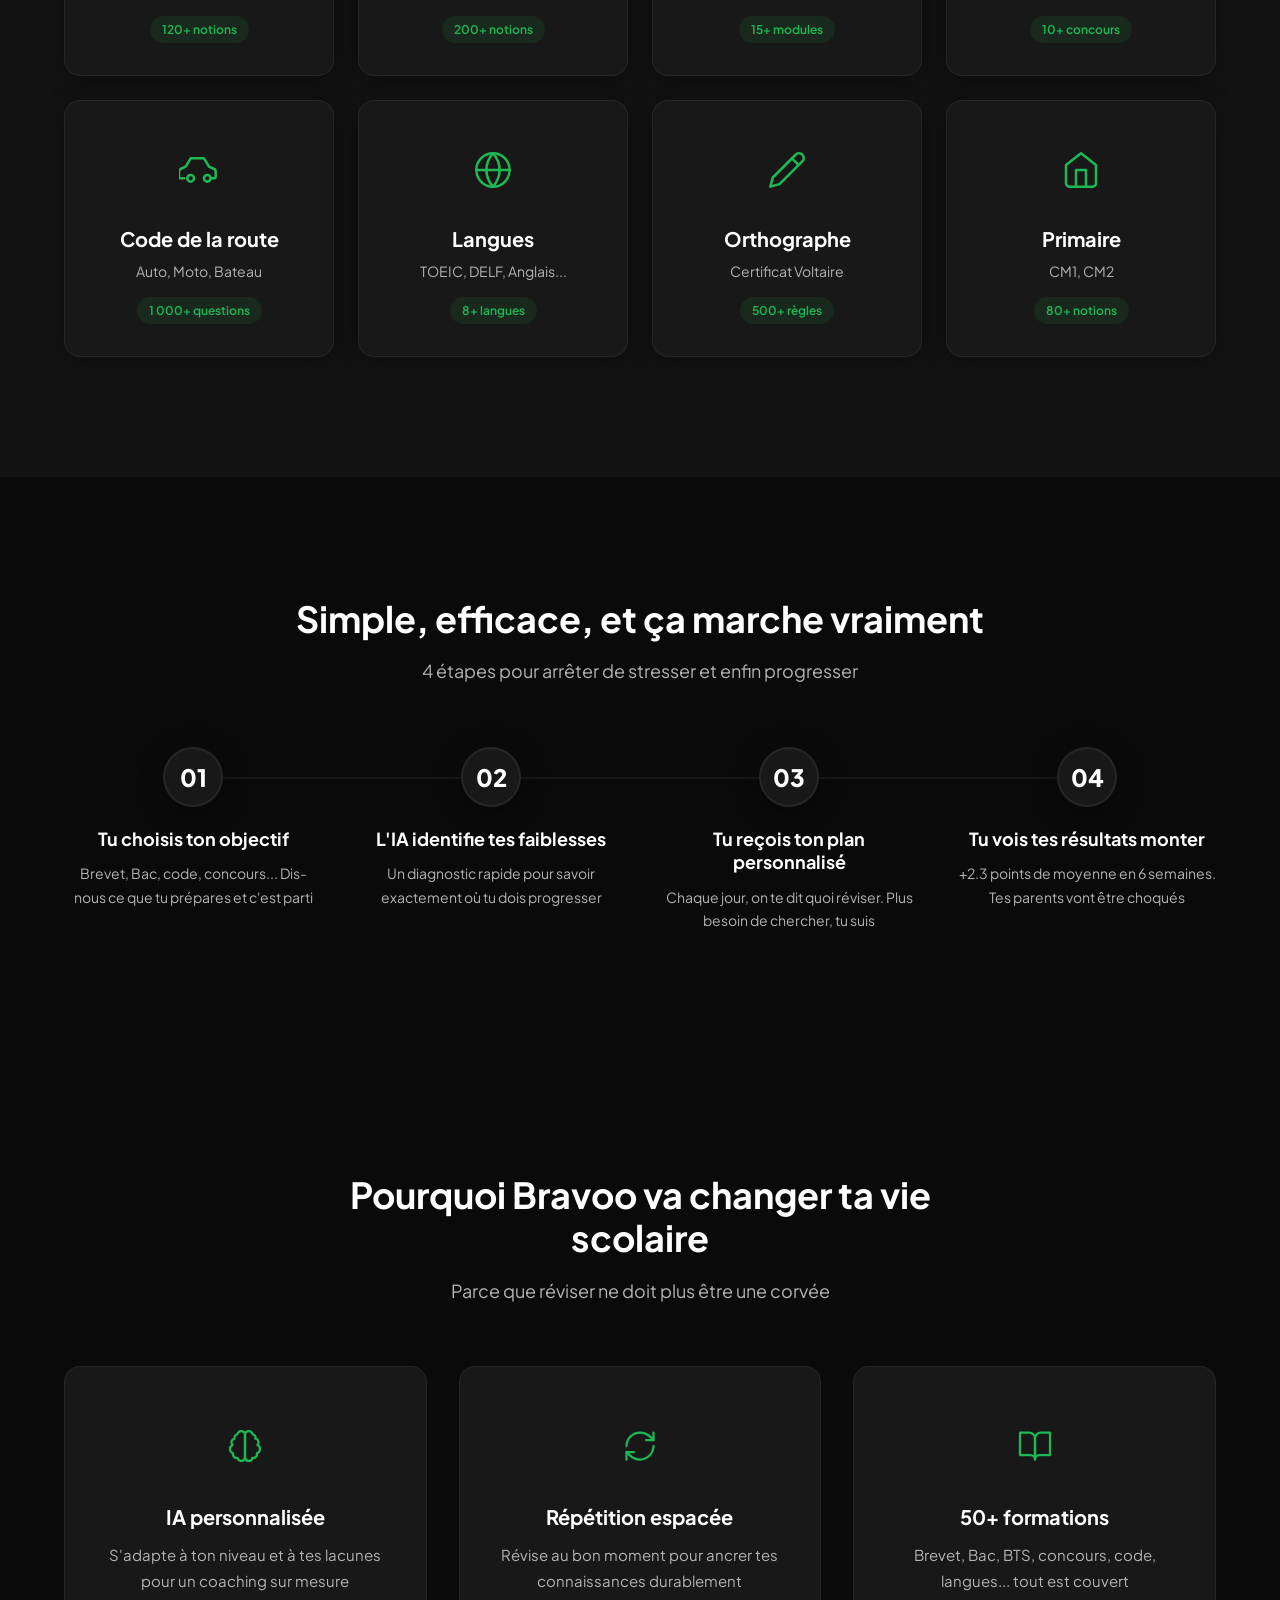
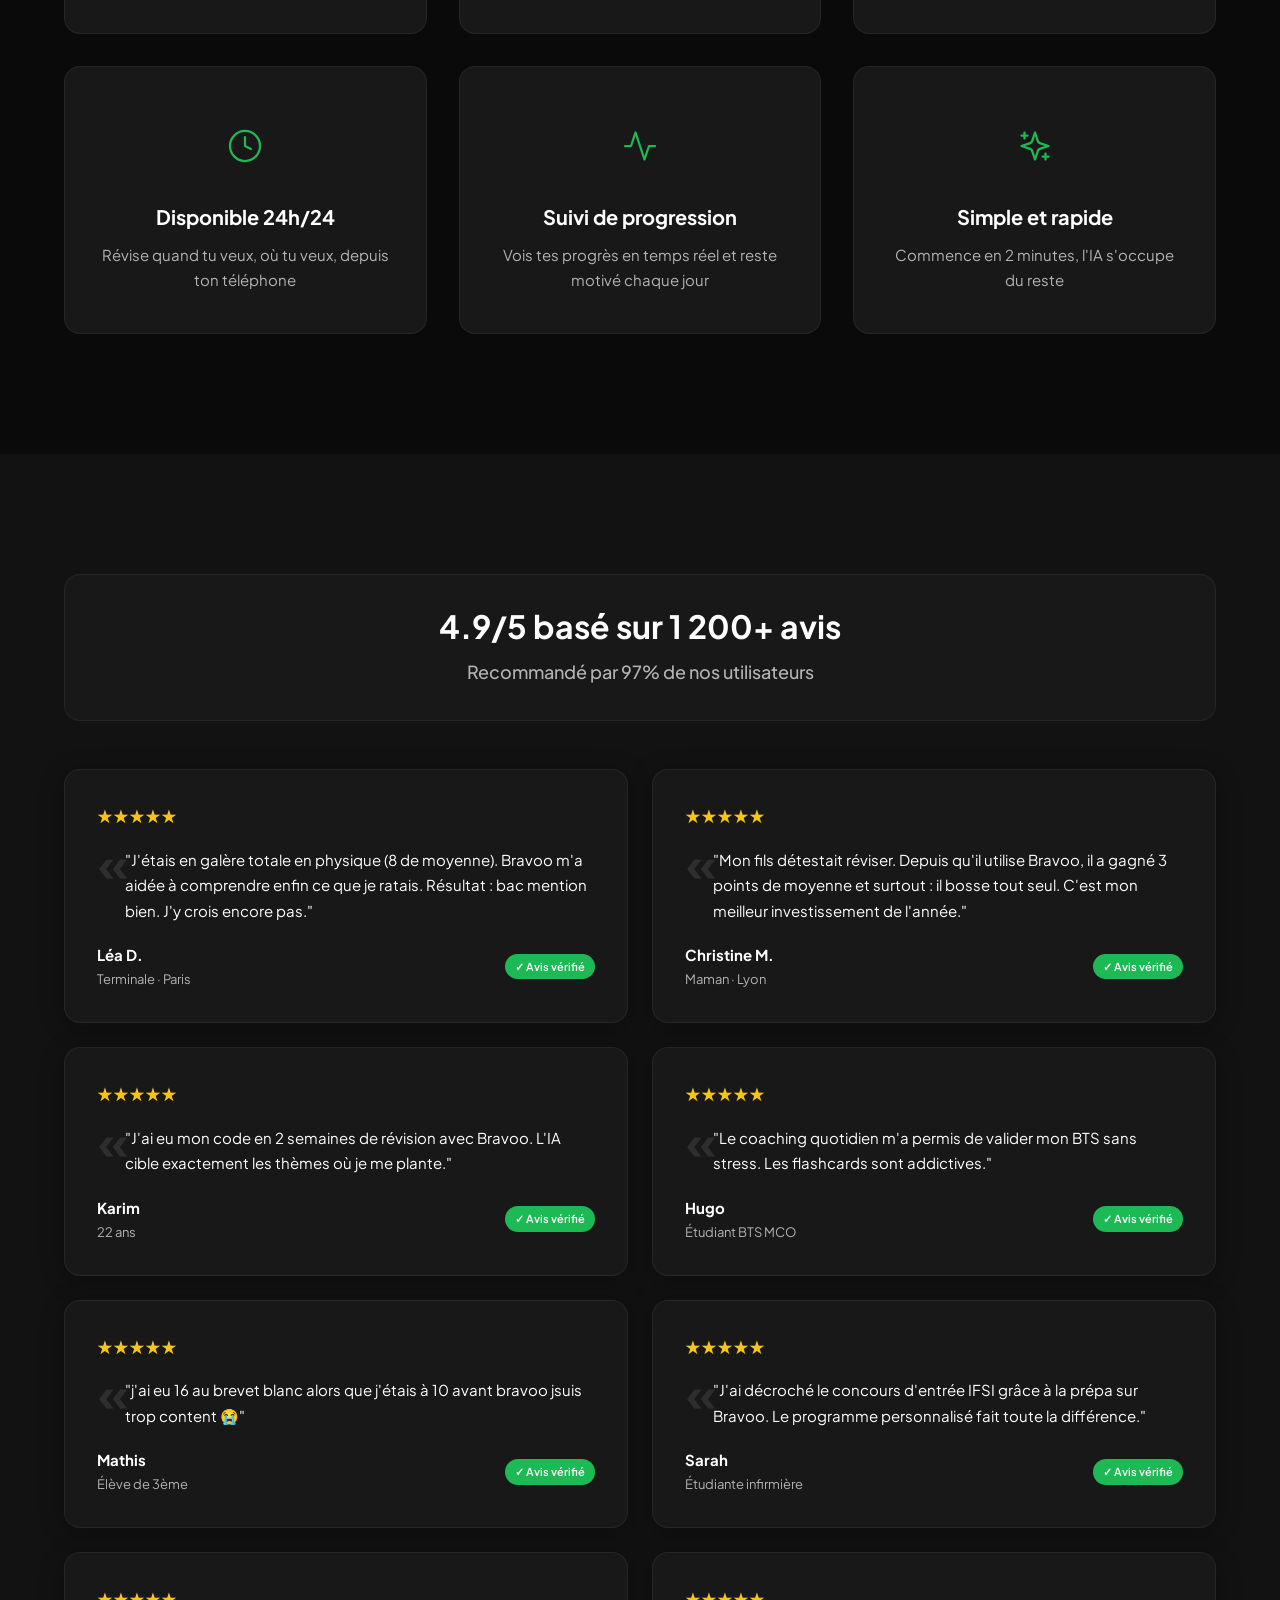
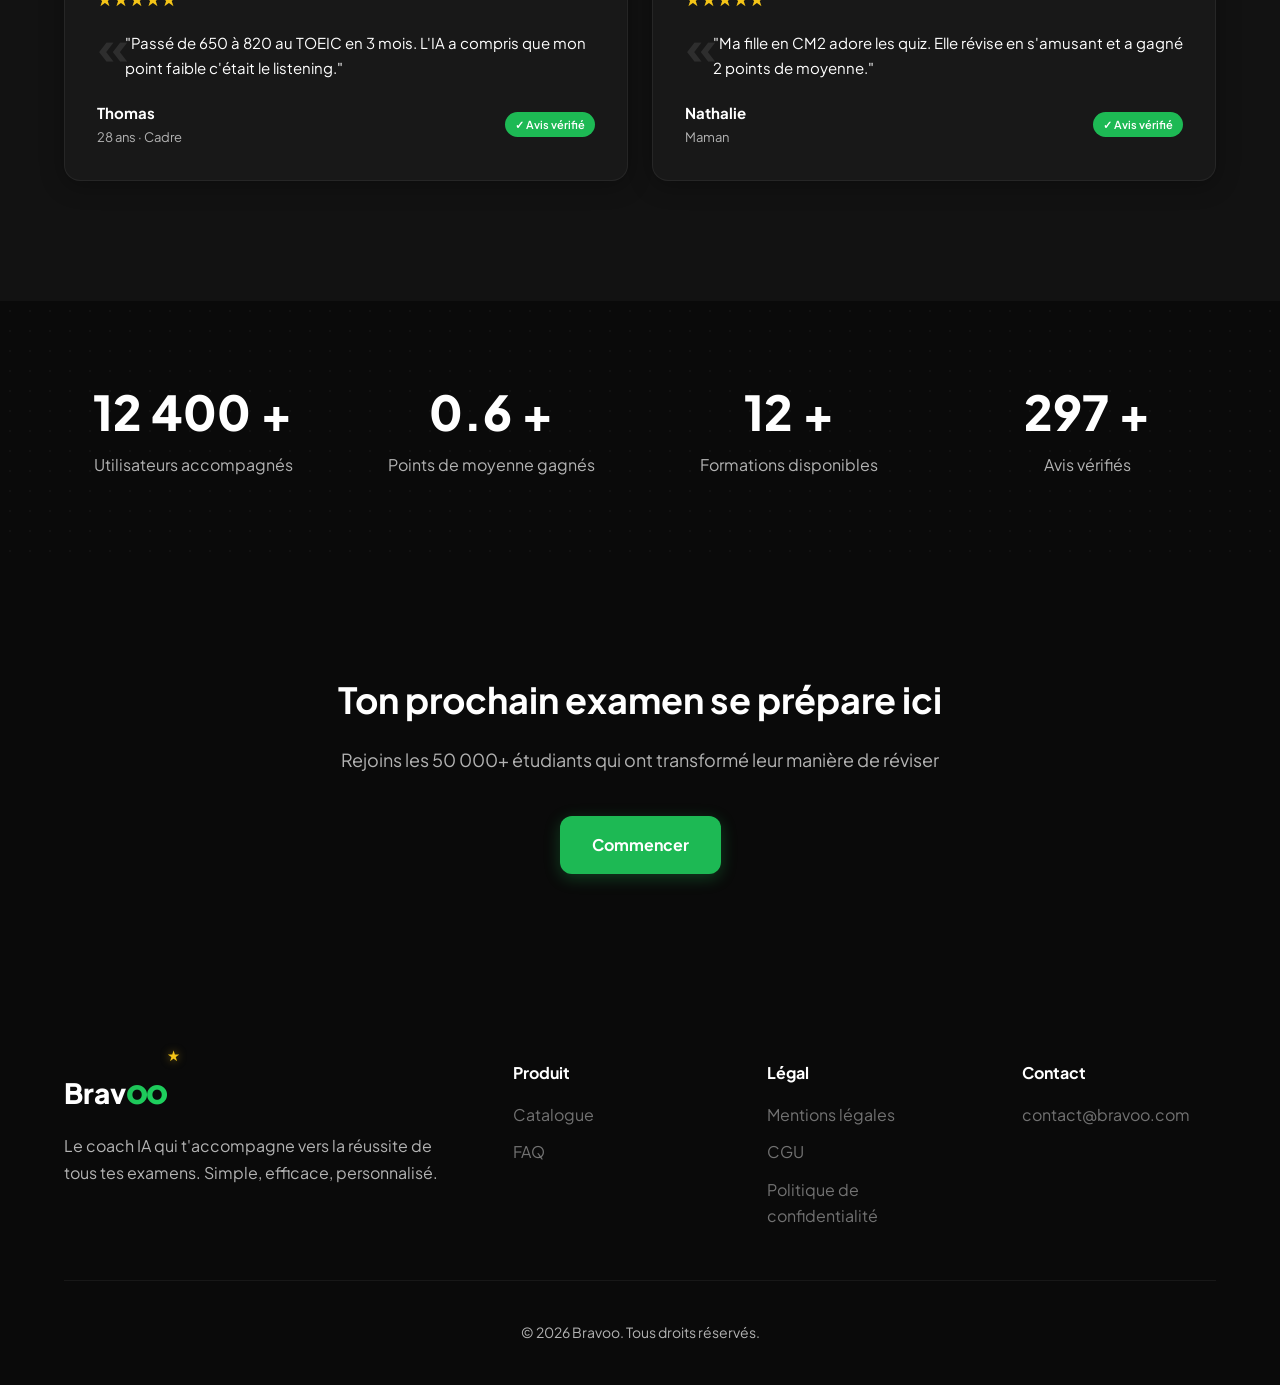
==== commit 3e3a1047: "Catalogue cliquable avec liens vers app.bravoo.fr + params prep" ====
--- a/index.html
+++ b/index.html
@@ -272,61 +272,61 @@
             </div>
 
             <div class="catalogue-grid">
-                <div class="catalogue-card fade-in">
+                <a href="https://app.bravoo.fr?prep=brevet" class="catalogue-card fade-in" style="text-decoration: none; color: inherit;">
                     <div class="catalogue-icon"><svg xmlns="http://www.w3.org/2000/svg" width="40" height="40" viewBox="0 0 24 24" fill="none" stroke="currentColor" stroke-width="1.5" stroke-linecap="round" stroke-linejoin="round"><path d="M22 10v6M2 10l10-5 10 5-10 5z"/><path d="M6 12v5c0 1.1 2.7 2 6 2s6-.9 6-2v-5"/></svg></div>
                     <h3>Collège</h3>
                     <p>Brevet, 6ème à 3ème</p>
                     <span class="catalogue-badge">120+ notions</span>
-                </div>
-
-                <div class="catalogue-card fade-in">
+                </a>
+
+                <a href="https://app.bravoo.fr?prep=bac" class="catalogue-card fade-in" style="text-decoration: none; color: inherit;">
                     <div class="catalogue-icon"><svg xmlns="http://www.w3.org/2000/svg" width="40" height="40" viewBox="0 0 24 24" fill="none" stroke="currentColor" stroke-width="1.5" stroke-linecap="round" stroke-linejoin="round"><path d="M4 19.5v-15A2.5 2.5 0 0 1 6.5 2H20v20H6.5a2.5 2.5 0 0 1 0-5H20"/></svg></div>
                     <h3>Lycée</h3>
                     <p>Bac général, techno, pro</p>
                     <span class="catalogue-badge">200+ notions</span>
-                </div>
-
-                <div class="catalogue-card fade-in">
+                </a>
+
+                <a href="https://app.bravoo.fr?prep=bts" class="catalogue-card fade-in" style="text-decoration: none; color: inherit;">
                     <div class="catalogue-icon"><svg xmlns="http://www.w3.org/2000/svg" width="40" height="40" viewBox="0 0 24 24" fill="none" stroke="currentColor" stroke-width="1.5" stroke-linecap="round" stroke-linejoin="round"><circle cx="12" cy="12" r="10"/><circle cx="12" cy="12" r="6"/><circle cx="12" cy="12" r="2"/></svg></div>
                     <h3>BTS & DUT</h3>
                     <p>Toutes filières</p>
                     <span class="catalogue-badge">15+ modules</span>
-                </div>
-
-                <div class="catalogue-card fade-in">
+                </a>
+
+                <a href="https://app.bravoo.fr?prep=concours" class="catalogue-card fade-in" style="text-decoration: none; color: inherit;">
                     <div class="catalogue-icon"><svg xmlns="http://www.w3.org/2000/svg" width="40" height="40" viewBox="0 0 24 24" fill="none" stroke="currentColor" stroke-width="1.5" stroke-linecap="round" stroke-linejoin="round"><path d="M14.5 2H6a2 2 0 0 0-2 2v16a2 2 0 0 0 2 2h12a2 2 0 0 0 2-2V7.5L14.5 2z"/><polyline points="14 2 14 8 20 8"/><line x1="16" x2="8" y1="13" y2="13"/><line x1="16" x2="8" y1="17" y2="17"/><line x1="10" x2="8" y1="9" y2="9"/></svg></div>
                     <h3>Prépa Concours</h3>
                     <p>CRPE, Police, Infirmier...</p>
                     <span class="catalogue-badge">10+ concours</span>
-                </div>
-
-                <div class="catalogue-card fade-in">
+                </a>
+
+                <a href="https://app.bravoo.fr?prep=code" class="catalogue-card fade-in" style="text-decoration: none; color: inherit;">
                     <div class="catalogue-icon"><svg xmlns="http://www.w3.org/2000/svg" width="40" height="40" viewBox="0 0 24 24" fill="none" stroke="currentColor" stroke-width="1.5" stroke-linecap="round" stroke-linejoin="round"><path d="M19 17h2c.6 0 1-.4 1-1v-3c0-.9-.7-1.7-1.5-1.9L18 10l-3-5H7L4 10l-2.5 1.1C.7 11.3 0 12.1 0 13v3c0 .6.4 1 1 1h2"/><circle cx="7" cy="17" r="2"/><circle cx="17" cy="17" r="2"/></svg></div>
                     <h3>Code de la route</h3>
                     <p>Auto, Moto, Bateau</p>
                     <span class="catalogue-badge">1 000+ questions</span>
-                </div>
-
-                <div class="catalogue-card fade-in">
+                </a>
+
+                <a href="https://app.bravoo.fr?prep=langues" class="catalogue-card fade-in" style="text-decoration: none; color: inherit;">
                     <div class="catalogue-icon"><svg xmlns="http://www.w3.org/2000/svg" width="40" height="40" viewBox="0 0 24 24" fill="none" stroke="currentColor" stroke-width="1.5" stroke-linecap="round" stroke-linejoin="round"><circle cx="12" cy="12" r="10"/><line x1="2" x2="22" y1="12" y2="12"/><path d="M12 2a15.3 15.3 0 0 1 4 10 15.3 15.3 0 0 1-4 10 15.3 15.3 0 0 1-4-10 15.3 15.3 0 0 1 4-10z"/></svg></div>
                     <h3>Langues</h3>
                     <p>TOEIC, DELF, Anglais...</p>
                     <span class="catalogue-badge">8+ langues</span>
-                </div>
-
-                <div class="catalogue-card fade-in">
+                </a>
+
+                <a href="https://app.bravoo.fr?prep=voltaire" class="catalogue-card fade-in" style="text-decoration: none; color: inherit;">
                     <div class="catalogue-icon"><svg xmlns="http://www.w3.org/2000/svg" width="40" height="40" viewBox="0 0 24 24" fill="none" stroke="currentColor" stroke-width="1.5" stroke-linecap="round" stroke-linejoin="round"><path d="M17 3a2.85 2.83 0 1 1 4 4L7.5 20.5 2 22l1.5-5.5Z"/><path d="m15 5 4 4"/></svg></div>
                     <h3>Orthographe</h3>
                     <p>Certificat Voltaire</p>
                     <span class="catalogue-badge">500+ règles</span>
-                </div>
-
-                <div class="catalogue-card fade-in">
+                </a>
+
+                <a href="https://app.bravoo.fr?prep=primaire" class="catalogue-card fade-in" style="text-decoration: none; color: inherit;">
                     <div class="catalogue-icon"><svg xmlns="http://www.w3.org/2000/svg" width="40" height="40" viewBox="0 0 24 24" fill="none" stroke="currentColor" stroke-width="1.5" stroke-linecap="round" stroke-linejoin="round"><path d="M3 9l9-7 9 7v11a2 2 0 0 1-2 2H5a2 2 0 0 1-2-2z"/><polyline points="9 22 9 12 15 12 15 22"/></svg></div>
                     <h3>Primaire</h3>
                     <p>CM1, CM2</p>
                     <span class="catalogue-badge">80+ notions</span>
-                </div>
+                </a>
             </div>
         </div>
     </section>
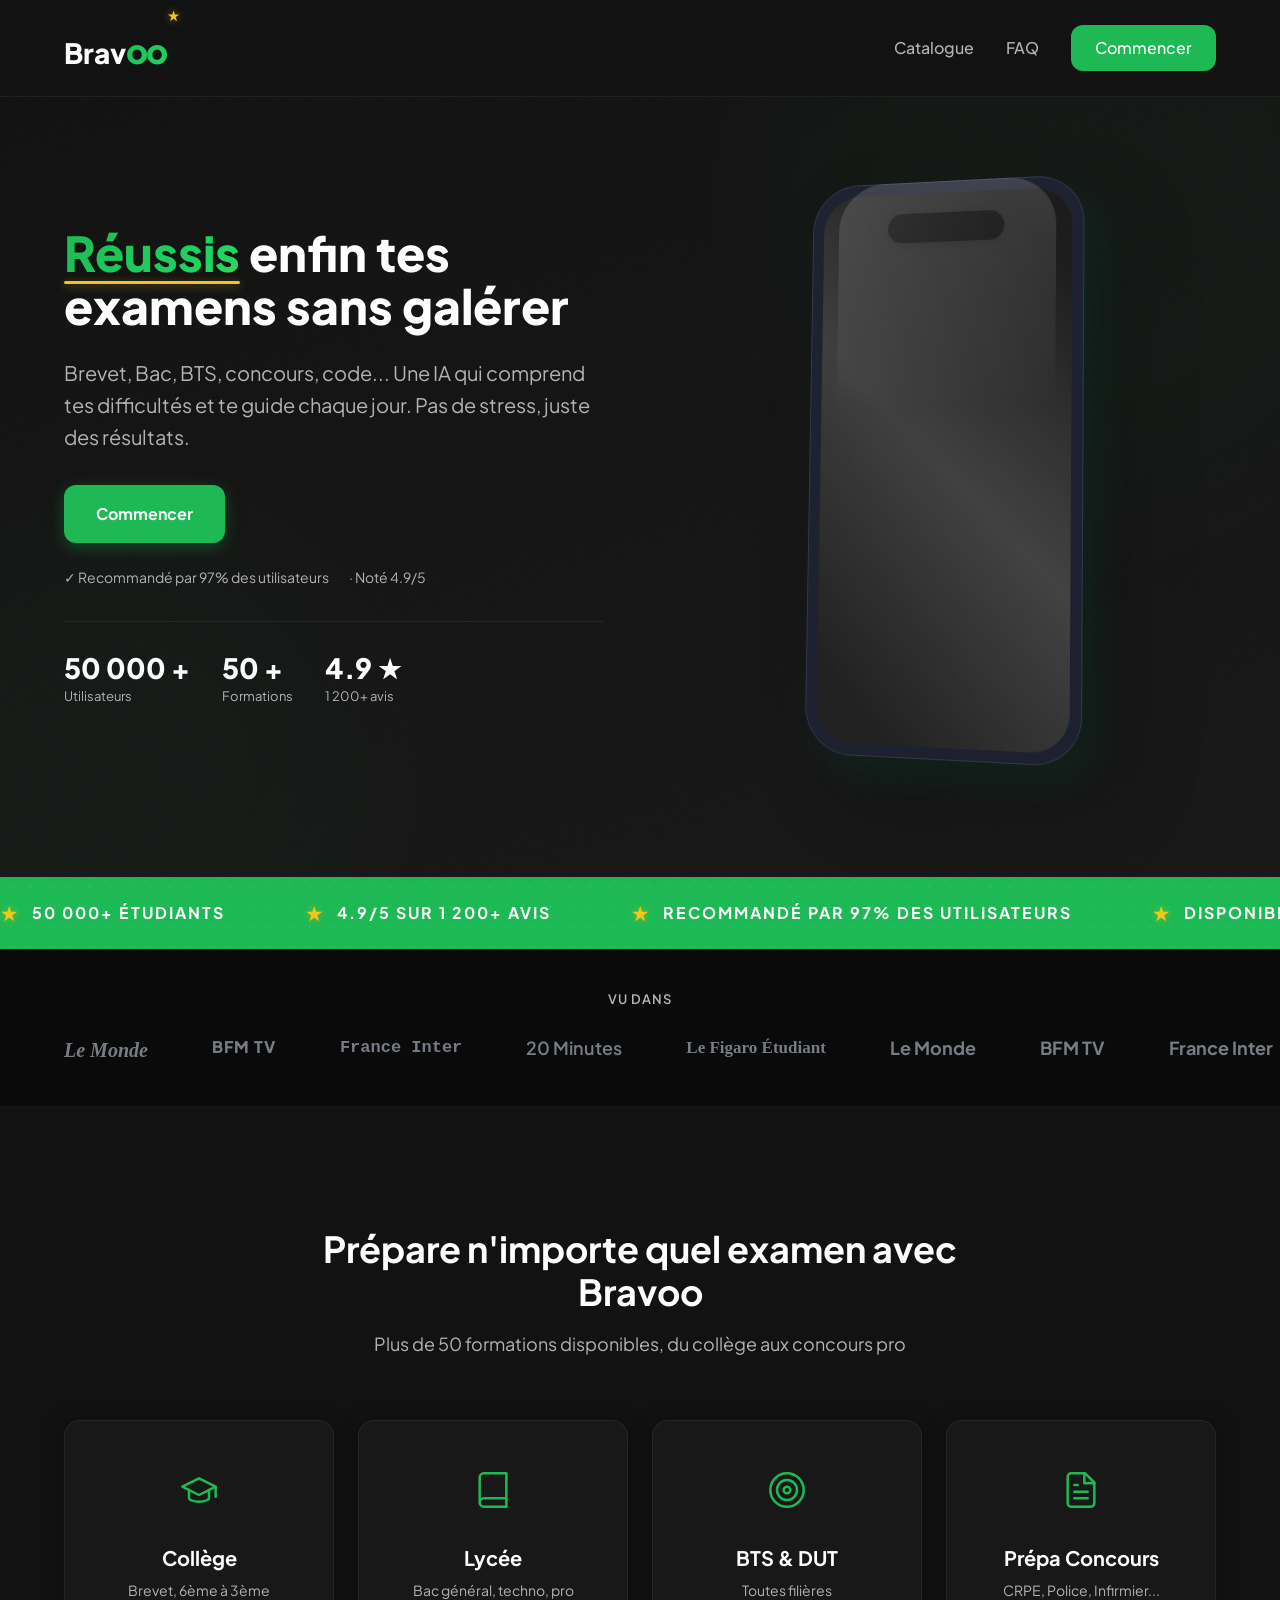
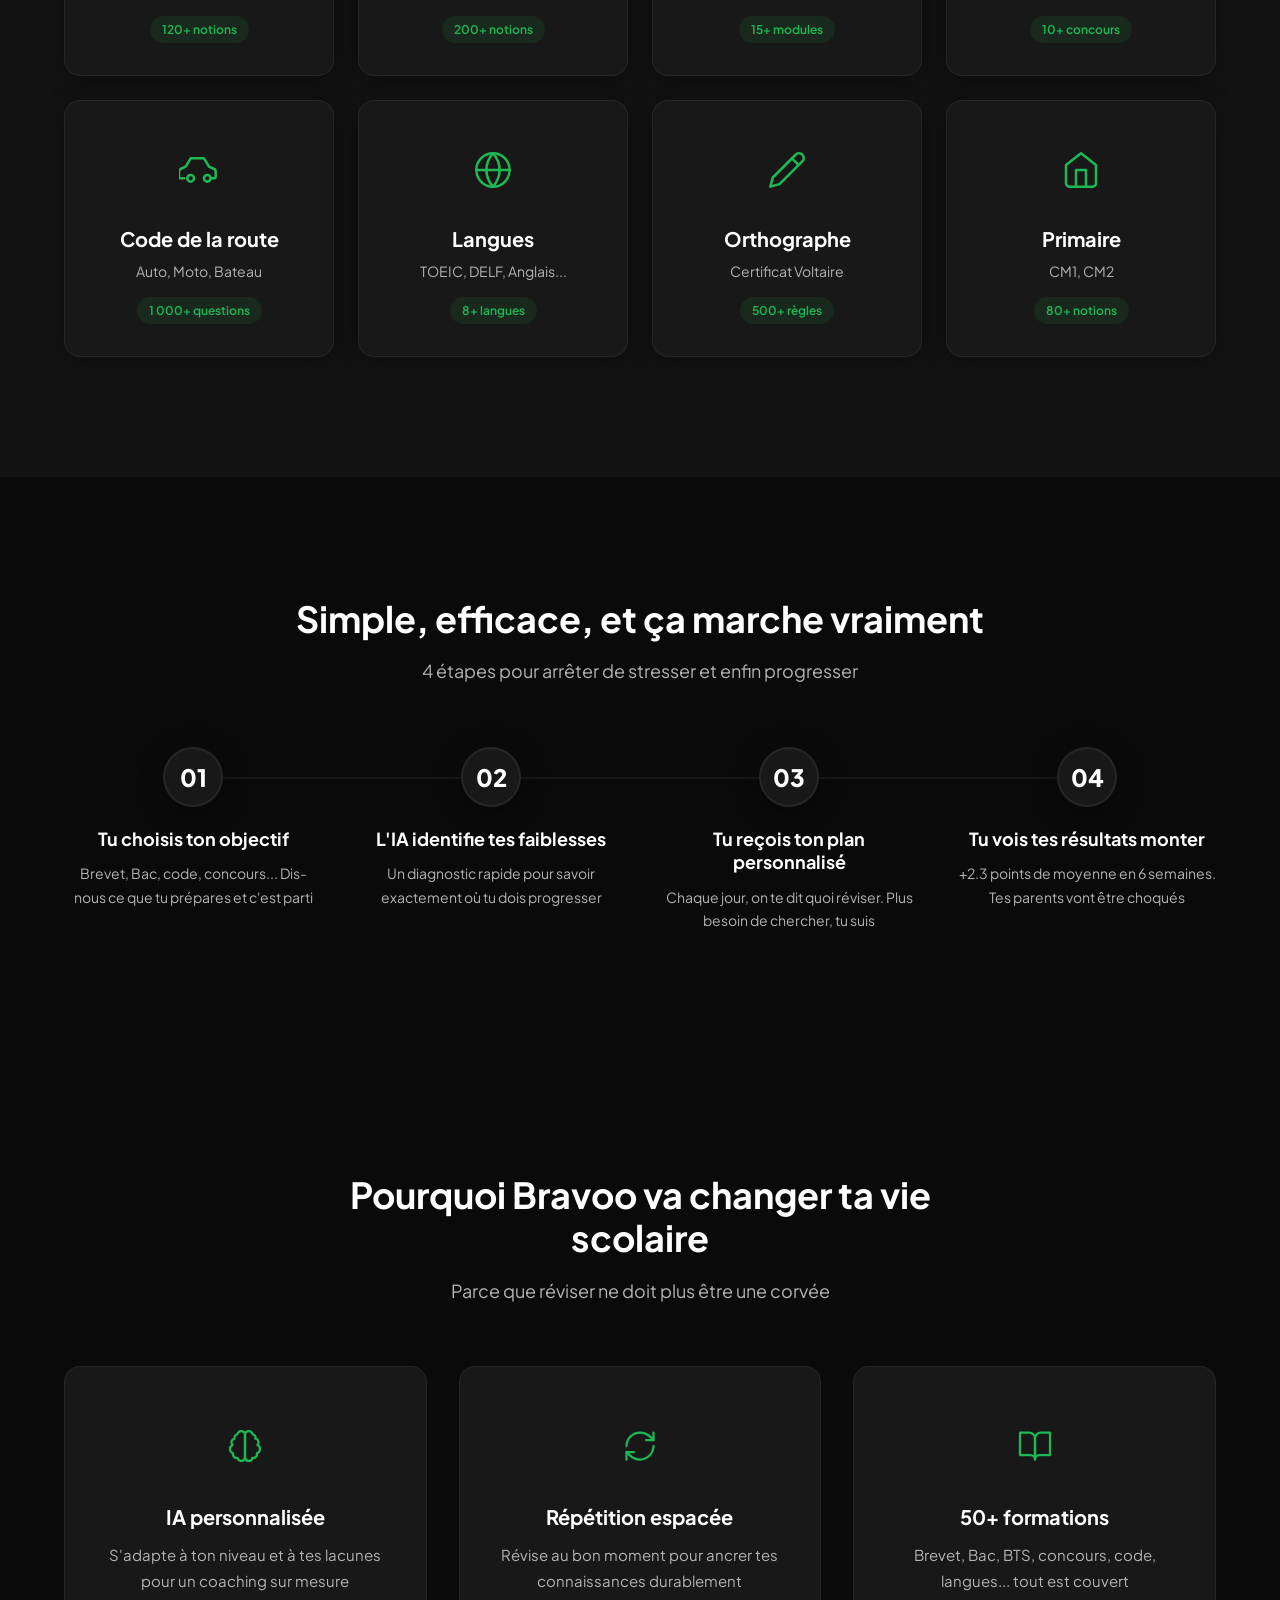
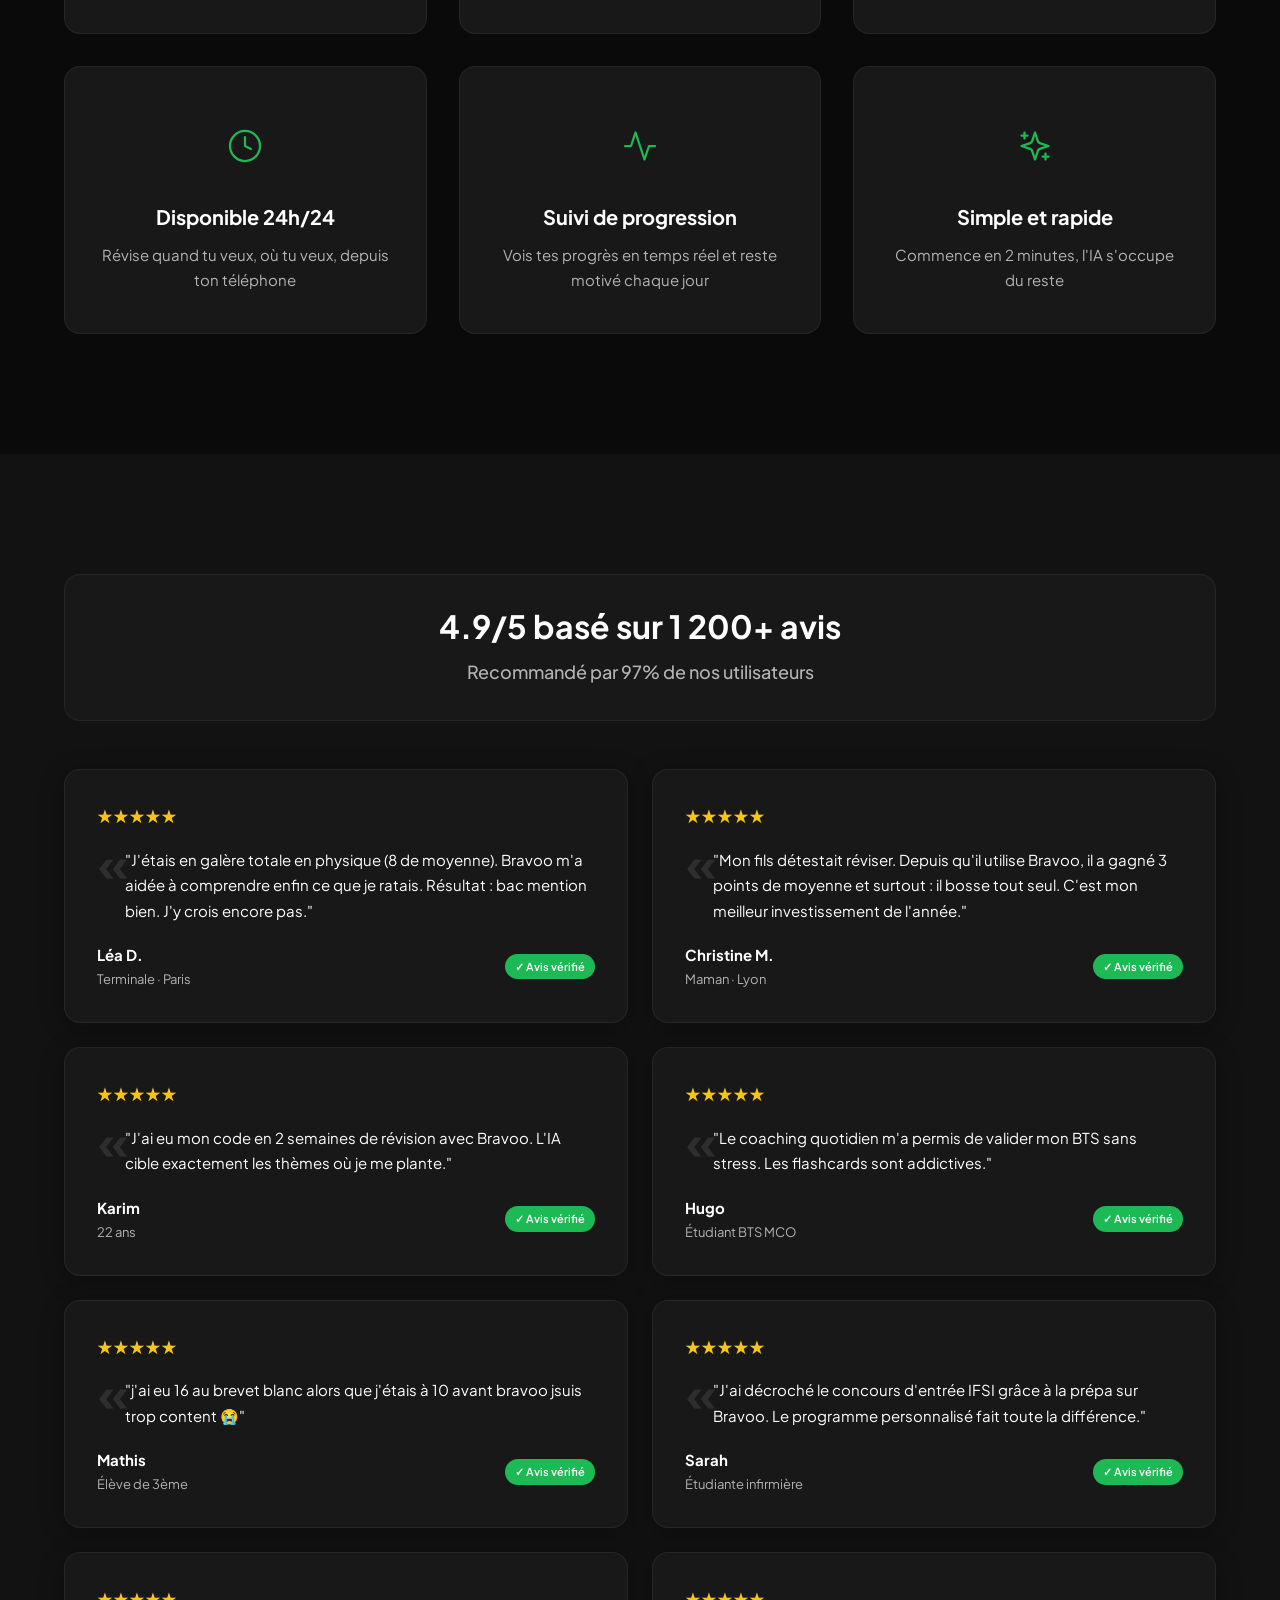
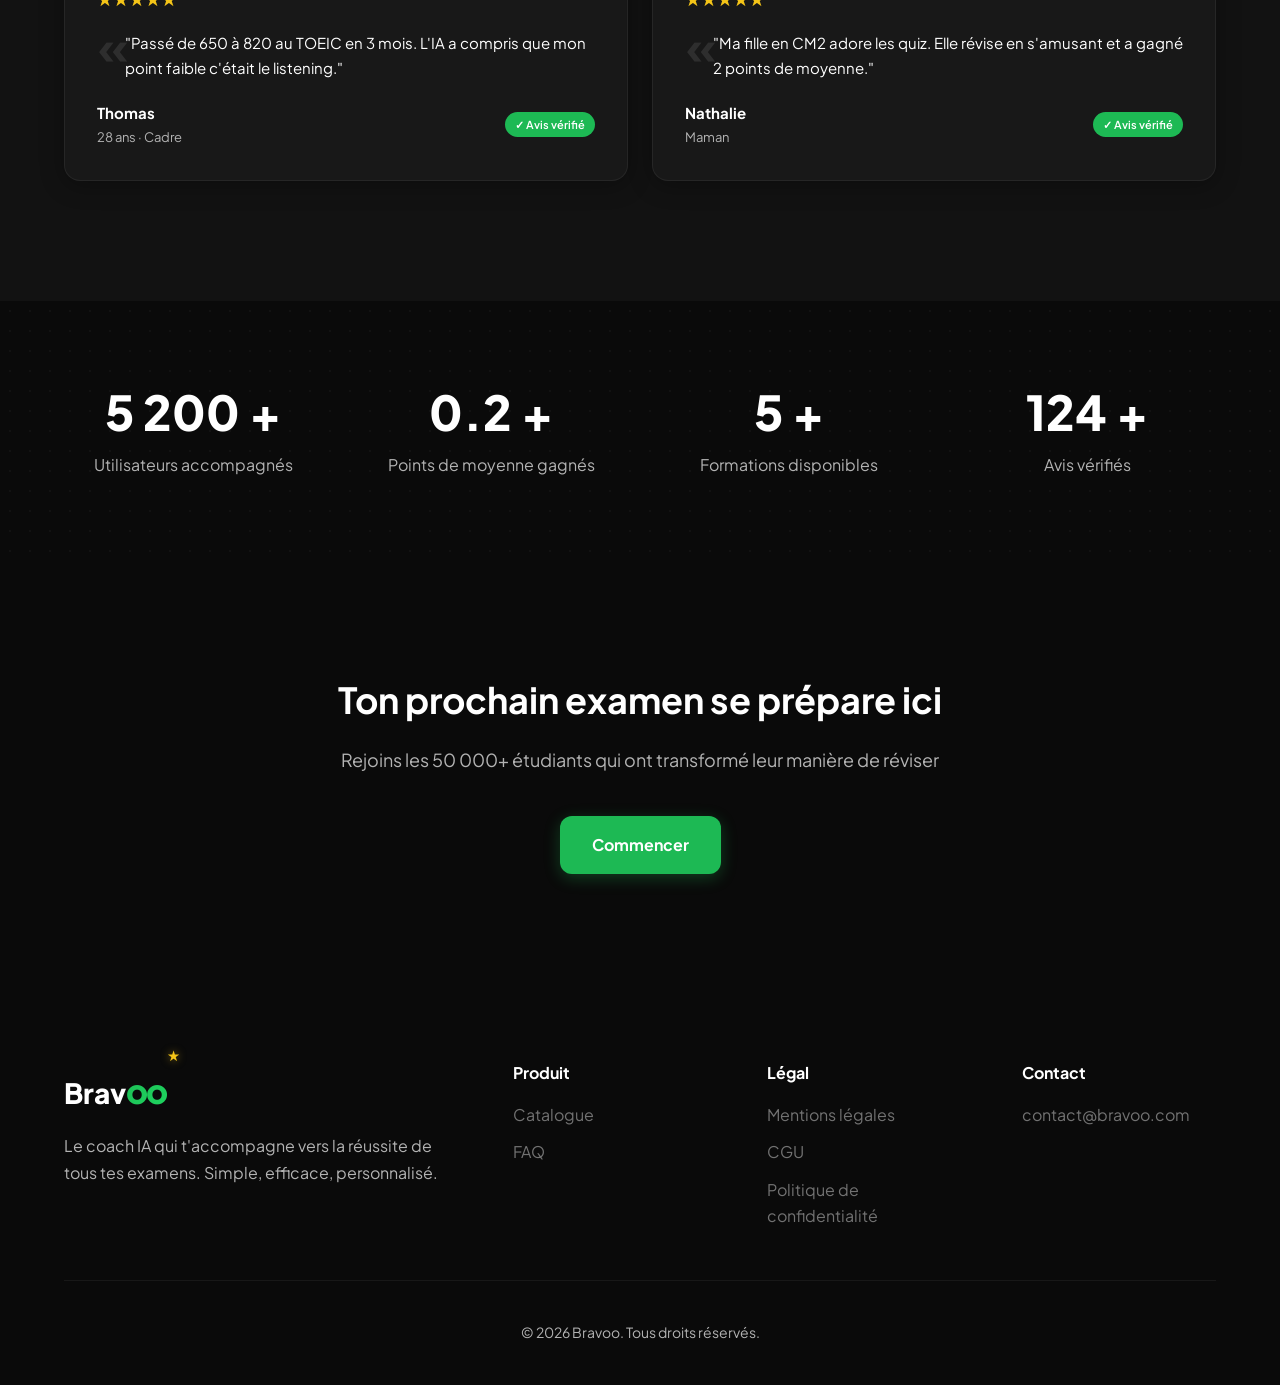
==== commit 0cf240cc: "Ajout favicon Bravoo (SVG)" ====
--- a/index.html
+++ b/index.html
@@ -3,6 +3,7 @@
 <head>
     <meta charset="UTF-8">
     <meta name="viewport" content="width=device-width, initial-scale=1.0">
+    <link rel="icon" type="image/svg+xml" href="favicon.svg">
     <title>Bravoo - Ton prof IA personnel pour réussir tous tes examens</title>
     <meta name="description" content="Bravoo est le coach IA personnalisé qui t'accompagne vers la réussite : Brevet, Bac, BTS, concours, code de la route... 50 000+ utilisateurs, 4.9/5 sur 1 200+ avis.">
     <link rel="preconnect" href="https://fonts.googleapis.com">
